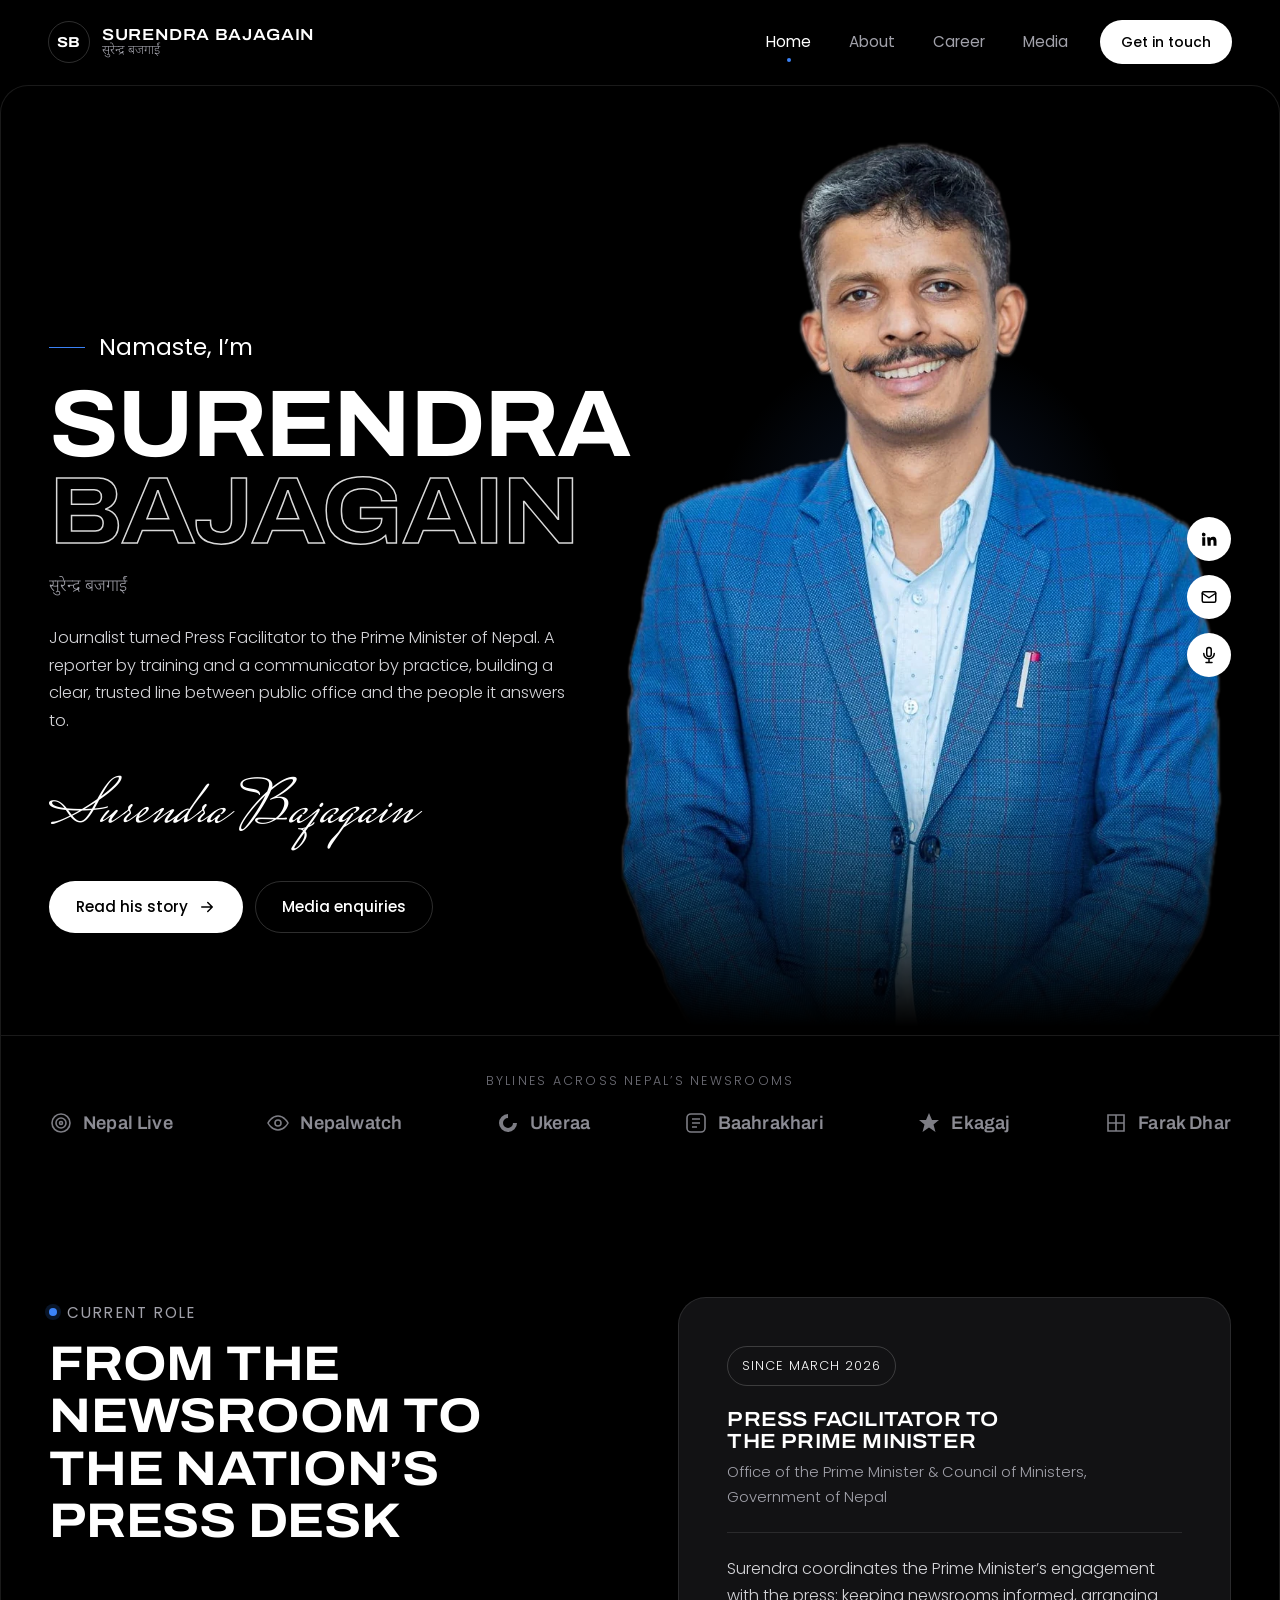
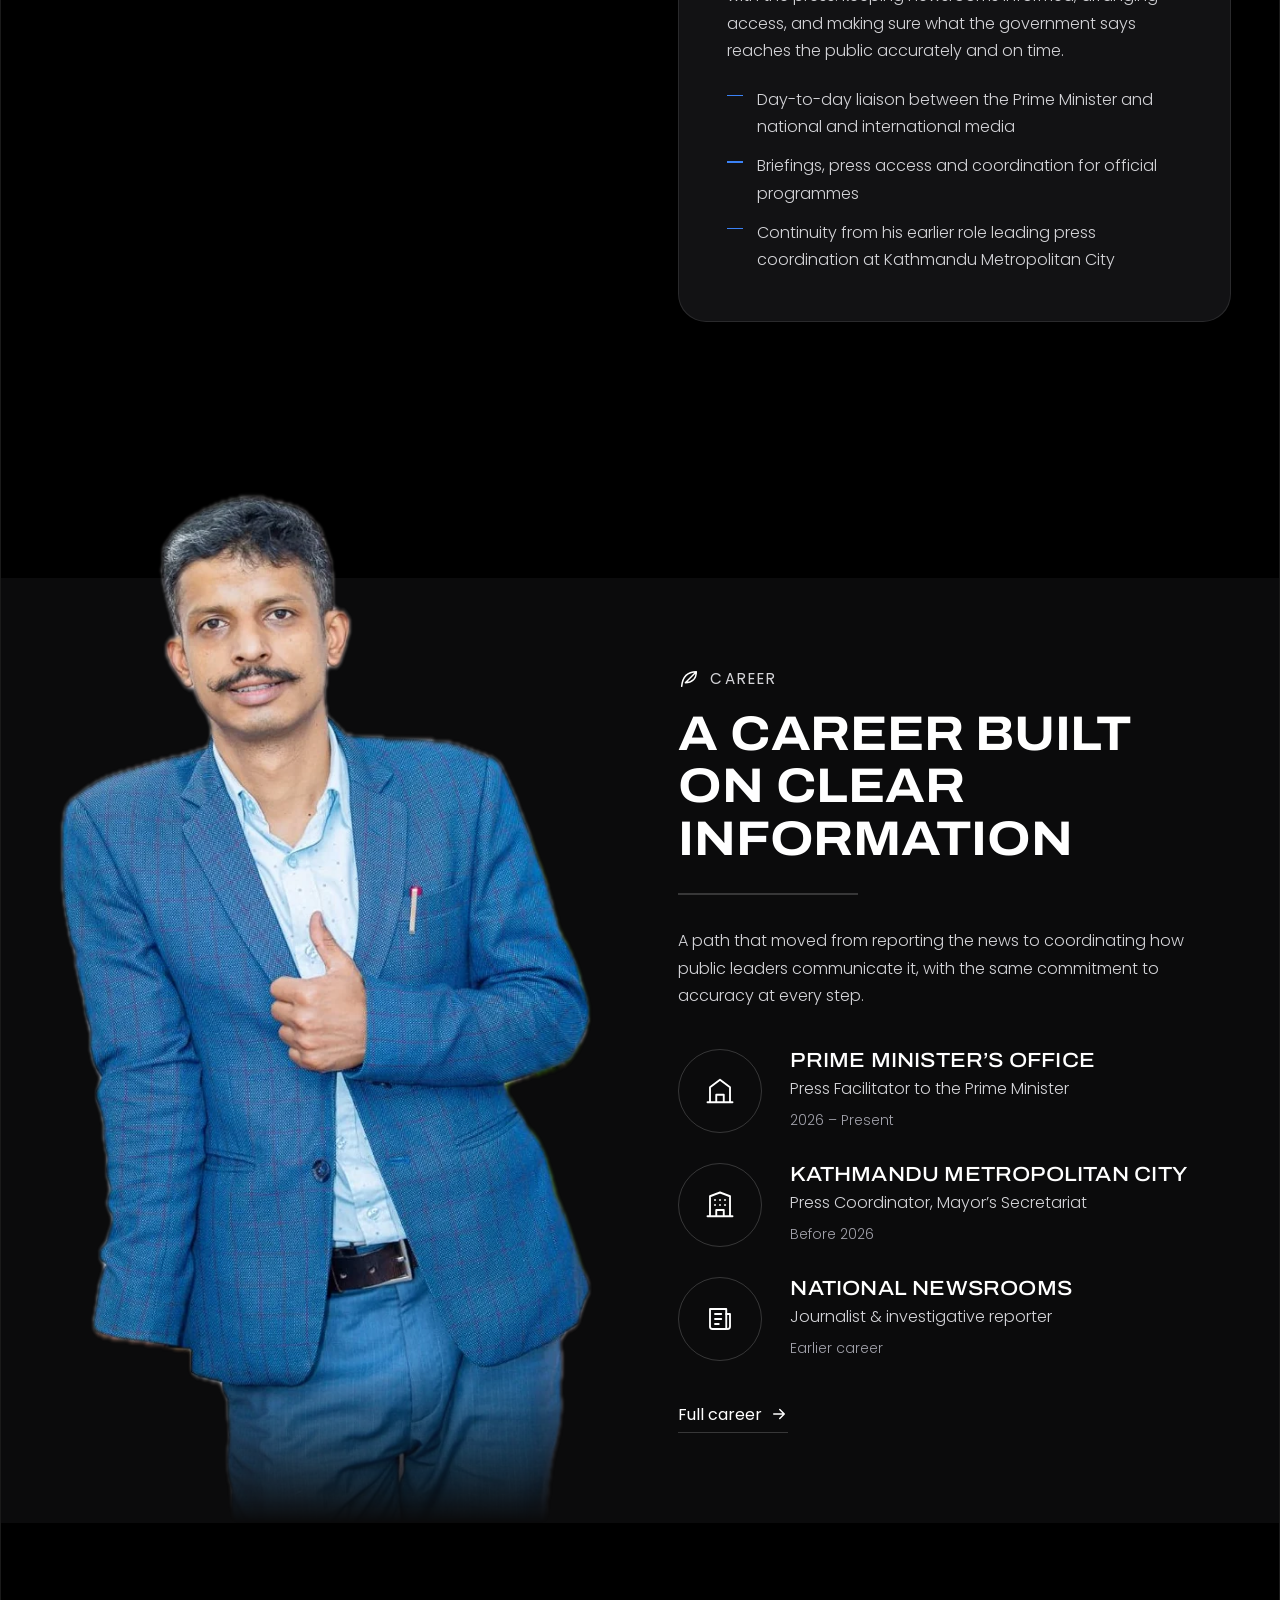
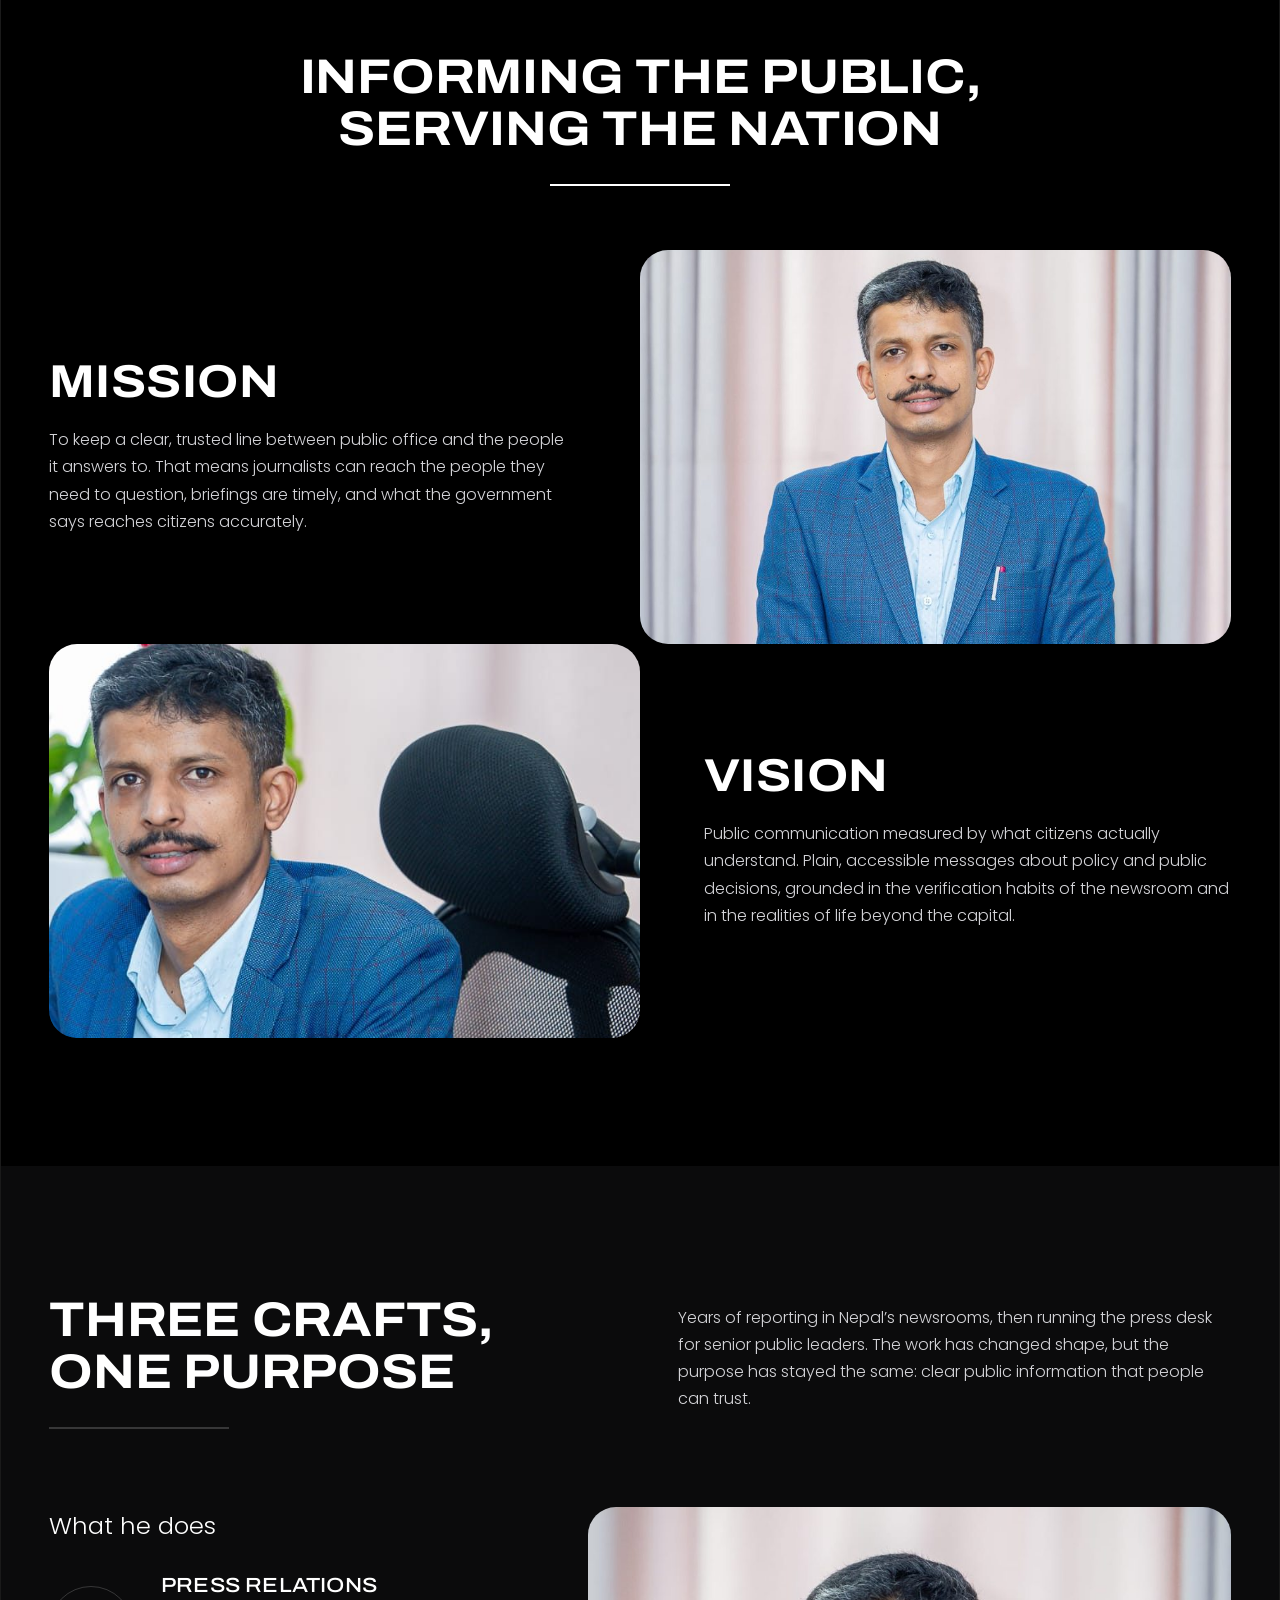
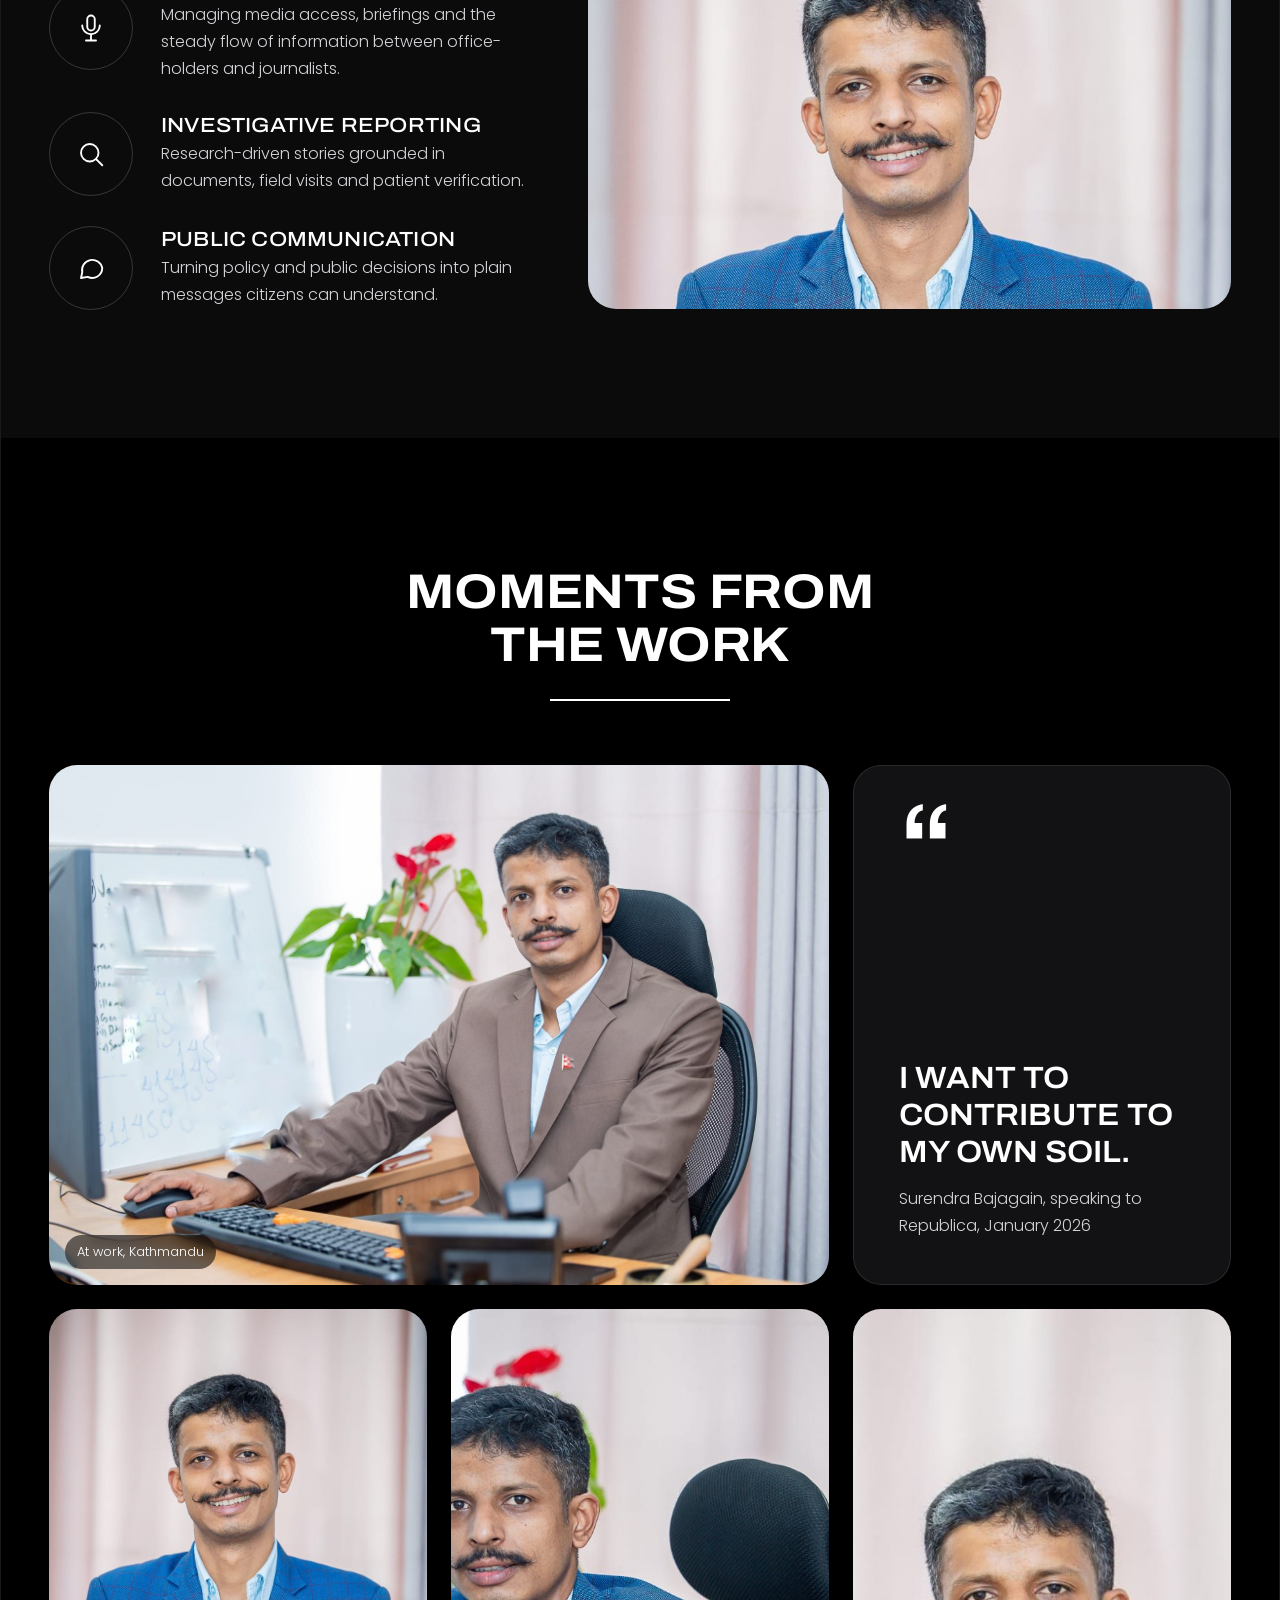
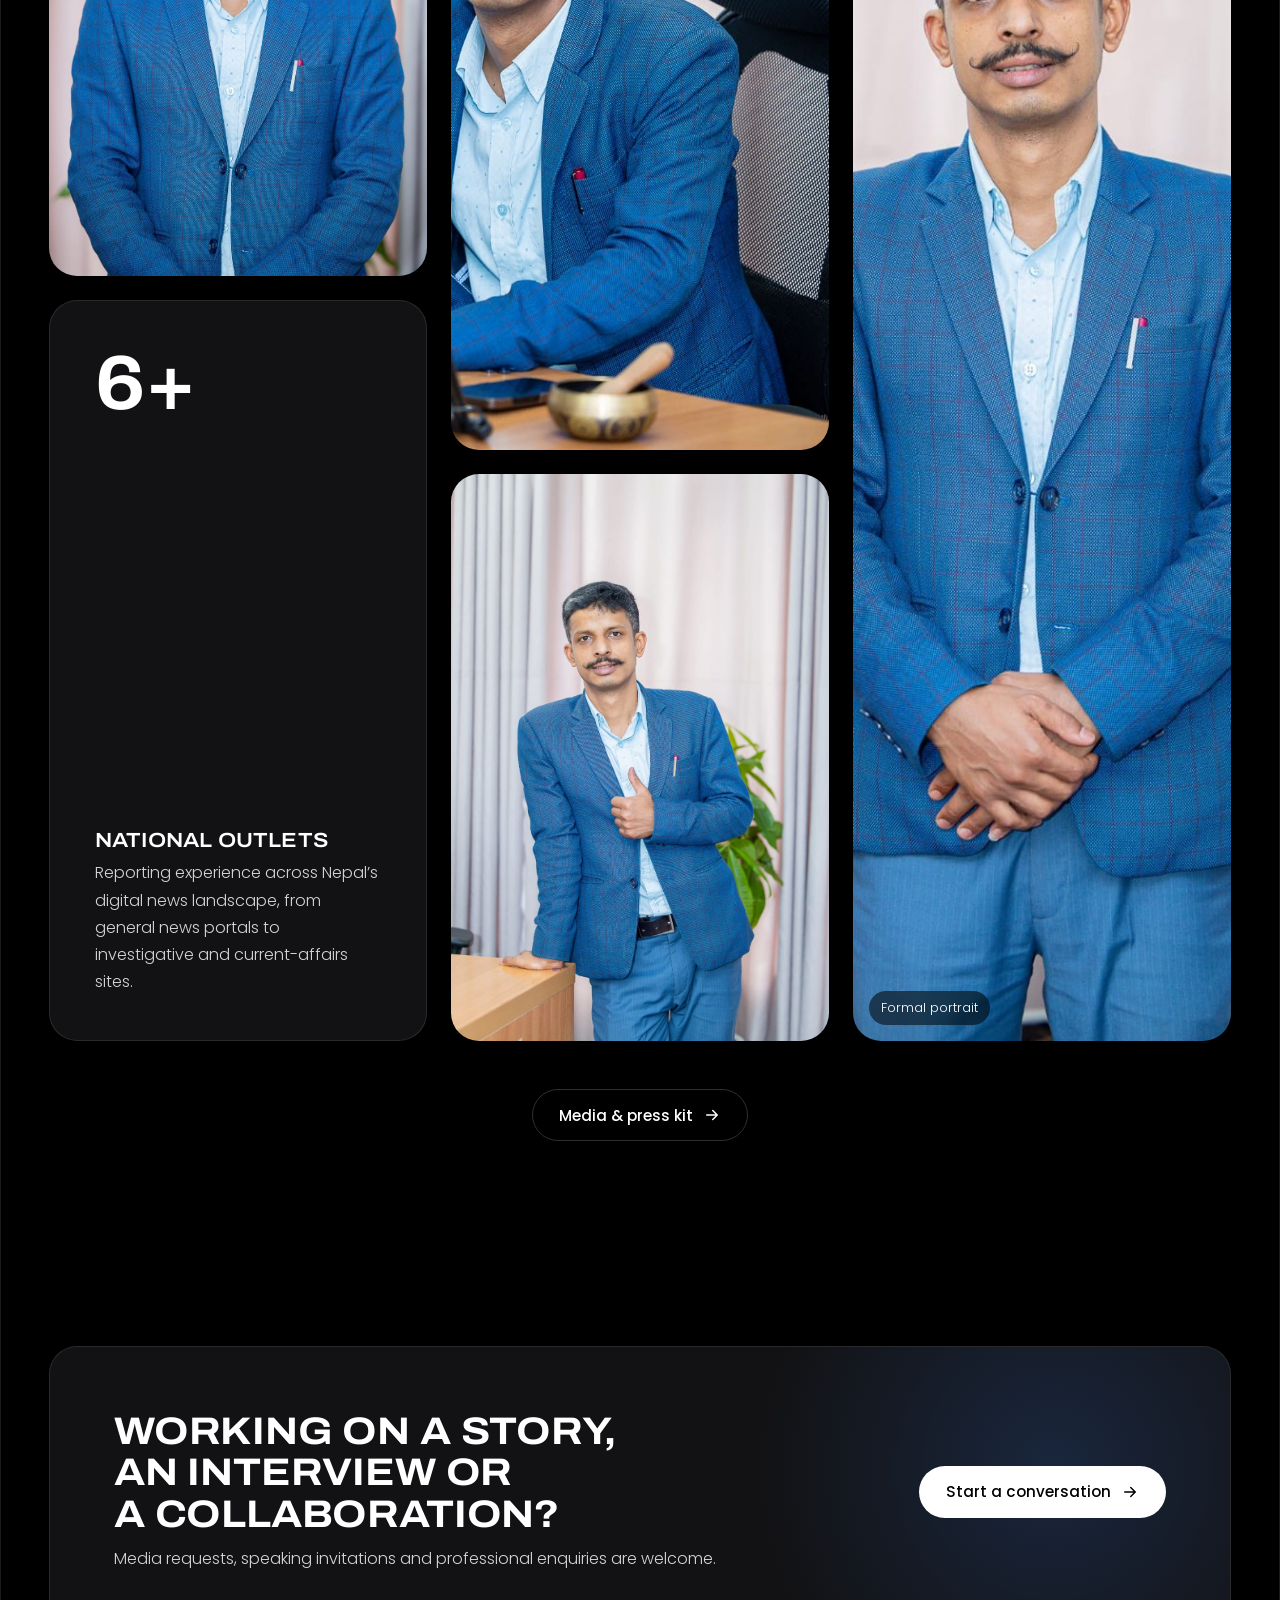
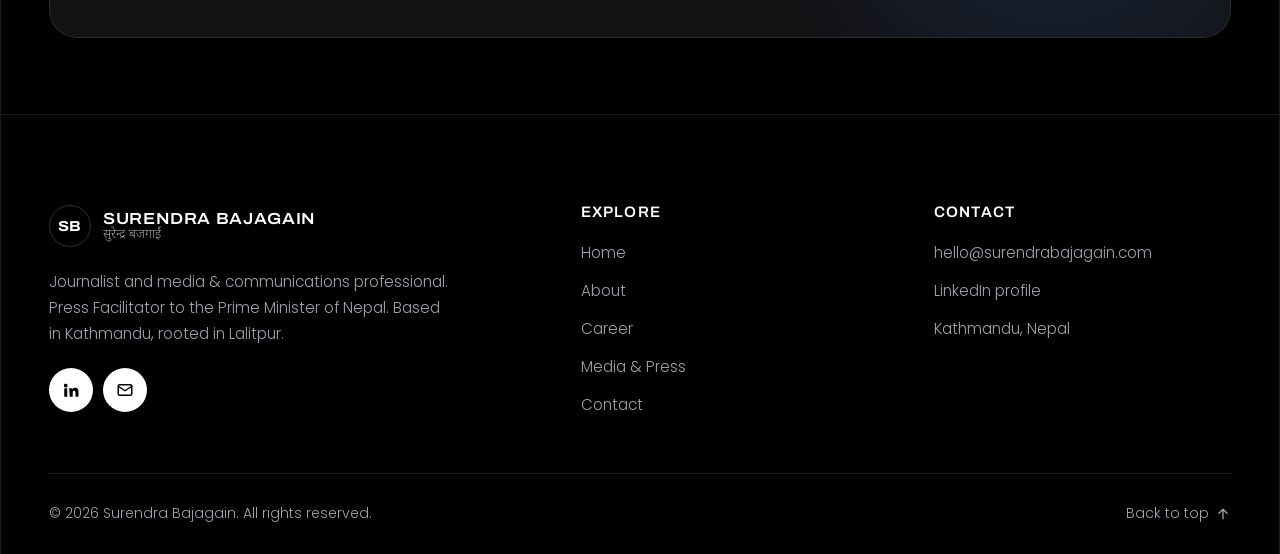
==== index.html @ 3c97db1a "design updated" ====
<!doctype html>
<html lang="en" class="no-js">
  <head>
    <meta charset="utf-8" />
    <meta name="viewport" content="width=device-width, initial-scale=1" />
    <title>
      Surendra Bajagain — Journalist & Press Facilitator to the Prime Minister
      of Nepal
    </title>
    <meta
      name="description"
      content="Surendra Bajagain is a Nepali journalist and communications professional serving as Press Facilitator to the Prime Minister of Nepal."
    />
    <meta name="author" content="Surendra Bajagain" />
    <meta name="theme-color" content="#000000" />
    <link rel="canonical" href="https://surendrabajagain.com/" />

    <meta property="og:type" content="profile" />
    <meta
      property="og:title"
      content="Surendra Bajagain — Journalist & Press Facilitator to the Prime Minister of Nepal"
    />
    <meta
      property="og:description"
      content="Surendra Bajagain is a Nepali journalist and communications professional serving as Press Facilitator to the Prime Minister of Nepal."
    />
    <meta property="og:url" content="https://surendrabajagain.com/" />
    <meta
      property="og:image"
      content="https://surendrabajagain.com/assets/img/og-image.jpg"
    />
    <meta name="twitter:card" content="summary_large_image" />

    <link rel="icon" href="assets/img/favicon.svg" type="image/svg+xml" />
    <link rel="apple-touch-icon" href="assets/img/avatar.jpg" />
    <link rel="preconnect" href="https://fonts.googleapis.com" />
    <link rel="preconnect" href="https://fonts.gstatic.com" crossorigin />
    <link
      href="https://fonts.googleapis.com/css2?family=Archivo:wdth,wght@62..125,100..900&family=Poppins:wght@300;400;500;600&family=Mrs+Saint+Delafield&family=Noto+Sans+Devanagari:wght@400;500&display=swap"
      rel="stylesheet"
    />
    <link rel="stylesheet" href="assets/css/style.css" />
  </head>
  <body>
    <a class="skip-link" href="#main">Skip to content</a>

    <header class="site-header">
      <div class="container">
        <a class="brand" href="./" aria-label="Surendra Bajagain — home">
          <span class="brand__mark">SB</span>
          <span class="brand__text">
            <span class="brand__name">Surendra Bajagain</span>
            <span class="brand__sub" lang="ne">सुरेन्द्र बजगाईं</span>
          </span>
        </a>
        <button
          class="nav-toggle"
          type="button"
          aria-controls="site-nav"
          aria-expanded="false"
          aria-label="Open menu"
        >
          <span></span>
        </button>
        <nav class="nav" id="site-nav" aria-label="Main">
          <a class="nav__link" href="./" aria-current="page">Home</a
          ><a class="nav__link" href="about/">About</a
          ><a class="nav__link" href="career/">Career</a
          ><a class="nav__link" href="media/">Media</a>
          <a class="btn btn--primary btn--sm" href="contact/">Get in touch</a>
        </nav>
      </div>
    </header>

    <main id="main">
      <!-- Hero: greeting, oversized name, signature, cut-out portrait -->
      <section class="hero">
        <div class="container hero__grid">
          <div class="hero__content">
            <p class="hero__hello reveal">Namaste, I&rsquo;m</p>
            <h1 class="hero__title reveal" data-delay="1">
              <span>Surendra</span><span class="outline">Bajagain</span>
            </h1>
            <p class="hero__deva reveal" data-delay="1" lang="ne">
              सुरेन्द्र बजगाईं
            </p>
            <p class="hero__lede reveal" data-delay="2">
              Journalist turned Press Facilitator to the Prime Minister of
              Nepal. A reporter by training and a communicator by practice,
              building a clear, trusted line between public office and the
              people it answers to.
            </p>
            <p class="signature reveal" data-delay="3" aria-hidden="true">
              Surendra Bajagain
            </p>
            <div class="hero__actions reveal" data-delay="3">
              <a class="btn btn--primary" href="about/"
                >Read his story
                <svg
                  viewBox="0 0 24 24"
                  fill="none"
                  stroke="currentColor"
                  stroke-width="2"
                  stroke-linecap="round"
                  stroke-linejoin="round"
                  aria-hidden="true"
                >
                  <path d="M5 12h14M13 6l6 6-6 6" /></svg
              ></a>
              <a class="btn btn--ghost" href="contact/">Media enquiries</a>
            </div>
          </div>
          <figure class="hero__figure reveal" data-delay="2">
            <img
              src="assets/img/portrait-hero-cutout.webp"
              alt="Portrait of Surendra Bajagain in a blue blazer, smiling"
              width="862"
              height="1254"
              fetchpriority="high"
            />
            <div class="hero__social">
              <a
                href="https://www.linkedin.com/in/surendrabajagain/"
                target="_blank"
                rel="noopener"
                aria-label="LinkedIn"
                ><svg
                  viewBox="0 0 24 24"
                  fill="currentColor"
                  aria-hidden="true"
                >
                  <path
                    d="M4.98 3.5a2.5 2.5 0 11-.01 5 2.5 2.5 0 01.01-5zM3 9.5h4V21H3zM9.5 9.5h3.8v1.6h.1c.5-1 1.8-2 3.8-2 4 0 4.8 2.6 4.8 6V21h-4v-5.2c0-1.2 0-2.8-1.7-2.8s-2 1.3-2 2.7V21h-4z"
                  /></svg
              ></a>
              <a href="mailto:hello@surendrabajagain.com" aria-label="Email"
                ><svg
                  viewBox="0 0 24 24"
                  fill="none"
                  stroke="currentColor"
                  stroke-width="2"
                  stroke-linecap="round"
                  stroke-linejoin="round"
                  aria-hidden="true"
                >
                  <rect x="3" y="5" width="18" height="14" rx="2" />
                  <path d="M3 7l9 6 9-6" /></svg
              ></a>
              <a href="media/" aria-label="Media and press kit"
                ><svg
                  viewBox="0 0 24 24"
                  fill="none"
                  stroke="currentColor"
                  stroke-width="2"
                  stroke-linecap="round"
                  stroke-linejoin="round"
                  aria-hidden="true"
                >
                  <rect x="9" y="2" width="6" height="12" rx="3" />
                  <path d="M5 10a7 7 0 0014 0M12 17v5M8 22h8" /></svg
              ></a>
            </div>
          </figure>
        </div>
        <div class="wordmarks">
          <div class="container">
            <p class="wordmarks__label">
              Bylines across Nepal&rsquo;s newsrooms
            </p>
            <ul class="reveal">
              <li>
                <svg
                  viewBox="0 0 24 24"
                  fill="none"
                  stroke="currentColor"
                  stroke-width="1.6"
                  aria-hidden="true"
                >
                  <circle cx="12" cy="12" r="9" />
                  <circle cx="12" cy="12" r="5" />
                  <circle cx="12" cy="12" r="1.5" /></svg
                >Nepal Live
              </li>
              <li>
                <svg
                  viewBox="0 0 24 24"
                  fill="none"
                  stroke="currentColor"
                  stroke-width="1.6"
                  aria-hidden="true"
                >
                  <path d="M2 12s3.5-7 10-7 10 7 10 7-3.5 7-10 7S2 12 2 12z" />
                  <circle cx="12" cy="12" r="3" /></svg
                >Nepalwatch
              </li>
              <li>
                <svg viewBox="0 0 24 24" fill="currentColor" aria-hidden="true">
                  <path d="M12 3a9 9 0 109 9h-4a5 5 0 11-5-5z" /></svg
                >Ukeraa
              </li>
              <li>
                <svg
                  viewBox="0 0 24 24"
                  fill="none"
                  stroke="currentColor"
                  stroke-width="1.6"
                  aria-hidden="true"
                >
                  <rect x="3" y="3" width="18" height="18" rx="4" />
                  <path d="M8 8h8M8 12h8M8 16h5" /></svg
                >Baahrakhari
              </li>
              <li>
                <svg viewBox="0 0 24 24" fill="currentColor" aria-hidden="true">
                  <path
                    d="M12 2l3 7h7l-5.5 4.5L18.5 21 12 16.5 5.5 21l2-7.5L2 9h7z"
                  /></svg
                >Ekagaj
              </li>
              <li>
                <svg
                  viewBox="0 0 24 24"
                  fill="none"
                  stroke="currentColor"
                  stroke-width="1.6"
                  aria-hidden="true"
                >
                  <path d="M4 4h16v16H4zM4 12h16M12 4v16" /></svg
                >Farak Dhar
              </li>
            </ul>
          </div>
        </div>
      </section>

      <!-- Intro: statement + current role panel -->
      <section class="section">
        <div class="container intro">
          <div>
            <p class="eyebrow reveal">
              <span class="dot" aria-hidden="true"></span>Current role
            </p>
            <h2 class="reveal" data-delay="1">
              From the newsroom to the nation&rsquo;s press desk
            </h2>
          </div>
          <div class="panel reveal" data-delay="2">
            <span class="tag-pill">Since March 2026</span>
            <h3>Press Facilitator to the Prime Minister</h3>
            <p class="panel__meta">
              Office of the Prime Minister &amp; Council of Ministers,
              Government of Nepal
            </p>
            <p>
              Surendra coordinates the Prime Minister&rsquo;s engagement with
              the press: keeping newsrooms informed, arranging access, and
              making sure what the government says reaches the public accurately
              and on time.
            </p>
            <ul class="check-list">
              <li>
                Day-to-day liaison between the Prime Minister and national and
                international media
              </li>
              <li>
                Briefings, press access and coordination for official programmes
              </li>
              <li>
                Continuity from his earlier role leading press coordination at
                Kathmandu Metropolitan City
              </li>
            </ul>
          </div>
        </div>
      </section>

      <!-- Career band: cut-out portrait rising above the band + icon list -->
      <section class="showcase" aria-labelledby="career-title">
        <div class="container showcase__grid">
          <figure class="showcase__figure reveal">
            <img
              src="assets/img/standing-office-cutout.webp"
              alt="Surendra Bajagain standing in a blue blazer, giving a thumbs-up"
              width="611"
              height="1150"
              loading="lazy"
            />
          </figure>
          <div class="showcase__body">
            <p class="eyebrow reveal">
              <svg
                viewBox="0 0 24 24"
                fill="none"
                stroke="currentColor"
                stroke-width="1.6"
                stroke-linecap="round"
                stroke-linejoin="round"
                aria-hidden="true"
              >
                <path
                  d="M20 4C10 4 5 9 4 20M20 4c0 8-5 12-12 12M20 4L8 16"
                /></svg
              >Career
            </p>
            <h2 class="reveal" data-delay="1" id="career-title">
              A career built on clear information
            </h2>
            <span class="rule reveal" aria-hidden="true"></span>
            <p class="reveal" data-delay="2">
              A path that moved from reporting the news to coordinating how
              public leaders communicate it, with the same commitment to
              accuracy at every step.
            </p>
            <ul class="icon-list">
              <li class="reveal">
                <span class="icon-circle" aria-hidden="true"
                  ><svg
                    viewBox="0 0 24 24"
                    fill="none"
                    stroke="currentColor"
                    stroke-width="1.5"
                    stroke-linecap="round"
                    stroke-linejoin="round"
                  >
                    <path d="M4 21V9l8-6 8 6v12M2 21h20M9 21v-6h6v6" /></svg
                ></span>
                <div>
                  <h3>Prime Minister&rsquo;s Office</h3>
                  <p>Press Facilitator to the Prime Minister</p>
                  <p class="meta">2026 &ndash; Present</p>
                </div>
              </li>
              <li class="reveal" data-delay="1">
                <span class="icon-circle" aria-hidden="true"
                  ><svg
                    viewBox="0 0 24 24"
                    fill="none"
                    stroke="currentColor"
                    stroke-width="1.5"
                    stroke-linecap="round"
                    stroke-linejoin="round"
                  >
                    <path
                      d="M4 21V5l8-3 8 3v16M2 21h20M9 21v-5h6v5M8 8h.01M12 8h.01M16 8h.01M8 12h.01M12 12h.01M16 12h.01"
                    /></svg
                ></span>
                <div>
                  <h3>Kathmandu Metropolitan City</h3>
                  <p>Press Coordinator, Mayor&rsquo;s Secretariat</p>
                  <p class="meta">Before 2026</p>
                </div>
              </li>
              <li class="reveal" data-delay="2">
                <span class="icon-circle" aria-hidden="true"
                  ><svg
                    viewBox="0 0 24 24"
                    fill="none"
                    stroke="currentColor"
                    stroke-width="1.5"
                    stroke-linecap="round"
                    stroke-linejoin="round"
                  >
                    <path d="M4 4h13v16H6a2 2 0 01-2-2V4z" />
                    <path
                      d="M17 8h3v10a2 2 0 01-2 2M8 8h5M8 12h5M8 16h3"
                    /></svg
                ></span>
                <div>
                  <h3>National newsrooms</h3>
                  <p>Journalist &amp; investigative reporter</p>
                  <p class="meta">Earlier career</p>
                </div>
              </li>
            </ul>
            <p class="reveal" style="margin-top: 40px">
              <a class="link-arrow" href="career/"
                >Full career
                <svg
                  viewBox="0 0 24 24"
                  fill="none"
                  stroke="currentColor"
                  stroke-width="2"
                  stroke-linecap="round"
                  stroke-linejoin="round"
                  aria-hidden="true"
                >
                  <path d="M5 12h14M13 6l6 6-6 6" /></svg
              ></a>
            </p>
          </div>
        </div>
      </section>

      <!-- Mission / vision zig-zag -->
      <section class="section">
        <div class="container">
          <div class="section-head section-head--center">
            <h2 class="reveal">
              Informing the public,<br />serving the nation
            </h2>
            <span class="rule rule--center reveal" aria-hidden="true"></span>
          </div>
          <div class="zigzag">
            <div class="zigzag__text reveal">
              <h3>Mission</h3>
              <p>
                To keep a clear, trusted line between public office and the
                people it answers to. That means journalists can reach the
                people they need to question, briefings are timely, and what the
                government says reaches citizens accurately.
              </p>
            </div>
            <figure class="zigzag__media reveal" data-delay="1">
              <img
                src="assets/img/standing.jpg"
                alt="Surendra Bajagain standing in his office in a blue blazer"
                width="933"
                height="1400"
                loading="lazy"
                style="object-position: 50% 18%"
              />
            </figure>
            <figure class="zigzag__media zigzag__media--b reveal">
              <img
                src="assets/img/at-work.jpg"
                alt="Surendra Bajagain working at his desk in a blue blazer"
                width="720"
                height="1066"
                loading="lazy"
                style="object-position: 50% 20%"
              />
            </figure>
            <div class="zigzag__text zigzag__text--b reveal" data-delay="1">
              <h3>Vision</h3>
              <p>
                Public communication measured by what citizens actually
                understand. Plain, accessible messages about policy and public
                decisions, grounded in the verification habits of the newsroom
                and in the realities of life beyond the capital.
              </p>
            </div>
          </div>
        </div>
      </section>

      <!-- What he does: split head + icon list + image -->
      <section class="section section--alt">
        <div class="container">
          <div class="split-head">
            <div>
              <h2 class="reveal">Three crafts,<br />one purpose</h2>
              <span class="rule reveal" aria-hidden="true"></span>
            </div>
            <p class="reveal" data-delay="1">
              Years of reporting in Nepal&rsquo;s newsrooms, then running the
              press desk for senior public leaders. The work has changed shape,
              but the purpose has stayed the same: clear public information that
              people can trust.
            </p>
          </div>
          <div class="programs">
            <div>
              <p class="programs__title reveal">What he does</p>
              <ul class="icon-list">
                <li class="reveal">
                  <span class="icon-circle" aria-hidden="true"
                    ><svg
                      viewBox="0 0 24 24"
                      fill="none"
                      stroke="currentColor"
                      stroke-width="1.5"
                      stroke-linecap="round"
                      stroke-linejoin="round"
                    >
                      <rect x="9" y="2" width="6" height="12" rx="3" />
                      <path d="M5 10a7 7 0 0014 0M12 17v5M8 22h8" /></svg
                  ></span>
                  <div>
                    <h3>Press relations</h3>
                    <p>
                      Managing media access, briefings and the steady flow of
                      information between office-holders and journalists.
                    </p>
                  </div>
                </li>
                <li class="reveal" data-delay="1">
                  <span class="icon-circle" aria-hidden="true"
                    ><svg
                      viewBox="0 0 24 24"
                      fill="none"
                      stroke="currentColor"
                      stroke-width="1.5"
                      stroke-linecap="round"
                      stroke-linejoin="round"
                    >
                      <circle cx="11" cy="11" r="7" />
                      <path d="M21 21l-4.5-4.5" /></svg
                  ></span>
                  <div>
                    <h3>Investigative reporting</h3>
                    <p>
                      Research-driven stories grounded in documents, field
                      visits and patient verification.
                    </p>
                  </div>
                </li>
                <li class="reveal" data-delay="2">
                  <span class="icon-circle" aria-hidden="true"
                    ><svg
                      viewBox="0 0 24 24"
                      fill="none"
                      stroke="currentColor"
                      stroke-width="1.5"
                      stroke-linecap="round"
                      stroke-linejoin="round"
                    >
                      <path
                        d="M21 12a8 8 0 01-11.6 7.1L4 20l1-4.6A8 8 0 1121 12z"
                      /></svg
                  ></span>
                  <div>
                    <h3>Public communication</h3>
                    <p>
                      Turning policy and public decisions into plain messages
                      citizens can understand.
                    </p>
                  </div>
                </li>
              </ul>
            </div>
            <figure class="programs__media reveal" data-delay="1">
              <img
                src="assets/img/portrait-smile.jpg"
                alt="Surendra Bajagain smiling, wearing a blue checked blazer"
                width="933"
                height="1400"
                loading="lazy"
                style="object-position: 50% 22%"
              />
            </figure>
          </div>
        </div>
      </section>

      <!-- Bento gallery -->
      <section class="section">
        <div class="container">
          <div class="section-head section-head--center">
            <h2 class="reveal">Moments from the work</h2>
            <span class="rule rule--center reveal" aria-hidden="true"></span>
          </div>
          <div class="bento">
            <figure class="b-wide reveal">
              <img
                src="assets/img/at-desk.jpg"
                alt="Surendra Bajagain at his desk in the office"
                width="1600"
                height="1066"
                loading="lazy"
              />
              <figcaption>At work, Kathmandu</figcaption>
            </figure>
            <div class="b-card reveal" data-delay="1">
              <span class="b-mark" aria-hidden="true">&ldquo;</span>
              <div>
                <blockquote>I want to contribute to my own soil.</blockquote>
                <p>Surendra Bajagain, speaking to Republica, January 2026</p>
              </div>
            </div>
            <figure class="b-sm b-pos-top reveal">
              <img
                src="assets/img/portrait-hero.jpg"
                alt="Official portrait of Surendra Bajagain"
                width="933"
                height="1400"
                loading="lazy"
              />
            </figure>
            <figure class="b-md b-pos-top reveal" data-delay="1">
              <img
                src="assets/img/at-work.jpg"
                alt="Surendra Bajagain at his desk"
                width="720"
                height="1066"
                loading="lazy"
              />
            </figure>
            <figure class="b-tall b-pos-top reveal" data-delay="2">
              <img
                src="assets/img/standing.jpg"
                alt="Full-length portrait of Surendra Bajagain"
                width="933"
                height="1400"
                loading="lazy"
              />
              <figcaption>Formal portrait</figcaption>
            </figure>
            <div class="b-card reveal" style="grid-row: span 3">
              <span class="b-num">6+</span>
              <div>
                <h3>National outlets</h3>
                <p>
                  Reporting experience across Nepal&rsquo;s digital news
                  landscape, from general news portals to investigative and
                  current-affairs sites.
                </p>
              </div>
            </div>
            <figure class="b-sm b-pos-top reveal" data-delay="1">
              <img
                src="assets/img/standing-office.jpg"
                alt="Surendra Bajagain in the office"
                width="933"
                height="1400"
                loading="lazy"
              />
            </figure>
          </div>
          <p class="reveal" style="text-align: center; margin-top: 48px">
            <a class="btn btn--ghost" href="media/"
              >Media &amp; press kit
              <svg
                viewBox="0 0 24 24"
                fill="none"
                stroke="currentColor"
                stroke-width="2"
                stroke-linecap="round"
                stroke-linejoin="round"
                aria-hidden="true"
              >
                <path d="M5 12h14M13 6l6 6-6 6" /></svg
            ></a>
          </p>
        </div>
      </section>

      <section class="section--tight">
        <div class="container">
          <div class="cta-band reveal">
            <div>
              <h2>Working on a story, an interview or a collaboration?</h2>
              <p>
                Media requests, speaking invitations and professional enquiries
                are welcome.
              </p>
            </div>
            <a class="btn btn--light" href="contact/"
              >Start a conversation
              <svg
                viewBox="0 0 24 24"
                fill="none"
                stroke="currentColor"
                stroke-width="2"
                stroke-linecap="round"
                stroke-linejoin="round"
                aria-hidden="true"
              >
                <path d="M5 12h14M13 6l6 6-6 6" /></svg
            ></a>
          </div>
        </div>
      </section>
    </main>

    <footer class="site-footer">
      <div class="container">
        <div class="footer__grid">
          <div>
            <a class="brand" href="./">
              <span class="brand__mark">SB</span>
              <span class="brand__text">
                <span class="brand__name">Surendra Bajagain</span>
                <span class="brand__sub" lang="ne">सुरेन्द्र बजगाईं</span>
              </span>
            </a>
            <p class="footer__about">
              Journalist and media &amp; communications professional. Press
              Facilitator to the Prime Minister of Nepal. Based in Kathmandu,
              rooted in Lalitpur.
            </p>
            <div class="socials">
              <a
                href="https://www.linkedin.com/in/surendrabajagain/"
                target="_blank"
                rel="noopener"
                aria-label="LinkedIn"
                ><svg
                  viewBox="0 0 24 24"
                  fill="currentColor"
                  aria-hidden="true"
                >
                  <path
                    d="M4.98 3.5a2.5 2.5 0 11-.01 5 2.5 2.5 0 01.01-5zM3 9.5h4V21H3zM9.5 9.5h3.8v1.6h.1c.5-1 1.8-2 3.8-2 4 0 4.8 2.6 4.8 6V21h-4v-5.2c0-1.2 0-2.8-1.7-2.8s-2 1.3-2 2.7V21h-4z"
                  /></svg
              ></a>
              <a href="mailto:hello@surendrabajagain.com" aria-label="Email"
                ><svg
                  viewBox="0 0 24 24"
                  fill="none"
                  stroke="currentColor"
                  stroke-width="2"
                  stroke-linecap="round"
                  stroke-linejoin="round"
                  aria-hidden="true"
                >
                  <rect x="3" y="5" width="18" height="14" rx="2" />
                  <path d="M3 7l9 6 9-6" /></svg
              ></a>
            </div>
          </div>
          <div>
            <p class="footer__title">Explore</p>
            <ul class="footer__links">
              <li><a href="./">Home</a></li>
              <li><a href="about/">About</a></li>
              <li><a href="career/">Career</a></li>
              <li><a href="media/">Media &amp; Press</a></li>
              <li><a href="contact/">Contact</a></li>
            </ul>
          </div>
          <div>
            <p class="footer__title">Contact</p>
            <ul class="footer__links">
              <li>
                <a href="mailto:hello@surendrabajagain.com"
                  >hello@surendrabajagain.com</a
                >
              </li>
              <li>
                <a
                  href="https://www.linkedin.com/in/surendrabajagain/"
                  target="_blank"
                  rel="noopener"
                  >LinkedIn profile</a
                >
              </li>
              <li>Kathmandu, Nepal</li>
            </ul>
          </div>
        </div>
        <div class="footer__bottom">
          <span
            >&copy; <span data-year>2026</span> Surendra Bajagain. All rights
            reserved.</span
          >
          <a class="to-top" href="#main"
            >Back to top
            <svg
              viewBox="0 0 24 24"
              width="16"
              height="16"
              fill="none"
              stroke="currentColor"
              stroke-width="2"
              stroke-linecap="round"
              stroke-linejoin="round"
              aria-hidden="true"
            >
              <path d="M12 19V5M6 11l6-6 6 6" /></svg
          ></a>
        </div>
      </div>
    </footer>

    <script src="assets/js/main.js" defer></script>
  </body>
</html>
---- assets/css/style.css ----
/* ==========================================================================
   Surendra Bajagain — site styles
   Dark editorial theme: black canvas, framed page, wide uppercase headings,
   cut-out portraits, circle-icon lists and a bento gallery.

   1. Tokens          2. Base & type     3. Layout & frame   4. Header & nav
   5. Buttons         6. Hero            7. Home components  8. Cards & sections
   9. Timeline       10. Gallery & lightbox  11. Press & downloads
  12. Forms          13. Footer         14. Motion          15. Responsive
   ========================================================================== */

/* 1. Tokens ---------------------------------------------------------------- */
:root {
  --bg: #000;
  --band: #0b0b0c; /* alternate full-width band */
  --card: #121214; /* raised panels */
  --card-2: #18181b;
  --line: rgba(255, 255, 255, 0.1);
  --line-2: rgba(255, 255, 255, 0.18);
  --text: #fff;
  --text-2: #d4d4d8; /* body copy  (15.4:1 on #000) */
  --muted: #a1a1aa; /* secondary  ( 8.3:1 on #000) */
  --dim: #71717a; /* tertiary, large text only */
  --accent: #3b82f6; /* blazer blue, used sparingly */
  --accent-soft: rgba(59, 130, 246, 0.16);
  --danger: #f87171;

  --font-display: "Archivo", "Arial Narrow", system-ui, sans-serif;
  --font-body: "Poppins", system-ui, -apple-system, "Segoe UI", sans-serif;
  --font-sign: "Mrs Saint Delafield", "Brush Script MT", cursive;
  --font-deva: "Noto Sans Devanagari", "Poppins", sans-serif;

  --radius: 28px;
  --radius-md: 20px;
  --radius-sm: 12px;
  --frame: 1680px;
  --container: 1200px;
  --gutter: clamp(16px, 4vw, 48px);
  --ease: cubic-bezier(0.2, 0.7, 0.2, 1);
}

/* 2. Base & type ----------------------------------------------------------- */
*,
*::before,
*::after {
  box-sizing: border-box;
}
html {
  -webkit-text-size-adjust: 100%;
  scroll-behavior: smooth;
}
body {
  margin: 0;
  background: var(--bg);
  color: var(--text-2);
  font: 300 1rem/1.7 var(--font-body);
  -webkit-font-smoothing: antialiased;
  -moz-osx-font-smoothing: grayscale;
  overflow-x: hidden;
}
img {
  max-width: 100%;
  height: auto;
  display: block;
}
a {
  color: inherit;
  text-decoration: none;
}
button {
  font: inherit;
  cursor: pointer;
}
:focus-visible {
  outline: 2px solid var(--accent);
  outline-offset: 3px;
  border-radius: 4px;
}
::selection {
  background: var(--accent);
  color: #fff;
}

h1,
h2,
h3,
h4 {
  font-family: var(--font-display);
  font-stretch: 112%;
  font-weight: 700;
  color: var(--text);
  text-transform: uppercase;
  letter-spacing: -0.005em;
  line-height: 1.08;
  margin: 0 0 0.5em;
  text-wrap: balance;
}
h1 {
  font-size: clamp(2.4rem, 5.6vw, 4.6rem);
}
h2 {
  font-size: clamp(1.9rem, 3.8vw, 3.25rem);
}
h3 {
  font-size: clamp(1.1rem, 1.6vw, 1.4rem);
  font-weight: 600;
  letter-spacing: 0.01em;
}
p {
  margin: 0 0 1.1em;
}
p:last-child {
  margin-bottom: 0;
}
strong {
  font-weight: 500;
  color: var(--text);
}
.accent {
  font-style: normal;
  color: var(--muted);
}
.deva,
[lang="ne"] {
  font-family: var(--font-deva);
  text-transform: none;
  letter-spacing: 0;
}
.lead {
  font-size: clamp(1.1rem, 1.5vw, 1.3rem);
  line-height: 1.6;
  color: var(--text);
  font-weight: 300;
}
.prose p {
  color: var(--text-2);
}

.eyebrow {
  display: inline-flex;
  align-items: center;
  gap: 10px;
  margin: 0 0 18px;
  font: 400 0.95rem/1 var(--font-body);
  letter-spacing: 0.14em;
  text-transform: uppercase;
  color: var(--muted);
}
.eyebrow svg {
  width: 22px;
  height: 22px;
  color: var(--text);
}
.rule {
  display: block;
  width: 180px;
  height: 2px;
  background: var(--line-2);
  border: 0;
  margin: 28px 0 32px;
}
.rule--center {
  margin-inline: auto;
  background: #fff;
  width: 180px;
}

.skip-link {
  position: absolute;
  left: 16px;
  top: -60px;
  z-index: 100;
  background: #fff;
  color: #000;
  padding: 10px 16px;
  border-radius: 8px;
  font-weight: 500;
}
.skip-link:focus {
  top: 16px;
}
.dot {
  width: 8px;
  height: 8px;
  border-radius: 50%;
  background: var(--accent);
  box-shadow: 0 0 0 4px var(--accent-soft);
  display: inline-block;
  flex: none;
}

/* 3. Layout & frame -------------------------------------------------------- */
.container {
  width: 100%;
  max-width: calc(var(--container) + var(--gutter) * 2);
  margin-inline: auto;
  padding-inline: var(--gutter);
}

/* The page sits inside a thin rounded frame, as in the reference design */
main {
  max-width: var(--frame);
  margin: 0 auto;
  position: relative;
  border: 1px solid var(--line);
  border-bottom: 0;
  border-radius: var(--radius) var(--radius) 0 0;
  overflow: clip;
}
.section {
  padding-block: clamp(72px, 10vw, 140px);
}
.section--tight {
  padding-block: clamp(48px, 6vw, 80px);
}
.section--alt,
.section--dark {
  background: var(--band);
}
.section-head {
  max-width: 760px;
  margin-bottom: clamp(40px, 5vw, 64px);
}
.section-head p:not(.eyebrow) {
  color: var(--text-2);
}
.section-head--center {
  text-align: center;
  margin-inline: auto;
}
.section-head--split {
  max-width: none;
  display: flex;
  justify-content: space-between;
  align-items: end;
  gap: 32px;
  flex-wrap: wrap;
}
.grid {
  display: grid;
  gap: 24px;
}
.grid-2 {
  grid-template-columns: repeat(2, 1fr);
}
.grid-3 {
  grid-template-columns: repeat(3, 1fr);
}
.grid-4 {
  grid-template-columns: repeat(4, 1fr);
}

.page-hero {
  padding: clamp(80px, 11vw, 150px) 0 clamp(48px, 6vw, 80px);
  border-bottom: 1px solid var(--line);
}
.page-hero h1 {
  max-width: 15ch;
}
.page-hero p:not(.eyebrow) {
  max-width: 620px;
  font-size: 1.1rem;
  color: var(--text-2);
}
.breadcrumb {
  font-size: 0.875rem;
  color: var(--muted);
  margin-bottom: 28px;
}
.breadcrumb a {
  color: var(--text);
  border-bottom: 1px solid var(--line-2);
}
.breadcrumb a:hover {
  border-color: #fff;
}

/* 4. Header & nav ---------------------------------------------------------- */
.site-header {
  position: sticky;
  top: 0;
  z-index: 50;
  background: rgba(0, 0, 0, 0.72);
  backdrop-filter: blur(14px);
  -webkit-backdrop-filter: blur(14px);
  transition: border-color 0.3s;
  border-bottom: 1px solid transparent;
}
.site-header.is-scrolled {
  border-bottom-color: var(--line);
}
.site-header .container {
  max-width: calc(var(--frame) + var(--gutter) * 2);
  display: flex;
  align-items: center;
  justify-content: space-between;
  gap: 24px;
  min-height: 84px;
}
.brand {
  display: inline-flex;
  align-items: center;
  gap: 12px;
}
.brand__mark {
  width: 42px;
  height: 42px;
  border-radius: 50%;
  border: 1px solid var(--line-2);
  display: grid;
  place-items: center;
  font: 700 0.9rem/1 var(--font-display);
  font-stretch: 112%;
  color: #fff;
  letter-spacing: 0.04em;
}
.brand__text {
  display: flex;
  flex-direction: column;
  line-height: 1.2;
}
.brand__name {
  font: 600 1rem/1.2 var(--font-display);
  font-stretch: 112%;
  color: #fff;
  text-transform: uppercase;
  letter-spacing: 0.04em;
}
.brand__sub {
  font-size: 0.8rem;
  color: var(--muted);
}

.nav {
  display: flex;
  align-items: center;
  gap: 6px;
}
.nav__link {
  position: relative;
  padding: 10px 16px;
  font-size: 0.95rem;
  font-weight: 400;
  color: var(--muted);
  border-radius: 999px;
  transition:
    color 0.2s,
    background-color 0.2s;
}
.nav__link:hover {
  color: #fff;
  background: rgba(255, 255, 255, 0.06);
}
.nav__link[aria-current="page"] {
  color: #fff;
}
.nav__link[aria-current="page"]::after {
  content: "";
  position: absolute;
  left: 50%;
  bottom: 3px;
  width: 4px;
  height: 4px;
  border-radius: 50%;
  background: var(--accent);
  transform: translateX(-50%);
}
.nav .btn {
  margin-left: 10px;
}

.nav-toggle {
  display: none;
  width: 44px;
  height: 44px;
  border-radius: 50%;
  border: 1px solid var(--line-2);
  background: transparent;
  position: relative;
}
.nav-toggle span,
.nav-toggle span::before,
.nav-toggle span::after {
  position: absolute;
  left: 50%;
  width: 18px;
  height: 1.5px;
  background: #fff;
  transition:
    transform 0.3s var(--ease),
    opacity 0.2s;
  content: "";
}
.nav-toggle span {
  top: 50%;
  transform: translate(-50%, -50%);
}
.nav-toggle span::before {
  transform: translate(-50%, -6px);
}
.nav-toggle span::after {
  transform: translate(-50%, 6px);
}
.nav-open .nav-toggle span {
  background: transparent;
}
.nav-open .nav-toggle span::before {
  transform: translate(-50%, 0) rotate(45deg);
}
.nav-open .nav-toggle span::after {
  transform: translate(-50%, 0) rotate(-45deg);
}

/* 5. Buttons & links ------------------------------------------------------- */
.btn {
  display: inline-flex;
  align-items: center;
  justify-content: center;
  gap: 10px;
  min-height: 52px;
  padding: 14px 26px;
  border-radius: 999px;
  border: 1px solid transparent;
  font: 500 0.95rem/1 var(--font-body);
  white-space: nowrap;
  transition:
    background-color 0.25s,
    color 0.25s,
    border-color 0.25s,
    transform 0.25s var(--ease);
}
.btn svg {
  width: 18px;
  height: 18px;
  transition: transform 0.25s var(--ease);
}
.btn:hover svg {
  transform: translateX(3px);
}
.btn--primary,
.btn--light {
  background: #fff;
  color: #000;
}
.btn--primary:hover,
.btn--light:hover {
  background: #e4e4e7;
}
.btn--ghost {
  border-color: var(--line-2);
  color: #fff;
  background: transparent;
}
.btn--ghost:hover {
  border-color: #fff;
  background: rgba(255, 255, 255, 0.06);
}
.btn--sm {
  min-height: 44px;
  padding: 10px 20px;
  font-size: 0.875rem;
}
.link-arrow {
  display: inline-flex;
  align-items: center;
  gap: 8px;
  color: #fff;
  font-weight: 400;
  border-bottom: 1px solid var(--line-2);
  padding-bottom: 4px;
  transition: border-color 0.2s;
}
.link-arrow svg {
  width: 18px;
  height: 18px;
  transition: transform 0.25s var(--ease);
}
.link-arrow:hover {
  border-color: #fff;
}
.link-arrow:hover svg {
  transform: translateX(3px);
}

/* 6. Hero (home) ----------------------------------------------------------- */
.hero {
  position: relative;
  padding-top: clamp(40px, 6vw, 72px);
}
.hero__grid {
  display: grid;
  grid-template-columns: minmax(0, 1fr) minmax(0, 1.15fr);
  align-items: end;
  gap: 24px;
  min-height: min(900px, calc(100vh - 100px));
}
.hero__content {
  padding-bottom: clamp(56px, 8vw, 120px);
  position: relative;
  z-index: 2;
}
.hero__hello {
  display: flex;
  align-items: center;
  gap: 14px;
  font-size: clamp(1.15rem, 1.8vw, 1.6rem);
  font-weight: 400;
  color: #fff;
  margin-bottom: 14px;
}
.hero__hello::before {
  content: "";
  width: 36px;
  height: 1.5px;
  background: var(--accent);
}
.hero__title {
  font-size: clamp(3.1rem, 7.4vw, 7rem);
  line-height: 0.92;
  letter-spacing: -0.02em;
  font-stretch: 108%;
  margin-bottom: 30px;
}
.hero__title span {
  display: block;
}
.hero__title .outline {
  color: transparent;
  -webkit-text-stroke: 1.5px rgba(255, 255, 255, 0.85);
}
@supports not (-webkit-text-stroke: 1px #fff) {
  .hero__title .outline {
    color: var(--muted);
  }
}
.hero__lede {
  max-width: 540px;
  color: var(--text-2);
  font-size: 1.02rem;
}
.hero__deva {
  font-size: 1.05rem;
  color: var(--muted);
  margin: -12px 0 22px;
}
.signature {
  font-family: var(--font-sign);
  font-size: clamp(3rem, 5vw, 4.6rem);
  line-height: 1;
  color: #fff;
  margin: 28px 0 0;
  font-weight: 400;
  transform: rotate(-4deg);
  transform-origin: left;
  display: inline-block;
}
.hero__actions {
  display: flex;
  gap: 12px;
  flex-wrap: wrap;
  margin-top: 36px;
}

.hero__figure {
  position: relative;
  margin: 0;
  align-self: end;
  height: 100%;
  display: flex;
  align-items: end;
  justify-content: center;
}
.hero__figure::before {
  /* soft blue glow behind the cut-out */
  content: "";
  position: absolute;
  left: 50%;
  bottom: 22%;
  width: 95%;
  aspect-ratio: 1;
  transform: translateX(-50%);
  background: radial-gradient(
    closest-side,
    rgba(59, 130, 246, 0.2),
    rgba(59, 130, 246, 0) 72%
  );
  pointer-events: none;
}
.hero__figure img {
  position: relative;
  width: 100%;
  max-width: 780px;
  height: auto;
  flex: none;
  object-fit: contain;
  margin-top: -24px;
  -webkit-mask-image: linear-gradient(to bottom, #000 72%, transparent 99%);
  mask-image: linear-gradient(to bottom, #000 72%, transparent 99%);
}
.hero__social {
  position: absolute;
  right: 0;
  top: 50%;
  transform: translateY(-50%);
  display: flex;
  flex-direction: column;
  gap: 14px;
  z-index: 3;
}
.hero__social a {
  width: 44px;
  height: 44px;
  border-radius: 50%;
  display: grid;
  place-items: center;
  background: #fff;
  color: #000;
  transition:
    transform 0.25s var(--ease),
    background-color 0.25s;
}
.hero__social a:hover {
  transform: scale(1.08);
  background: #e4e4e7;
}
.hero__social svg {
  width: 18px;
  height: 18px;
}

/* Wordmark strip (outlets), like the logo row in the reference */
.wordmarks {
  border-top: 1px solid var(--line);
  padding-block: 34px;
  position: relative;
  z-index: 2;
  background: var(--bg);
}
.wordmarks__label {
  text-align: center;
  font-size: 0.78rem;
  letter-spacing: 0.18em;
  text-transform: uppercase;
  color: var(--dim);
  margin-bottom: 20px;
}
.wordmarks ul {
  list-style: none;
  margin: 0;
  padding: 0;
  display: flex;
  flex-wrap: wrap;
  justify-content: space-between;
  gap: 18px 40px;
}
.wordmarks li {
  display: inline-flex;
  align-items: center;
  gap: 10px;
  font: 600 1.15rem/1 var(--font-display);
  font-stretch: 100%;
  color: #8b8b93;
  letter-spacing: 0.01em;
  transition: color 0.25s;
}
.wordmarks li:hover {
  color: #fff;
}
.wordmarks li svg {
  width: 24px;
  height: 24px;
  opacity: 0.9;
}

/* 7. Home components ------------------------------------------------------- */
/* Intro: statement left, role panel right */
.intro {
  display: grid;
  grid-template-columns: 1fr 1fr;
  gap: clamp(32px, 6vw, 96px);
  align-items: start;
}
.intro h2 {
  margin-bottom: 0;
}
.panel {
  background: var(--card);
  border: 1px solid var(--line);
  border-radius: var(--radius);
  padding: clamp(28px, 4vw, 48px);
}
.panel h3 {
  margin-bottom: 8px;
}
.panel__meta {
  color: var(--muted);
  font-size: 0.92rem;
  margin-bottom: 22px;
  padding-bottom: 22px;
  border-bottom: 1px solid var(--line);
}
.tag-pill {
  display: inline-flex;
  align-items: center;
  gap: 10px;
  font-size: 0.8rem;
  letter-spacing: 0.08em;
  text-transform: uppercase;
  color: #fff;
  border: 1px solid var(--line-2);
  border-radius: 999px;
  padding: 8px 14px;
  margin-bottom: 22px;
}

/* Showcase band: cut-out portrait that rises above the band + icon list */
.showcase {
  background: var(--band);
  margin-top: clamp(80px, 10vw, 140px);
}
.showcase__grid {
  display: grid;
  grid-template-columns: 1fr 1fr;
  gap: clamp(32px, 6vw, 96px);
  align-items: end;
}
.showcase__grid {
  align-items: stretch;
}
.showcase__figure {
  margin: clamp(-150px, -10vw, -80px) 0 0;
  position: relative;
  min-height: 520px;
}
.showcase__figure img {
  position: absolute;
  inset: 0;
  width: 100%;
  height: 100%;
  object-fit: contain;
  object-position: 50% 100%;
  -webkit-mask-image: linear-gradient(to bottom, #000 85%, transparent);
  mask-image: linear-gradient(to bottom, #000 85%, transparent);
}
.showcase__body {
  padding-block: clamp(56px, 7vw, 100px);
}
.showcase__body > p {
  color: var(--text-2);
  max-width: 600px;
}

.icon-list {
  list-style: none;
  margin: 40px 0 0;
  padding: 0;
  display: grid;
  gap: 30px;
}
.icon-list li {
  display: grid;
  grid-template-columns: 84px 1fr;
  gap: 28px;
  align-items: center;
}
.icon-circle {
  width: 84px;
  height: 84px;
  border-radius: 50%;
  border: 1px solid var(--line-2);
  display: grid;
  place-items: center;
  color: #fff;
  flex: none;
  transition:
    border-color 0.3s,
    background-color 0.3s;
}
.icon-circle svg {
  width: 30px;
  height: 30px;
}
.icon-list li:hover .icon-circle {
  border-color: #fff;
  background: rgba(255, 255, 255, 0.04);
}
.icon-list h3 {
  margin: 0 0 4px;
  font-size: clamp(1.1rem, 1.6vw, 1.5rem);
  font-weight: 500;
}
.icon-list p {
  margin: 0;
  color: var(--text-2);
}
.icon-list .meta {
  font-size: 0.88rem;
  color: var(--muted);
  margin-top: 6px;
}

/* Zig-zag (mission / vision) */
.zigzag {
  display: grid;
  grid-template-columns: 1fr 1fr;
}
.zigzag__text {
  padding: clamp(32px, 5vw, 80px);
  align-self: center;
}
.zigzag__text h3 {
  font-size: clamp(2rem, 3.6vw, 3rem);
  font-weight: 700;
  margin-bottom: 18px;
}
.zigzag__text p {
  color: var(--text-2);
}
.zigzag__media {
  margin: 0;
  border-radius: var(--radius);
  overflow: hidden;
  aspect-ratio: 3 / 2;
  background: var(--card);
}
.zigzag__media img {
  width: 100%;
  height: 100%;
  object-fit: cover;
  transition: transform 0.9s var(--ease);
}
.zigzag__media:hover img {
  transform: scale(1.03);
}
.zigzag__text:first-child {
  padding-left: 0;
}
.zigzag__text:last-child {
  padding-right: 0;
}

/* Split head (heading left, paragraph right) + list & media */
.split-head {
  display: grid;
  grid-template-columns: 1fr 1fr;
  gap: clamp(24px, 6vw, 96px);
  align-items: start;
  margin-bottom: clamp(48px, 6vw, 80px);
}
.split-head h2 {
  margin: 0;
}
.split-head .rule {
  margin-bottom: 0;
}
.split-head p {
  color: var(--text-2);
  margin: 0;
  padding-top: 10px;
}
.programs {
  display: grid;
  grid-template-columns: 0.85fr 1.15fr;
  gap: clamp(32px, 5vw, 72px);
  align-items: center;
}
.programs__title {
  font-size: 1.5rem;
  font-weight: 300;
  color: #fff;
  margin-bottom: 8px;
  text-transform: none;
  font-family: var(--font-body);
  letter-spacing: 0;
}
.programs .icon-list {
  margin-top: 28px;
}
.programs__media {
  margin: 0;
  border-radius: var(--radius);
  overflow: hidden;
  aspect-ratio: 16 / 10;
}
.programs__media img {
  width: 100%;
  height: 100%;
  object-fit: cover;
}

/* Bento gallery */
.bento {
  display: grid;
  grid-template-columns: repeat(3, 1fr);
  grid-auto-rows: minmax(150px, auto);
  gap: 24px;
}
.bento > * {
  border-radius: var(--radius);
  overflow: hidden;
  margin: 0;
  position: relative;
  background: var(--card);
}
.bento img {
  width: 100%;
  height: 100%;
  object-fit: cover;
  transition: transform 0.9s var(--ease);
}
.bento figure:hover img {
  transform: scale(1.04);
}
.bento figcaption {
  position: absolute;
  left: 16px;
  bottom: 16px;
  font-size: 0.8rem;
  color: #fff;
  background: rgba(0, 0, 0, 0.55);
  backdrop-filter: blur(6px);
  -webkit-backdrop-filter: blur(6px);
  padding: 6px 12px;
  border-radius: 999px;
}
.b-wide {
  grid-column: span 2;
  grid-row: span 2;
  min-height: 400px;
}
.b-card {
  grid-row: span 2;
  display: flex;
  flex-direction: column;
  justify-content: space-between;
  gap: 32px;
  padding: clamp(28px, 3.5vw, 48px);
  border: 1px solid var(--line);
}
.b-card > svg {
  width: 72px;
  height: 72px;
  color: #fff;
}
.b-mark {
  font: 700 7rem/0.6 var(--font-display);
  color: #fff;
  height: 0.45em;
}
.b-card h3 {
  margin-bottom: 8px;
}
.b-card p {
  margin: 0;
  color: var(--text-2);
}
.b-card blockquote {
  margin: 0 0 14px;
  font: 600 clamp(1.5rem, 2.4vw, 2.1rem)/1.2 var(--font-display);
  font-stretch: 108%;
  color: #fff;
  text-transform: uppercase;
}
.b-num {
  font: 700 clamp(3.4rem, 6vw, 5.4rem)/1 var(--font-display);
  font-stretch: 108%;
  color: #fff;
}
.b-sm {
  grid-row: span 2;
  min-height: 270px;
}
.b-md {
  grid-row: span 3;
  min-height: 400px;
}
.b-tall {
  grid-row: span 5;
  min-height: 640px;
}
.b-pos-top img {
  object-position: 50% 15%;
}

/* CTA band */
.cta-band {
  display: flex;
  align-items: center;
  justify-content: space-between;
  gap: 32px;
  flex-wrap: wrap;
  padding: clamp(36px, 5vw, 64px);
  border-radius: var(--radius);
  background: var(--card);
  border: 1px solid var(--line);
  position: relative;
  overflow: hidden;
}
.cta-band::before {
  content: "";
  position: absolute;
  right: -10%;
  top: -60%;
  width: 50%;
  aspect-ratio: 1;
  background: radial-gradient(
    closest-side,
    rgba(59, 130, 246, 0.18),
    transparent
  );
  pointer-events: none;
}
.cta-band h2 {
  font-size: clamp(1.6rem, 3vw, 2.4rem);
  max-width: 22ch;
  margin-bottom: 10px;
}
.cta-band p {
  margin: 0;
  color: var(--text-2);
}
.cta-band > * {
  position: relative;
}

/* Cut-out panel for inner pages */
.cutout-panel {
  margin: 0;
  border-radius: var(--radius);
  background: radial-gradient(
    120% 80% at 50% 10%,
    #1c2333 0%,
    var(--card) 55%,
    var(--band) 100%
  );
  border: 1px solid var(--line);
  display: flex;
  align-items: end;
  justify-content: center;
  padding-top: 48px;
  overflow: hidden;
}
.cutout-panel img {
  max-height: 640px;
  width: auto;
}

/* 8. Cards & content blocks ----------------------------------------------- */
.card {
  background: var(--card);
  border: 1px solid var(--line);
  border-radius: var(--radius-md);
  padding: clamp(26px, 3vw, 36px);
  transition:
    border-color 0.3s,
    transform 0.4s var(--ease);
  position: relative;
}
.card:hover {
  border-color: var(--line-2);
  transform: translateY(-3px);
}
.card__icon {
  width: 64px;
  height: 64px;
  border-radius: 50%;
  border: 1px solid var(--line-2);
  display: grid;
  place-items: center;
  color: #fff;
  margin-bottom: 24px;
}
.card__icon svg {
  width: 24px;
  height: 24px;
  stroke-width: 1.5;
}
.card__num {
  display: inline-block;
  font-size: 0.78rem;
  letter-spacing: 0.14em;
  text-transform: uppercase;
  color: var(--muted);
  margin-bottom: 12px;
}
.grid-4 .card__num {
  position: absolute;
  top: 28px;
  right: 28px;
  margin: 0;
}
.card h3 {
  margin-bottom: 10px;
}
.card p {
  margin: 0;
  font-size: 0.95rem;
}

.feature {
  display: grid;
  grid-template-columns: 1fr 1.1fr;
  gap: clamp(32px, 6vw, 96px);
  align-items: center;
}
.feature--reverse > :first-child {
  order: 2;
}
.feature__media {
  border-radius: var(--radius);
  overflow: hidden;
  position: relative;
  background: var(--card);
}
.feature__media img {
  width: 100%;
  height: 100%;
  object-fit: cover;
  aspect-ratio: 4 / 5;
}
.feature__media--tall img {
  aspect-ratio: 4 / 5;
}
.feature__media figcaption {
  position: absolute;
  left: 16px;
  bottom: 16px;
  font-size: 0.8rem;
  color: #fff;
  background: rgba(0, 0, 0, 0.55);
  padding: 6px 12px;
  border-radius: 999px;
}

.facts {
  margin: 8px 0 0;
  display: grid;
}
.facts > div {
  display: grid;
  grid-template-columns: 160px 1fr;
  gap: 24px;
  padding: 18px 0;
  border-bottom: 1px solid var(--line);
}
.facts dt {
  font-size: 0.82rem;
  letter-spacing: 0.12em;
  text-transform: uppercase;
  color: var(--muted);
  padding-top: 3px;
}
.facts dd {
  margin: 0;
  color: #fff;
  font-weight: 400;
}

.role-card {
  background: var(--card);
  border: 1px solid var(--line);
  border-radius: var(--radius);
  padding: clamp(28px, 4vw, 48px);
}
.role-card__tag {
  display: inline-block;
  font-size: 0.78rem;
  letter-spacing: 0.12em;
  text-transform: uppercase;
  border: 1px solid var(--line-2);
  border-radius: 999px;
  padding: 6px 14px;
  color: #fff;
  margin-bottom: 20px;
}
.role-card__org {
  color: var(--muted);
  margin-bottom: 22px;
  padding-bottom: 22px;
  border-bottom: 1px solid var(--line);
}

.check-list {
  list-style: none;
  padding: 0;
  margin: 22px 0 0;
  display: grid;
  gap: 12px;
}
.check-list li {
  position: relative;
  padding-left: 30px;
  color: var(--text-2);
}
.check-list li::before {
  content: "";
  position: absolute;
  left: 0;
  top: 0.55em;
  width: 16px;
  height: 1.5px;
  background: var(--accent);
}

.tags {
  display: flex;
  flex-wrap: wrap;
  gap: 8px;
  margin-top: 22px;
}
.tag {
  font-size: 0.8rem;
  border: 1px solid var(--line-2);
  border-radius: 999px;
  padding: 6px 14px;
  color: var(--text-2);
}

.outlets {
  display: flex;
  flex-wrap: wrap;
  gap: 10px;
  margin-top: 28px;
}
.outlet {
  font: 500 0.95rem/1 var(--font-display);
  font-stretch: 100%;
  padding: 14px 20px;
  border: 1px solid var(--line-2);
  border-radius: 999px;
  color: #fff;
  transition:
    background-color 0.25s,
    color 0.25s;
}
.outlet:hover {
  background: #fff;
  color: #000;
}

.quote {
  text-align: center;
  max-width: 900px;
}
.quote__mark {
  display: block;
  font: 700 6rem/1 var(--font-display);
  color: var(--accent);
  height: 0.6em;
}
.quote blockquote {
  margin: 0 0 20px;
  font: 700 clamp(2rem, 4.5vw, 3.6rem)/1.1 var(--font-display);
  font-stretch: 112%;
  text-transform: uppercase;
  color: #fff;
}
.quote cite {
  font-style: normal;
  color: var(--muted);
}

.stats {
  border-block: 1px solid var(--line);
}
.stats__grid {
  display: grid;
  grid-template-columns: repeat(4, 1fr);
}
.stat {
  padding: 40px 24px;
  border-left: 1px solid var(--line);
}
.stat:first-child {
  border-left: 0;
}
.stat__num {
  font: 700 clamp(2.4rem, 4vw, 3.4rem)/1 var(--font-display);
  color: #fff;
  margin-bottom: 10px;
}
.stat__num sup {
  font-size: 0.5em;
}
.stat__label {
  font-size: 0.9rem;
  color: var(--muted);
}

.bio-box {
  background: var(--card);
  border: 1px solid var(--line);
  border-radius: var(--radius-md);
  padding: clamp(24px, 3vw, 36px);
}
.bio-box__head {
  display: flex;
  justify-content: space-between;
  align-items: center;
  gap: 16px;
  margin-bottom: 20px;
  padding-bottom: 20px;
  border-bottom: 1px solid var(--line);
  flex-wrap: wrap;
}
.bio-box__head h3 {
  margin: 0;
}

/* 9. Timeline -------------------------------------------------------------- */
.timeline {
  list-style: none;
  margin: 0;
  padding: 0;
  position: relative;
}
.timeline::before {
  content: "";
  position: absolute;
  left: 220px;
  top: 8px;
  bottom: 8px;
  width: 1px;
  background: var(--line-2);
}
.timeline__item {
  display: grid;
  grid-template-columns: 220px 1fr;
  gap: 0 56px;
  padding-bottom: 56px;
  position: relative;
}
.timeline__item:last-child {
  padding-bottom: 0;
}
.timeline__item::before {
  content: "";
  position: absolute;
  left: 220px;
  top: 8px;
  width: 13px;
  height: 13px;
  border-radius: 50%;
  background: var(--bg);
  border: 1px solid #fff;
  transform: translateX(-6px);
}
.timeline__item--current::before {
  background: var(--accent);
  border-color: var(--accent);
  box-shadow: 0 0 0 6px var(--accent-soft);
}
.timeline__date {
  font-size: 0.82rem;
  letter-spacing: 0.12em;
  text-transform: uppercase;
  color: var(--muted);
  padding-top: 2px;
  padding-right: 32px;
}
.timeline__body {
  background: var(--card);
  border: 1px solid var(--line);
  border-radius: var(--radius-md);
  padding: clamp(24px, 3vw, 40px);
}
.timeline__body h3 {
  margin-bottom: 6px;
}
.timeline__org {
  color: var(--muted);
  font-size: 0.95rem;
}

/* 10. Gallery & lightbox --------------------------------------------------- */
.gallery {
  display: grid;
  grid-template-columns: repeat(12, 1fr);
  grid-auto-rows: 120px;
  gap: 24px;
}
.gallery__item {
  position: relative;
  padding: 0;
  border: 0;
  border-radius: var(--radius);
  overflow: hidden;
  background: var(--card);
}
.gallery__item img {
  width: 100%;
  height: 100%;
  object-fit: cover;
  object-position: 50% 25%;
  transition: transform 0.9s var(--ease);
}
.gallery__item:hover img {
  transform: scale(1.04);
}
.gallery__item::after {
  content: "View";
  position: absolute;
  right: 16px;
  bottom: 16px;
  font-size: 0.8rem;
  color: #000;
  background: #fff;
  padding: 6px 14px;
  border-radius: 999px;
  opacity: 0;
  transform: translateY(6px);
  transition:
    opacity 0.3s,
    transform 0.3s var(--ease);
}
.gallery__item:hover::after,
.gallery__item:focus-visible::after {
  opacity: 1;
  transform: none;
}
.g-a {
  grid-column: span 8;
  grid-row: span 4;
}
.g-b {
  grid-column: span 4;
  grid-row: span 4;
}
.g-c {
  grid-column: span 4;
  grid-row: span 4;
}
.g-d {
  grid-column: span 4;
  grid-row: span 4;
}
.g-e {
  grid-column: span 4;
  grid-row: span 4;
}

.lightbox {
  position: fixed;
  inset: 0;
  z-index: 200;
  display: none;
  align-items: center;
  justify-content: center;
  padding: 64px 72px;
  background: rgba(0, 0, 0, 0.94);
}
.lightbox.is-open {
  display: flex;
  animation: fade 0.3s var(--ease);
}
.lightbox figure {
  margin: 0;
  max-width: 100%;
  max-height: 100%;
  display: flex;
  flex-direction: column;
  align-items: center;
}
.lightbox img {
  max-width: 100%;
  max-height: calc(100vh - 170px);
  border-radius: var(--radius-sm);
  object-fit: contain;
}
.lightbox figcaption {
  color: var(--muted);
  margin-top: 16px;
  font-size: 0.95rem;
  text-align: center;
}
.lightbox__btn {
  position: absolute;
  width: 48px;
  height: 48px;
  border-radius: 50%;
  border: 1px solid var(--line-2);
  background: rgba(255, 255, 255, 0.04);
  color: #fff;
  display: grid;
  place-items: center;
  transition:
    background-color 0.2s,
    color 0.2s;
}
.lightbox__btn:hover {
  background: #fff;
  color: #000;
}
.lightbox__btn svg {
  width: 20px;
  height: 20px;
}
.lightbox__close {
  top: 18px;
  right: 18px;
}
.lightbox__prev {
  left: 14px;
  top: 50%;
  transform: translateY(-50%);
}
.lightbox__next {
  right: 14px;
  top: 50%;
  transform: translateY(-50%);
}

/* 11. Press list & downloads ---------------------------------------------- */
.press-list {
  list-style: none;
  margin: 0;
  padding: 0;
  border-top: 1px solid var(--line);
}
.press-item a {
  display: grid;
  grid-template-columns: 200px 1fr 48px;
  gap: 32px;
  align-items: center;
  padding: 28px 8px;
  border-bottom: 1px solid var(--line);
  transition: background-color 0.25s;
}
.press-item a:hover {
  background: rgba(255, 255, 255, 0.03);
}
.press-item__src {
  font: 600 1rem/1.3 var(--font-display);
  text-transform: uppercase;
  color: #fff;
  display: flex;
  flex-direction: column;
  gap: 4px;
}
.press-item__src time {
  font: 400 0.82rem/1 var(--font-body);
  color: var(--muted);
  text-transform: none;
}
.press-item h3 {
  margin: 0 0 4px;
  font-size: 1.15rem;
}
.press-item p {
  margin: 0;
  font-size: 0.92rem;
  color: var(--muted);
}
.press-item__arrow {
  width: 48px;
  height: 48px;
  border-radius: 50%;
  border: 1px solid var(--line-2);
  display: grid;
  place-items: center;
  color: #fff;
  transition:
    background-color 0.25s,
    color 0.25s;
}
.press-item__arrow svg {
  width: 18px;
  height: 18px;
}
.press-item a:hover .press-item__arrow {
  background: #fff;
  color: #000;
}

.downloads {
  display: grid;
  grid-template-columns: repeat(3, 1fr);
  gap: 16px;
  margin-top: 24px;
}
.download {
  display: flex;
  align-items: center;
  gap: 16px;
  padding: 12px;
  border-radius: var(--radius-md);
  border: 1px solid var(--line);
  background: var(--card);
  transition: border-color 0.25s;
}
.download:hover {
  border-color: #fff;
}
.download img {
  width: 64px;
  height: 64px;
  border-radius: var(--radius-sm);
  object-fit: cover;
  object-position: 50% 20%;
}
.download span {
  display: flex;
  flex-direction: column;
}
.download strong {
  font-size: 0.95rem;
}
.download small {
  color: var(--muted);
  font-size: 0.8rem;
}

/* 12. Forms & contact ------------------------------------------------------ */
.contact-grid {
  display: grid;
  grid-template-columns: 0.9fr 1.1fr;
  gap: clamp(40px, 6vw, 96px);
  align-items: start;
}
.contact-cards {
  display: grid;
  gap: 14px;
  margin-top: 32px;
}
.contact-card {
  display: flex;
  align-items: center;
  gap: 20px;
  padding: 18px;
  border: 1px solid var(--line);
  border-radius: var(--radius-md);
  background: var(--card);
  transition: border-color 0.25s;
}
a.contact-card:hover {
  border-color: #fff;
}
.contact-card__icon {
  width: 56px;
  height: 56px;
  border-radius: 50%;
  border: 1px solid var(--line-2);
  display: grid;
  place-items: center;
  color: #fff;
  flex: none;
}
.contact-card__icon svg {
  width: 22px;
  height: 22px;
}
.contact-card small {
  display: block;
  font-size: 0.78rem;
  letter-spacing: 0.12em;
  text-transform: uppercase;
  color: var(--muted);
}
.contact-card strong {
  font-weight: 400;
  word-break: break-word;
}

.form {
  background: var(--card);
  border: 1px solid var(--line);
  border-radius: var(--radius);
  padding: clamp(24px, 4vw, 48px);
}
.form__row {
  display: grid;
  grid-template-columns: 1fr 1fr;
  gap: 20px;
}
.field {
  display: flex;
  flex-direction: column;
  gap: 8px;
  margin-bottom: 22px;
}
.field label {
  font-size: 0.88rem;
  font-weight: 400;
  color: #fff;
}
.field input,
.field select,
.field textarea {
  width: 100%;
  min-height: 52px;
  padding: 14px 16px;
  border-radius: var(--radius-sm);
  border: 1px solid var(--line-2);
  background: #0a0a0b;
  color: #fff;
  font: 300 1rem/1.4 var(--font-body);
  transition:
    border-color 0.2s,
    box-shadow 0.2s;
}
.field select {
  appearance: none;
  background-image: url("data:image/svg+xml,%3Csvg xmlns='http://www.w3.org/2000/svg' viewBox='0 0 24 24' fill='none' stroke='%23a1a1aa' stroke-width='2'%3E%3Cpath d='M6 9l6 6 6-6'/%3E%3C/svg%3E");
  background-repeat: no-repeat;
  background-position: right 14px center;
  background-size: 18px;
  padding-right: 44px;
}
.field textarea {
  min-height: 160px;
  resize: vertical;
}
.field input:focus,
.field select:focus,
.field textarea:focus {
  outline: none;
  border-color: var(--accent);
  box-shadow: 0 0 0 3px var(--accent-soft);
}
.field__error {
  font-size: 0.84rem;
  color: var(--danger);
  min-height: 0;
}
.field.has-error input,
.field.has-error select,
.field.has-error textarea {
  border-color: var(--danger);
}
.form__note {
  font-size: 0.85rem;
  color: var(--muted);
  margin: 16px 0 0;
}
.form__status {
  display: none;
  margin-top: 16px;
  padding: 14px 16px;
  border-radius: var(--radius-sm);
  background: var(--accent-soft);
  color: #fff;
}
.form__status.is-visible {
  display: block;
}

/* 13. Footer --------------------------------------------------------------- */
.site-footer {
  max-width: var(--frame);
  margin: 0 auto;
  border-inline: 1px solid var(--line);
  border-top: 1px solid var(--line);
  padding-top: clamp(56px, 7vw, 96px);
}
.footer__grid {
  display: grid;
  grid-template-columns: 1.6fr 1fr 1fr;
  gap: 56px;
  padding-bottom: 56px;
  border-bottom: 1px solid var(--line);
}
.footer__about {
  color: var(--muted);
  max-width: 400px;
  margin: 22px 0;
  font-size: 0.95rem;
}
.footer__title {
  font: 600 0.95rem/1 var(--font-display);
  text-transform: uppercase;
  letter-spacing: 0.08em;
  color: #fff;
  margin-bottom: 20px;
}
.footer__links {
  list-style: none;
  margin: 0;
  padding: 0;
  display: grid;
  gap: 12px;
  color: var(--muted);
  font-size: 0.95rem;
}
.footer__links a:hover {
  color: #fff;
}
.socials {
  display: flex;
  gap: 10px;
}
.socials a {
  width: 44px;
  height: 44px;
  border-radius: 50%;
  background: #fff;
  color: #000;
  display: grid;
  place-items: center;
  transition: background-color 0.2s;
}
.socials a:hover {
  background: #d4d4d8;
}
.socials svg {
  width: 18px;
  height: 18px;
}
.footer__bottom {
  display: flex;
  justify-content: space-between;
  align-items: center;
  gap: 16px;
  padding-block: 28px;
  font-size: 0.88rem;
  color: var(--muted);
  flex-wrap: wrap;
}
.to-top {
  display: inline-flex;
  align-items: center;
  gap: 6px;
}
.to-top:hover {
  color: #fff;
}

/* 14. Motion --------------------------------------------------------------- */
@keyframes fade {
  from {
    opacity: 0;
  }
  to {
    opacity: 1;
  }
}
.reveal {
  opacity: 0;
  transform: translateY(24px);
  transition:
    opacity 0.8s var(--ease),
    transform 0.8s var(--ease);
}
.reveal.is-visible {
  opacity: 1;
  transform: none;
}
.reveal[data-delay="1"] {
  transition-delay: 0.1s;
}
.reveal[data-delay="2"] {
  transition-delay: 0.2s;
}
.reveal[data-delay="3"] {
  transition-delay: 0.3s;
}
.no-js .reveal {
  opacity: 1;
  transform: none;
}
@media (prefers-reduced-motion: reduce) {
  html {
    scroll-behavior: auto;
  }
  *,
  *::before,
  *::after {
    animation: none !important;
    transition: none !important;
  }
  .reveal {
    opacity: 1;
    transform: none;
  }
}

/* 15. Responsive ----------------------------------------------------------- */
@media (max-width: 1100px) {
  .grid-4 {
    grid-template-columns: repeat(2, 1fr);
  }
  .downloads {
    grid-template-columns: repeat(2, 1fr);
  }
  .hero__social {
    right: 0;
  }
}

@media (max-width: 880px) {
  .nav-toggle {
    display: block;
    z-index: 2;
  }
  .nav {
    position: fixed;
    inset: 0;
    background: #000;
    flex-direction: column;
    justify-content: center;
    gap: 8px;
    opacity: 0;
    visibility: hidden;
    transition:
      opacity 0.3s,
      visibility 0.3s;
  }
  .nav-open .nav {
    opacity: 1;
    visibility: visible;
  }
  .nav-open body {
    overflow: hidden;
  }
  .nav__link {
    font: 600 1.8rem/1.2 var(--font-display);
    text-transform: uppercase;
    color: #fff;
  }
  .nav .btn {
    margin: 20px 0 0;
  }

  main {
    border-radius: 20px 20px 0 0;
  }
  .hero__grid,
  .intro,
  .showcase__grid,
  .zigzag,
  .split-head,
  .programs,
  .feature,
  .contact-grid,
  .grid-2,
  .grid-3 {
    grid-template-columns: 1fr;
  }
  .hero__grid {
    min-height: 0;
    gap: 0;
  }
  .hero__content {
    padding-bottom: 32px;
  }
  .hero__figure img {
    width: 100%;
    max-width: 560px;
    max-height: none;
    margin-top: 0;
  }
  .hero__social {
    flex-direction: row;
    top: auto;
    bottom: 24px;
    right: 50%;
    transform: translateX(50%);
  }
  .wordmarks ul {
    justify-content: center;
  }

  .showcase__figure {
    order: 2;
    margin-top: 0;
    min-height: 0;
  }
  .showcase__figure img {
    position: static;
    height: auto;
    max-height: 520px;
    width: auto;
    margin-inline: auto;
  }
  .showcase__body {
    padding-bottom: 0;
  }

  .zigzag__text {
    padding: 32px 0;
  }
  .zigzag__media--b {
    order: 4;
  }
  .zigzag__text--b {
    order: 3;
  }

  .bento {
    grid-template-columns: 1fr 1fr;
  }
  .b-wide {
    grid-column: span 2;
    min-height: 280px;
  }
  .b-card {
    grid-column: span 2;
    grid-row: auto;
  }
  .b-tall {
    grid-row: span 3;
    min-height: 420px;
  }
  .b-md {
    grid-row: span 2;
    min-height: 300px;
  }

  .feature--reverse > :first-child {
    order: 0;
  }
  .timeline::before {
    left: 6px;
  }
  .timeline__item {
    grid-template-columns: 1fr;
    padding-left: 36px;
  }
  .timeline__item::before {
    left: 6px;
  }
  .timeline__date {
    margin-bottom: 12px;
  }
  .press-item a {
    grid-template-columns: 1fr 48px;
    gap: 12px 20px;
  }
  .press-item__src {
    grid-column: 1 / -1;
    flex-direction: row;
    gap: 12px;
    align-items: baseline;
  }
  .stats__grid {
    grid-template-columns: repeat(2, 1fr);
  }
  .stat:nth-child(3) {
    border-left: 0;
  }
  .footer__grid {
    grid-template-columns: 1fr 1fr;
  }
  .footer__grid > :first-child {
    grid-column: 1 / -1;
  }
  .g-a,
  .g-b,
  .g-c,
  .g-d,
  .g-e {
    grid-column: span 6;
  }
  .g-a {
    grid-column: span 12;
  }
}

@media (max-width: 640px) {
  body {
    font-size: 0.97rem;
  }
  .site-header .container {
    min-height: 72px;
  }
  .brand__sub {
    display: none;
  }
  main {
    border-inline: 0;
    border-radius: 0;
  }
  .site-footer {
    border-inline: 0;
  }
  .hero__actions .btn {
    flex: 1 1 100%;
  }
  .icon-list li {
    grid-template-columns: 64px 1fr;
    gap: 18px;
  }
  .icon-circle {
    width: 64px;
    height: 64px;
  }
  .icon-circle svg {
    width: 24px;
    height: 24px;
  }
  .bento {
    grid-template-columns: 1fr;
  }
  .b-wide,
  .b-card {
    grid-column: auto;
  }
  .b-sm,
  .b-md,
  .b-tall {
    grid-row: auto;
    min-height: 300px;
  }
  .grid-4,
  .downloads,
  .form__row {
    grid-template-columns: 1fr;
  }
  .facts > div {
    grid-template-columns: 1fr;
    gap: 4px;
  }
  .footer__grid {
    grid-template-columns: 1fr;
  }
  .gallery {
    grid-auto-rows: 90px;
    gap: 12px;
  }
  .g-a,
  .g-b,
  .g-c,
  .g-d,
  .g-e {
    grid-column: span 12;
  }
  .lightbox {
    padding: 64px 16px;
  }
  .wordmarks li {
    font-size: 1rem;
  }
}
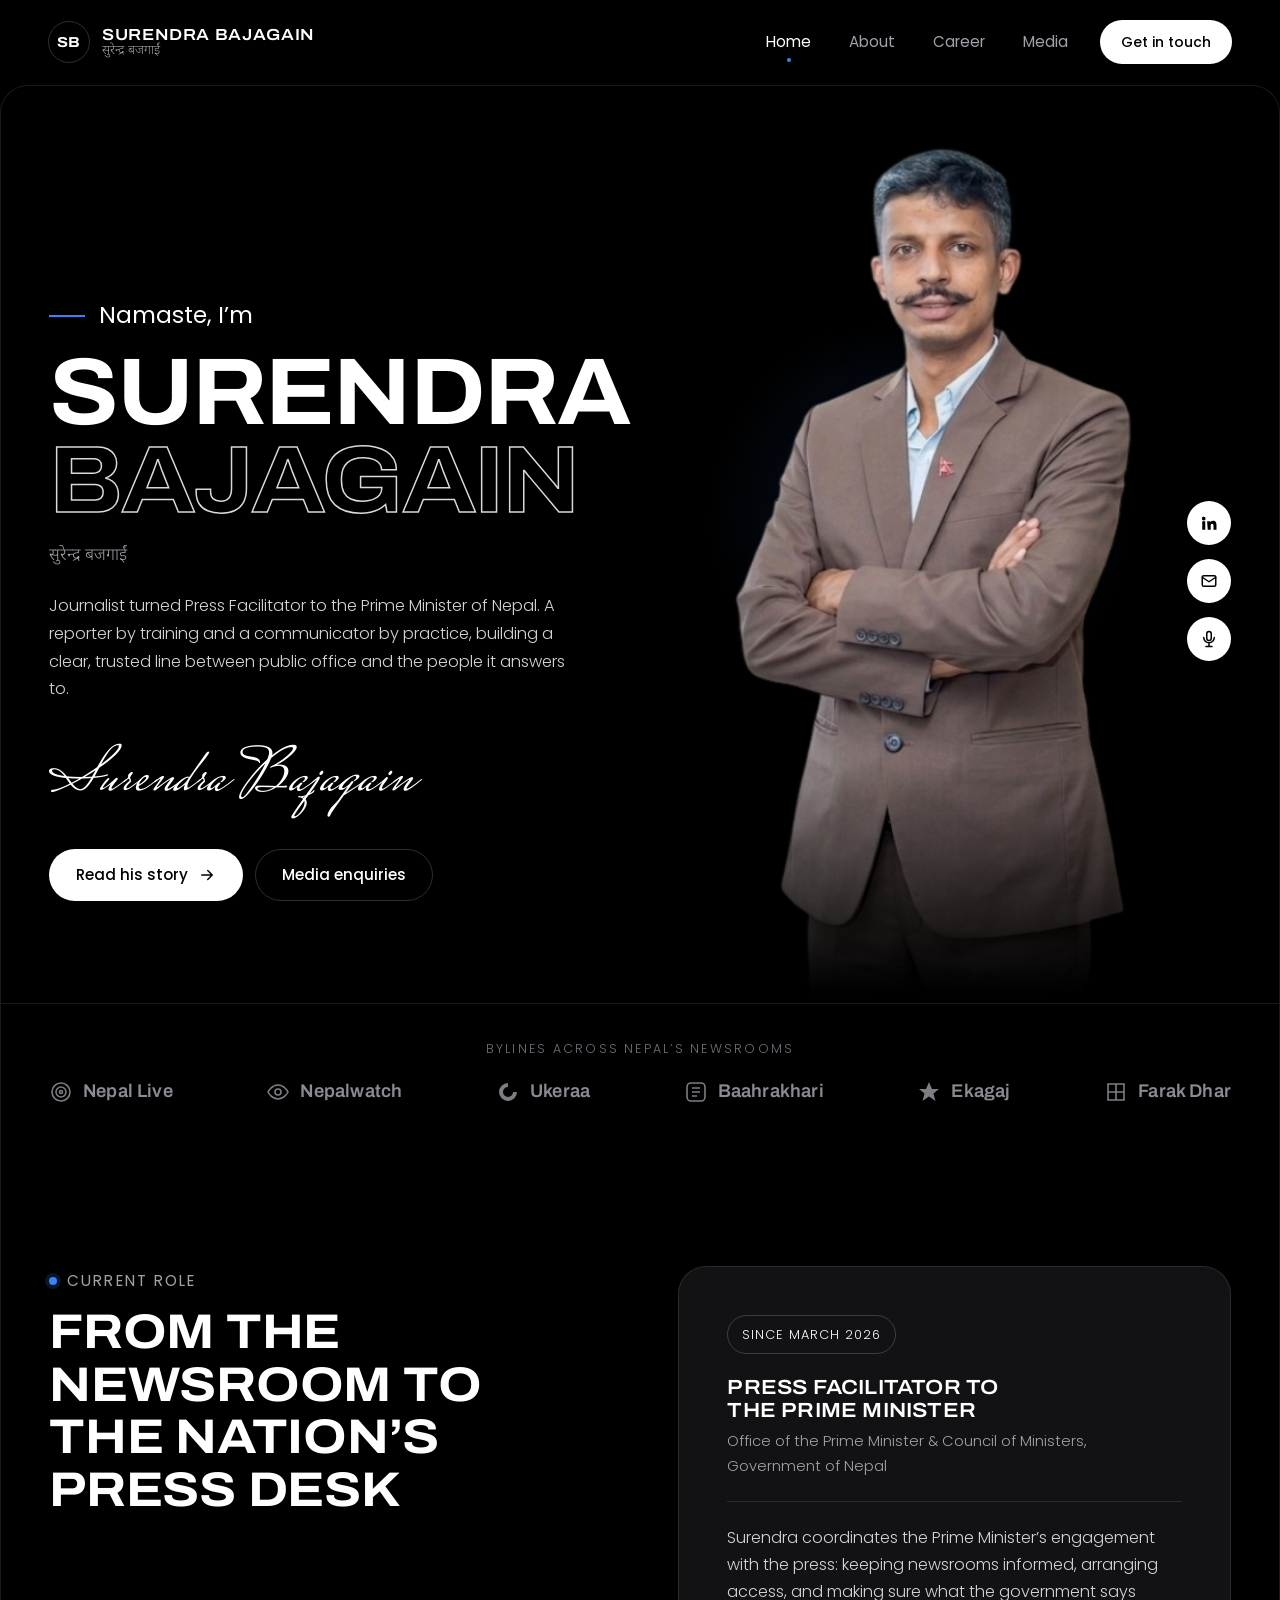
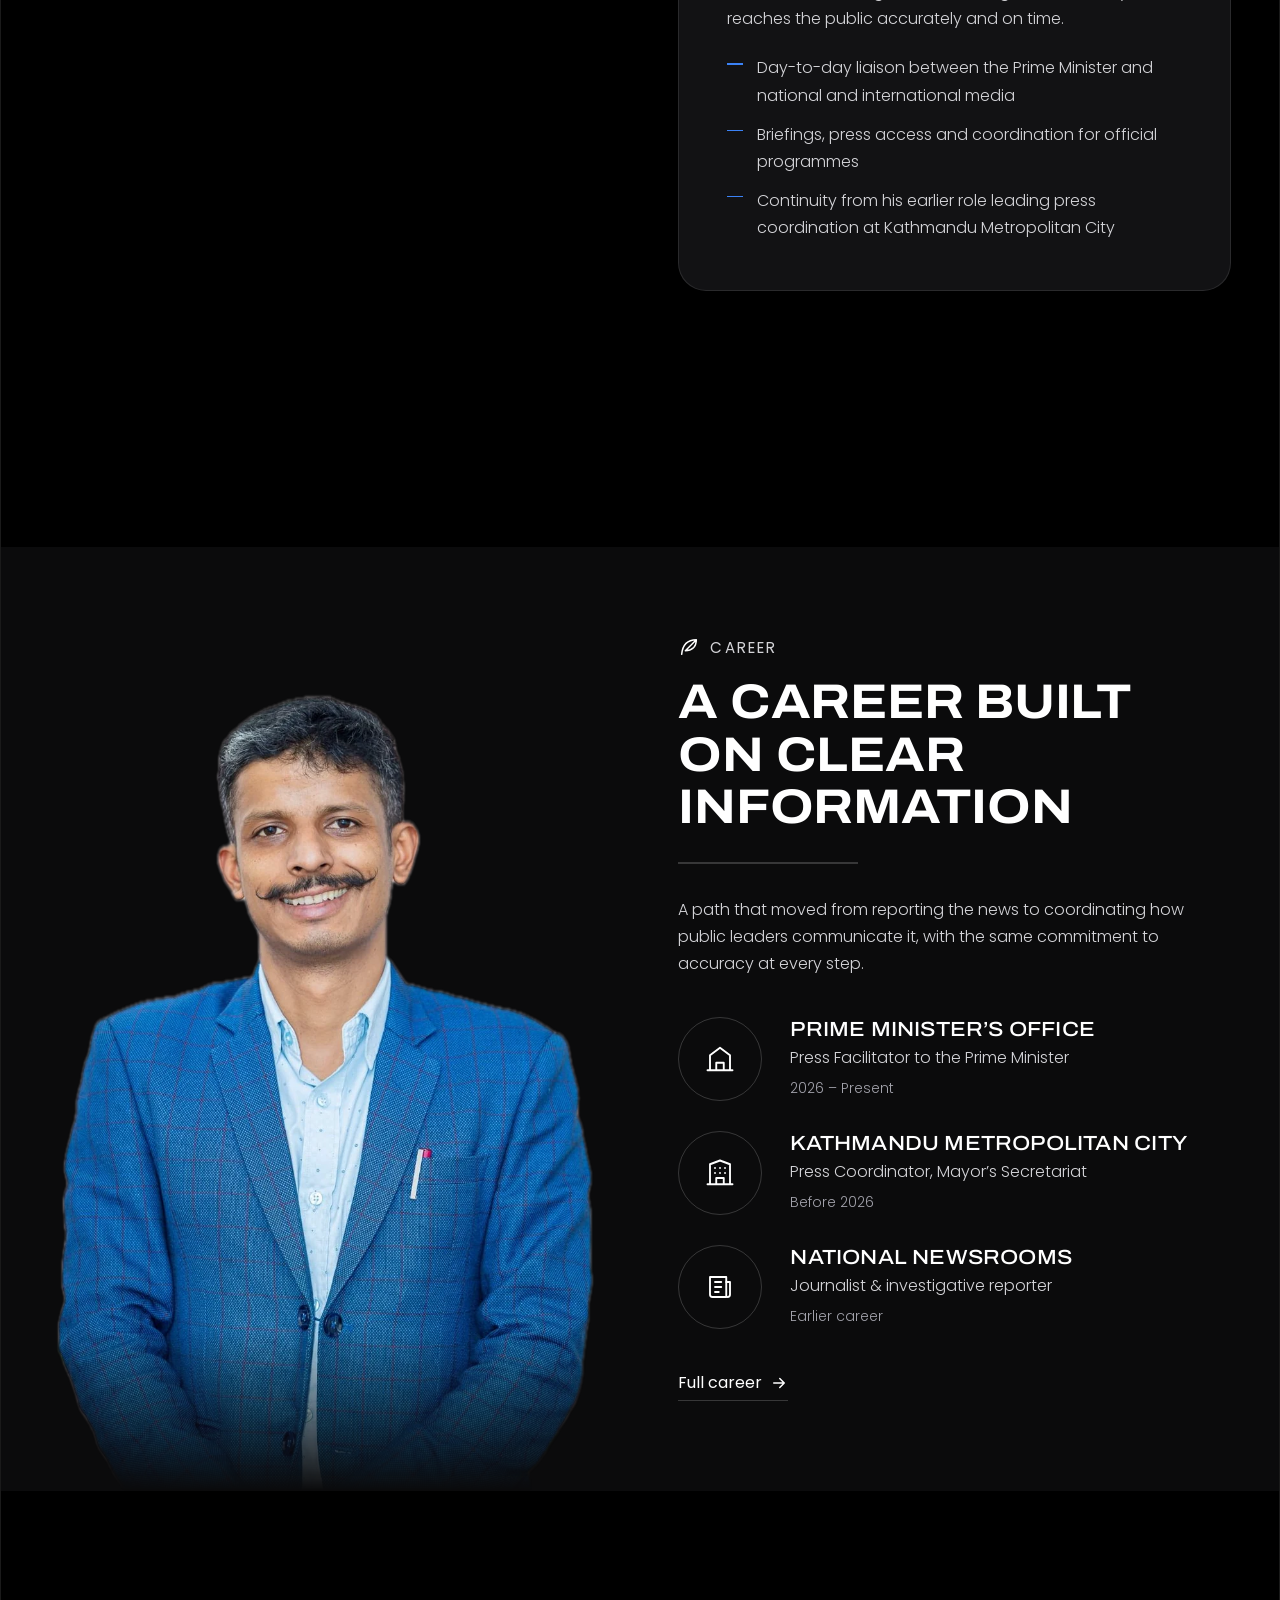
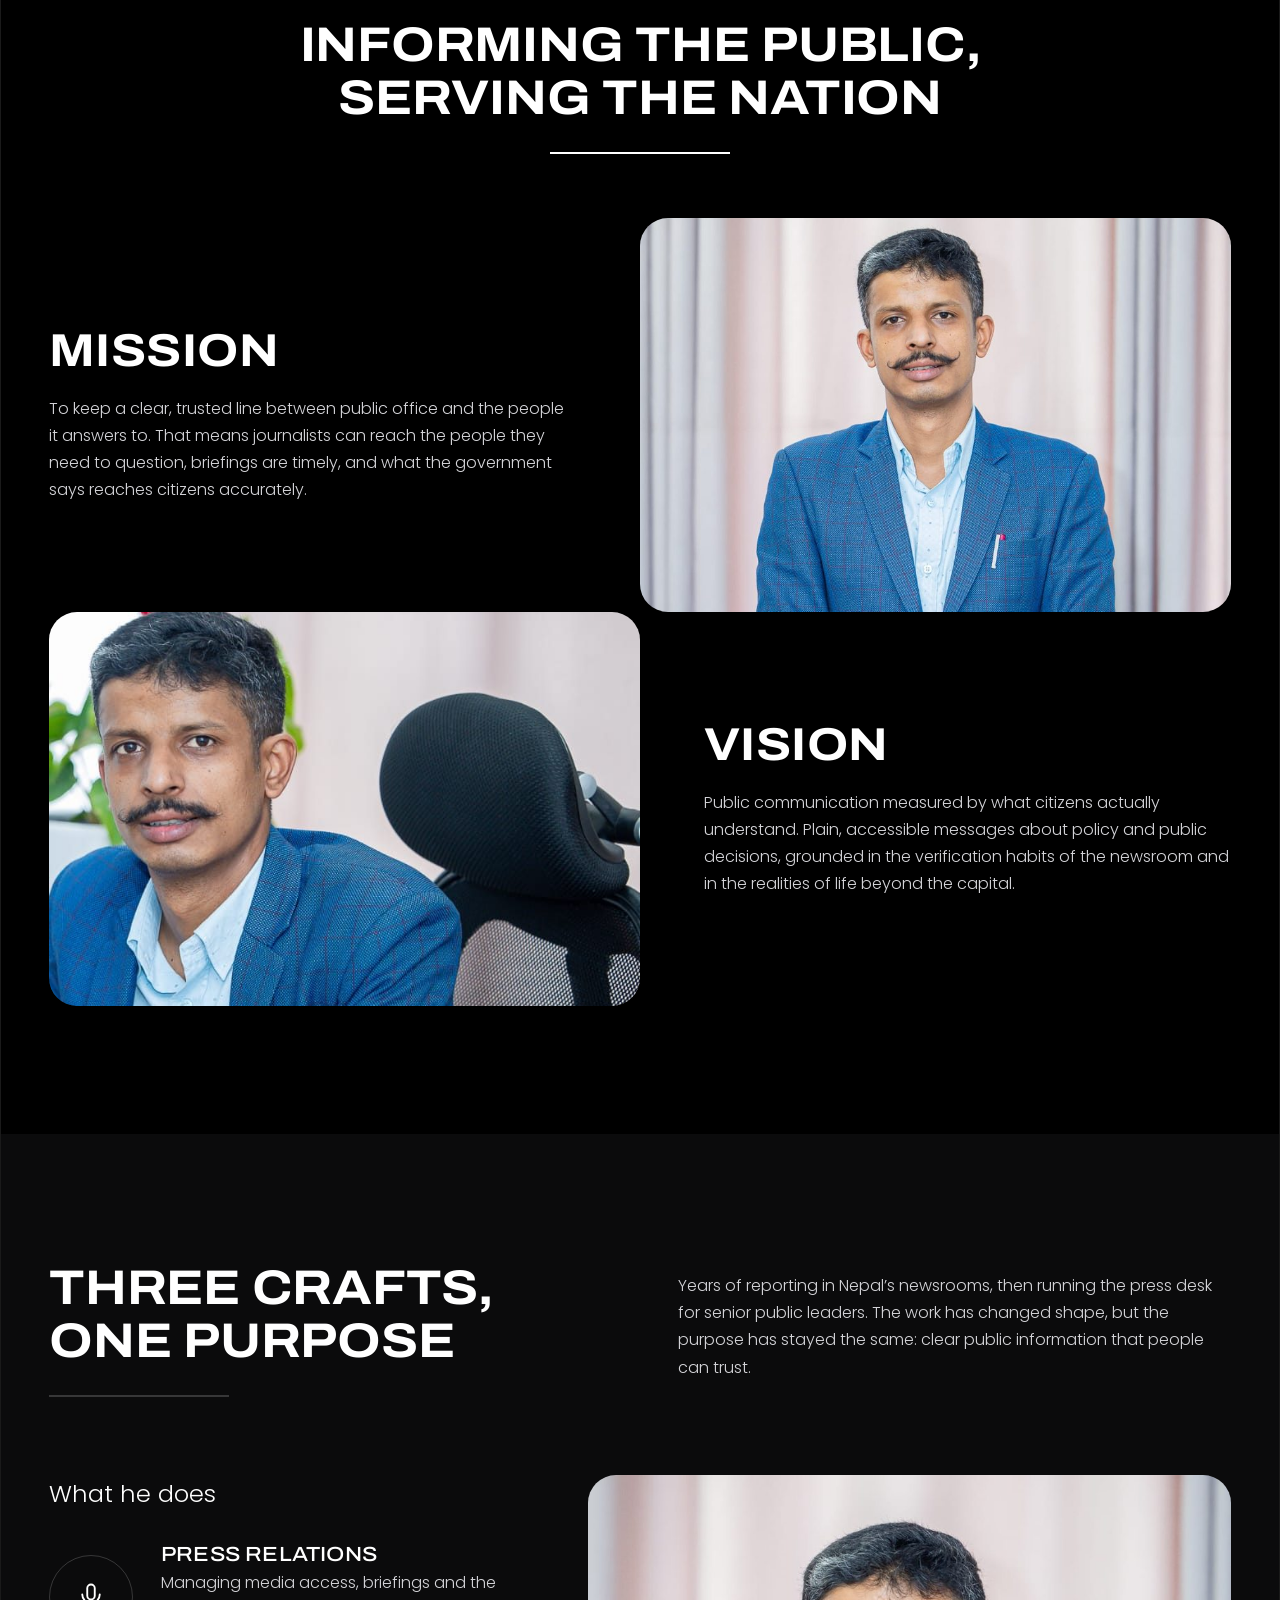
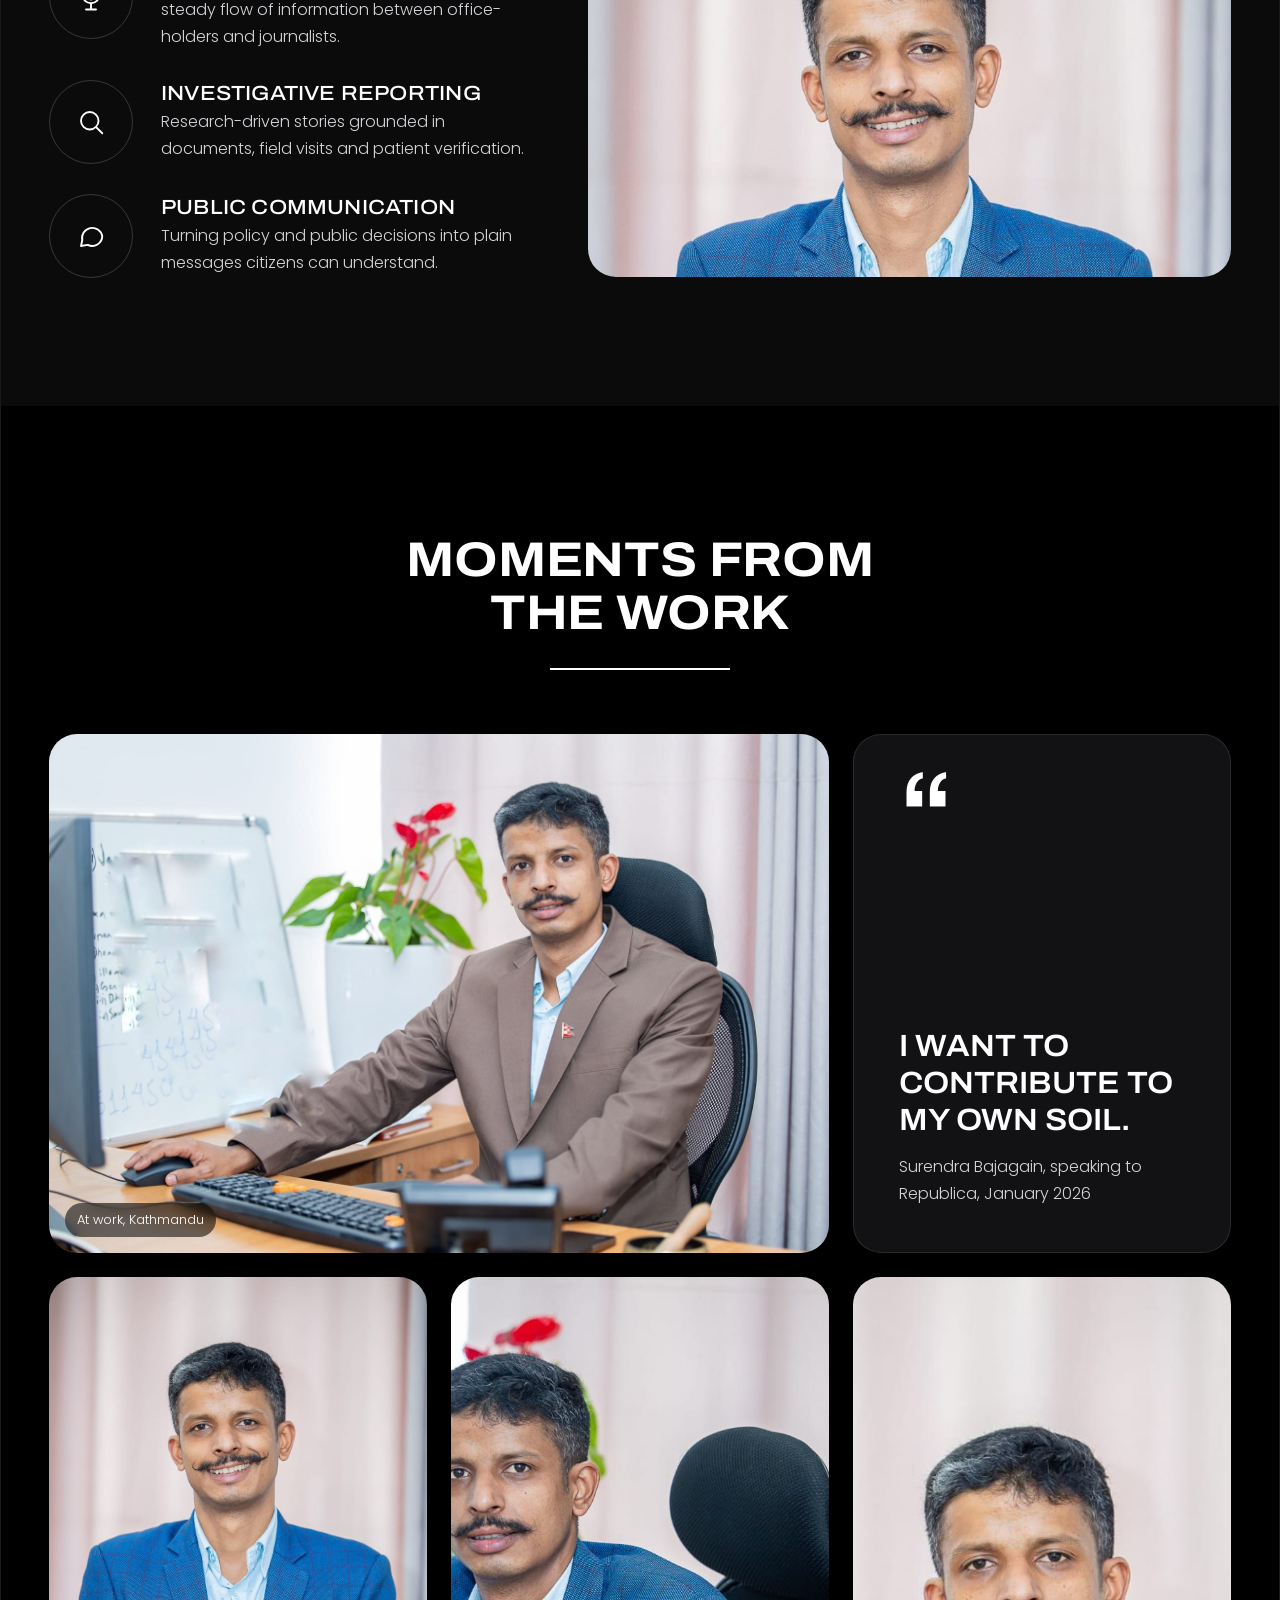
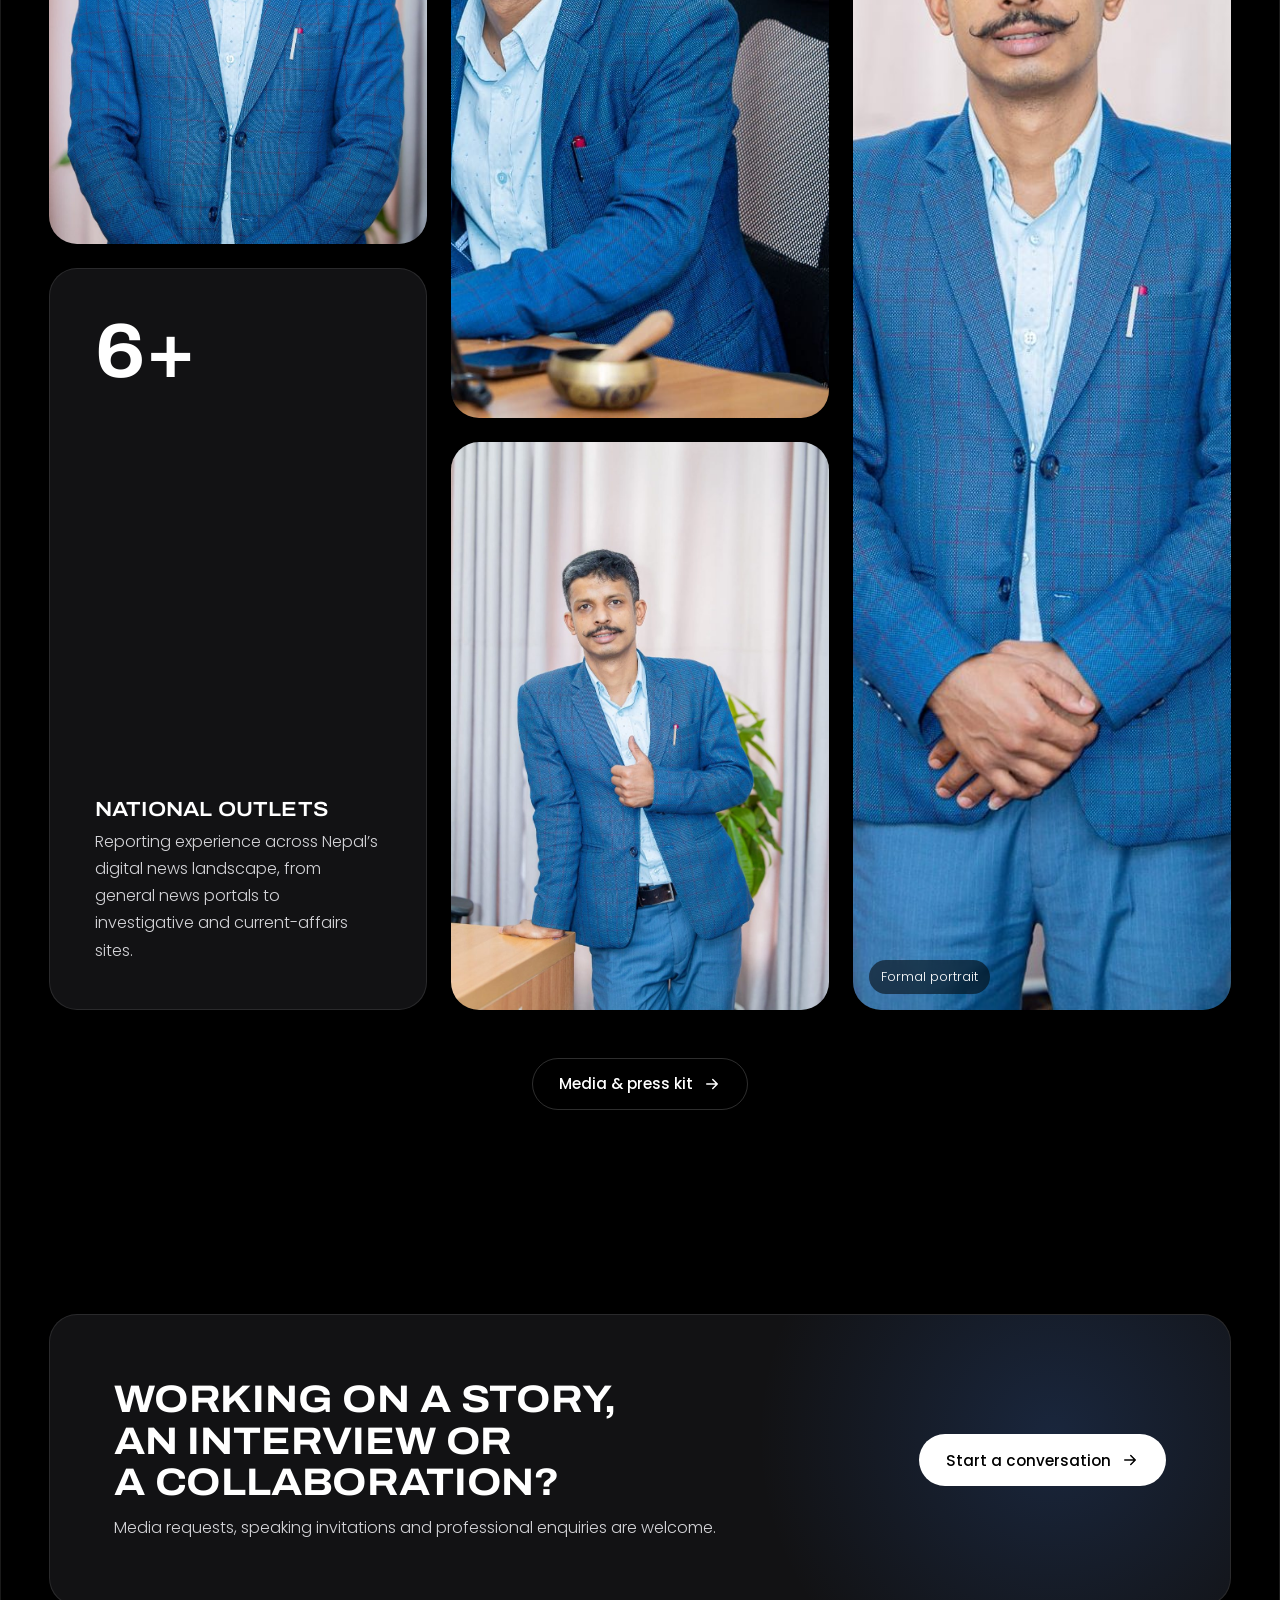
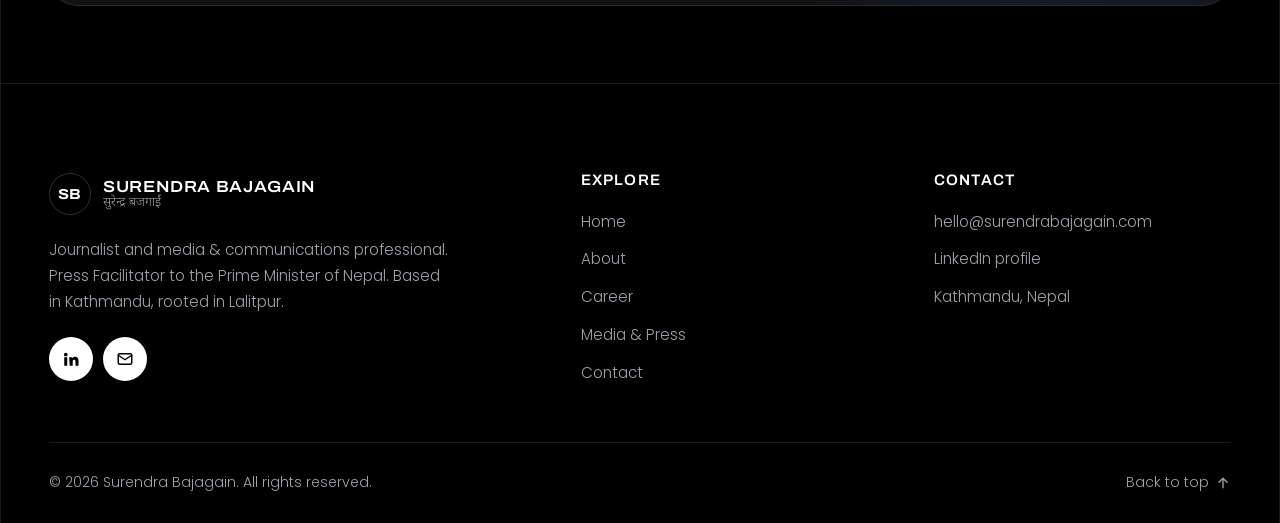
==== commit 10307870: "update in design new black theme" ====
--- a/index.html
+++ b/index.html
@@ -112,7 +112,7 @@
           </div>
           <figure class="hero__figure reveal" data-delay="2">
             <img
-              src="assets/img/portrait-hero-cutout.webp"
+              src="assets/img/image-2.png"
               alt="Portrait of Surendra Bajagain in a blue blazer, smiling"
               width="862"
               height="1254"
@@ -279,7 +279,7 @@
         <div class="container showcase__grid">
           <figure class="showcase__figure reveal">
             <img
-              src="assets/img/standing-office-cutout.webp"
+              src="assets/img/portrait-hero-cutout.webp"
               alt="Surendra Bajagain standing in a blue blazer, giving a thumbs-up"
               width="611"
               height="1150"
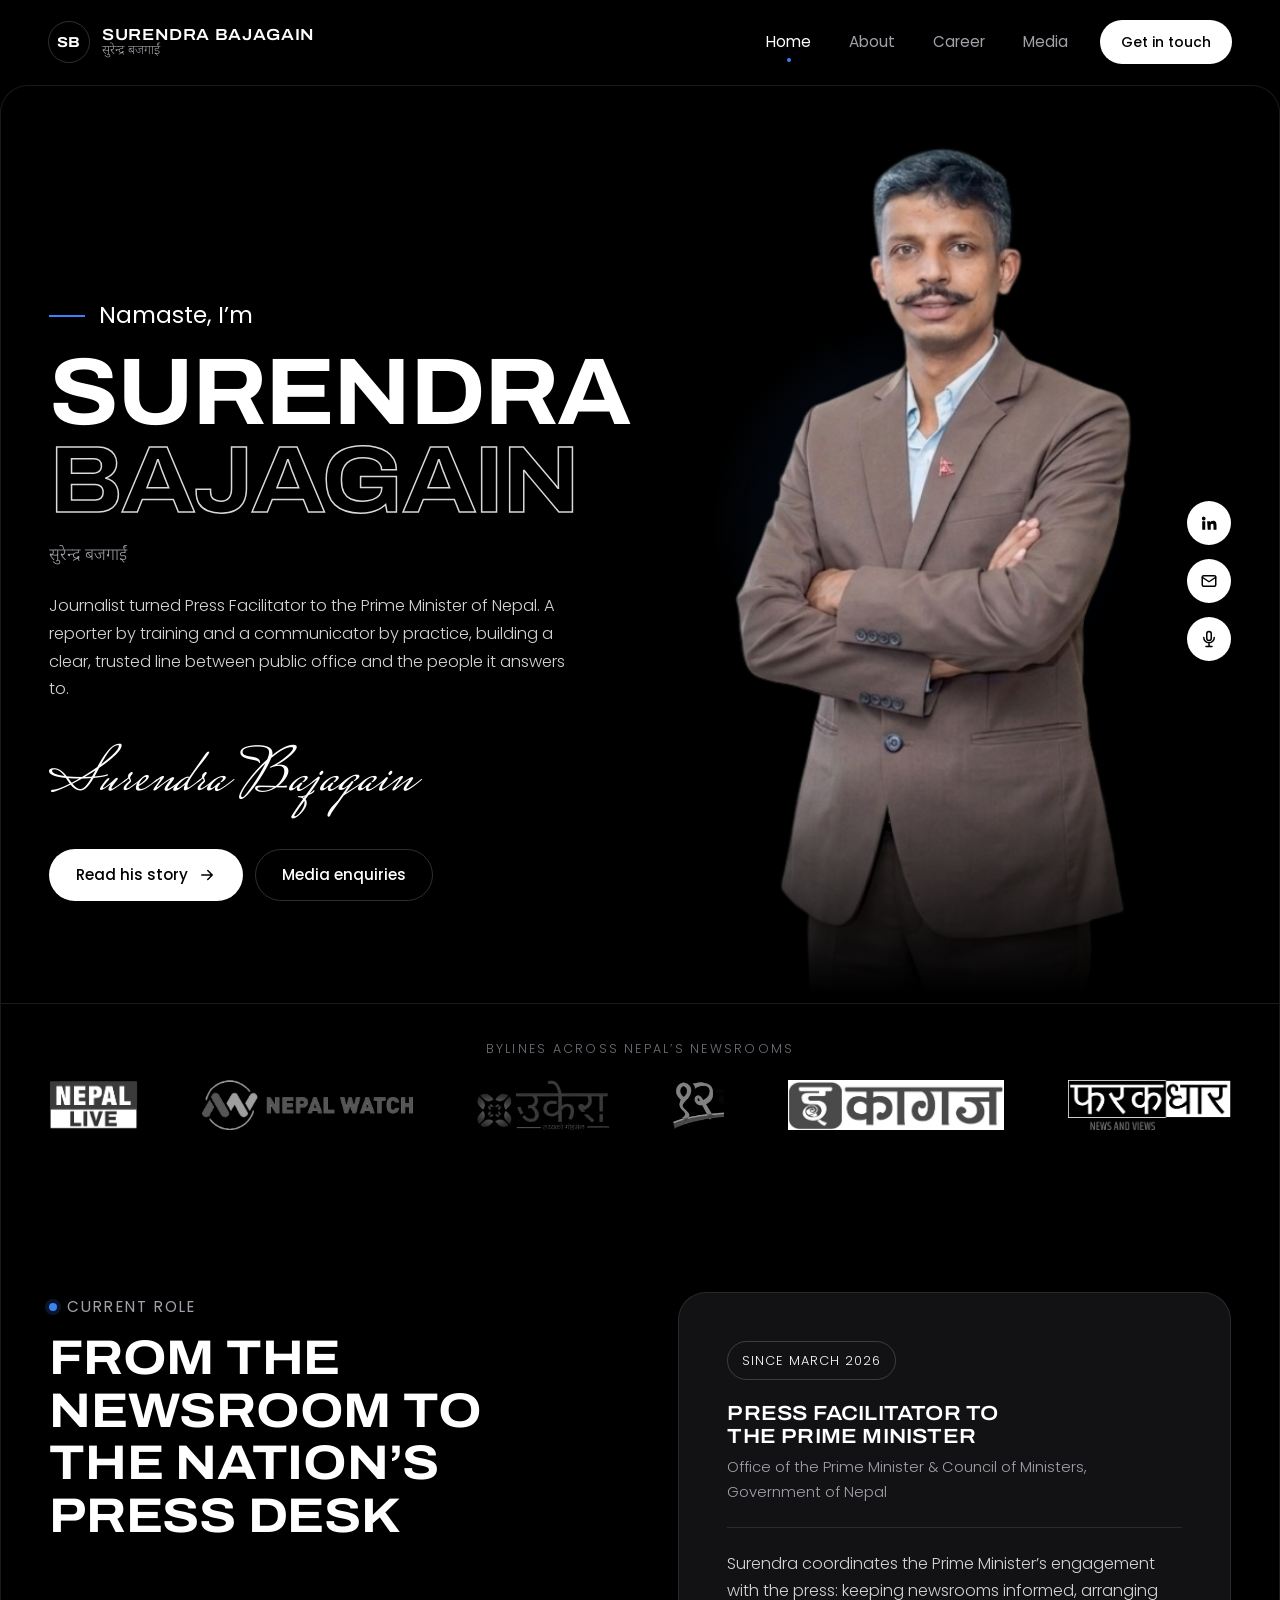
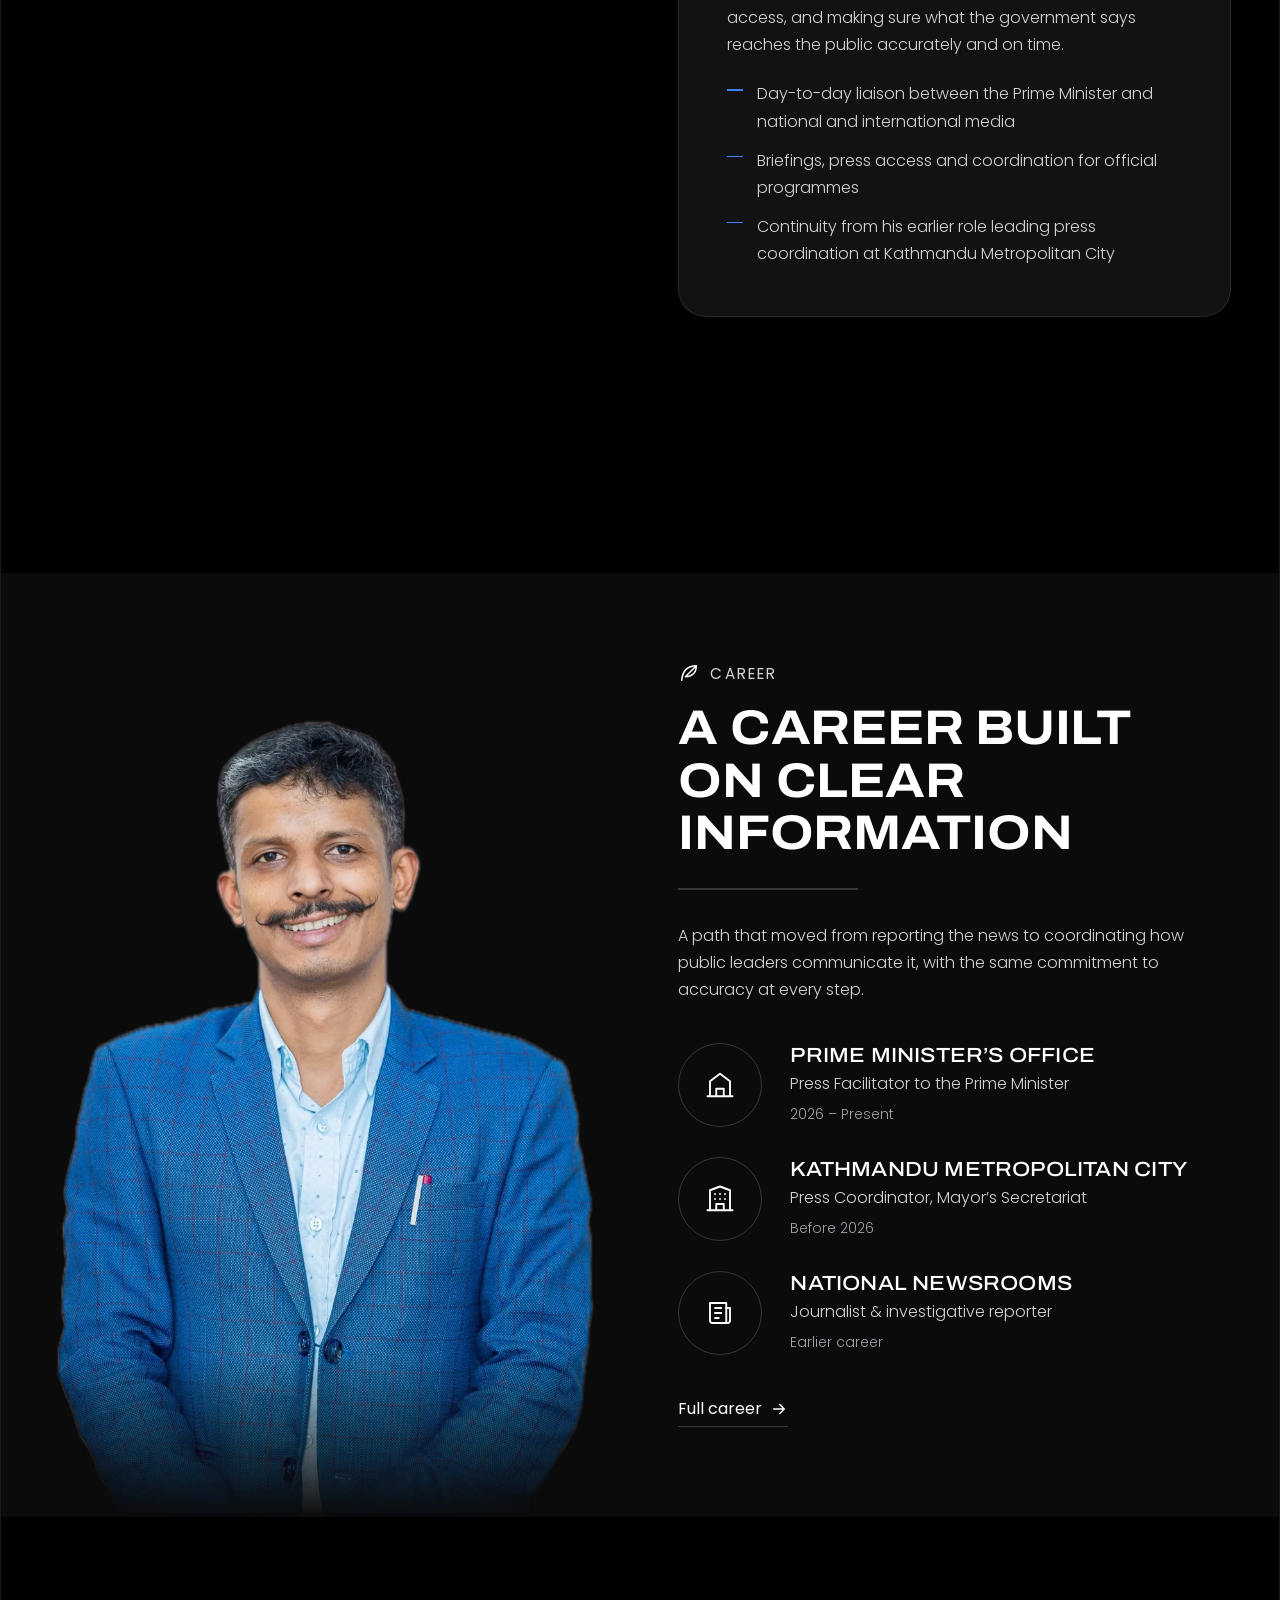
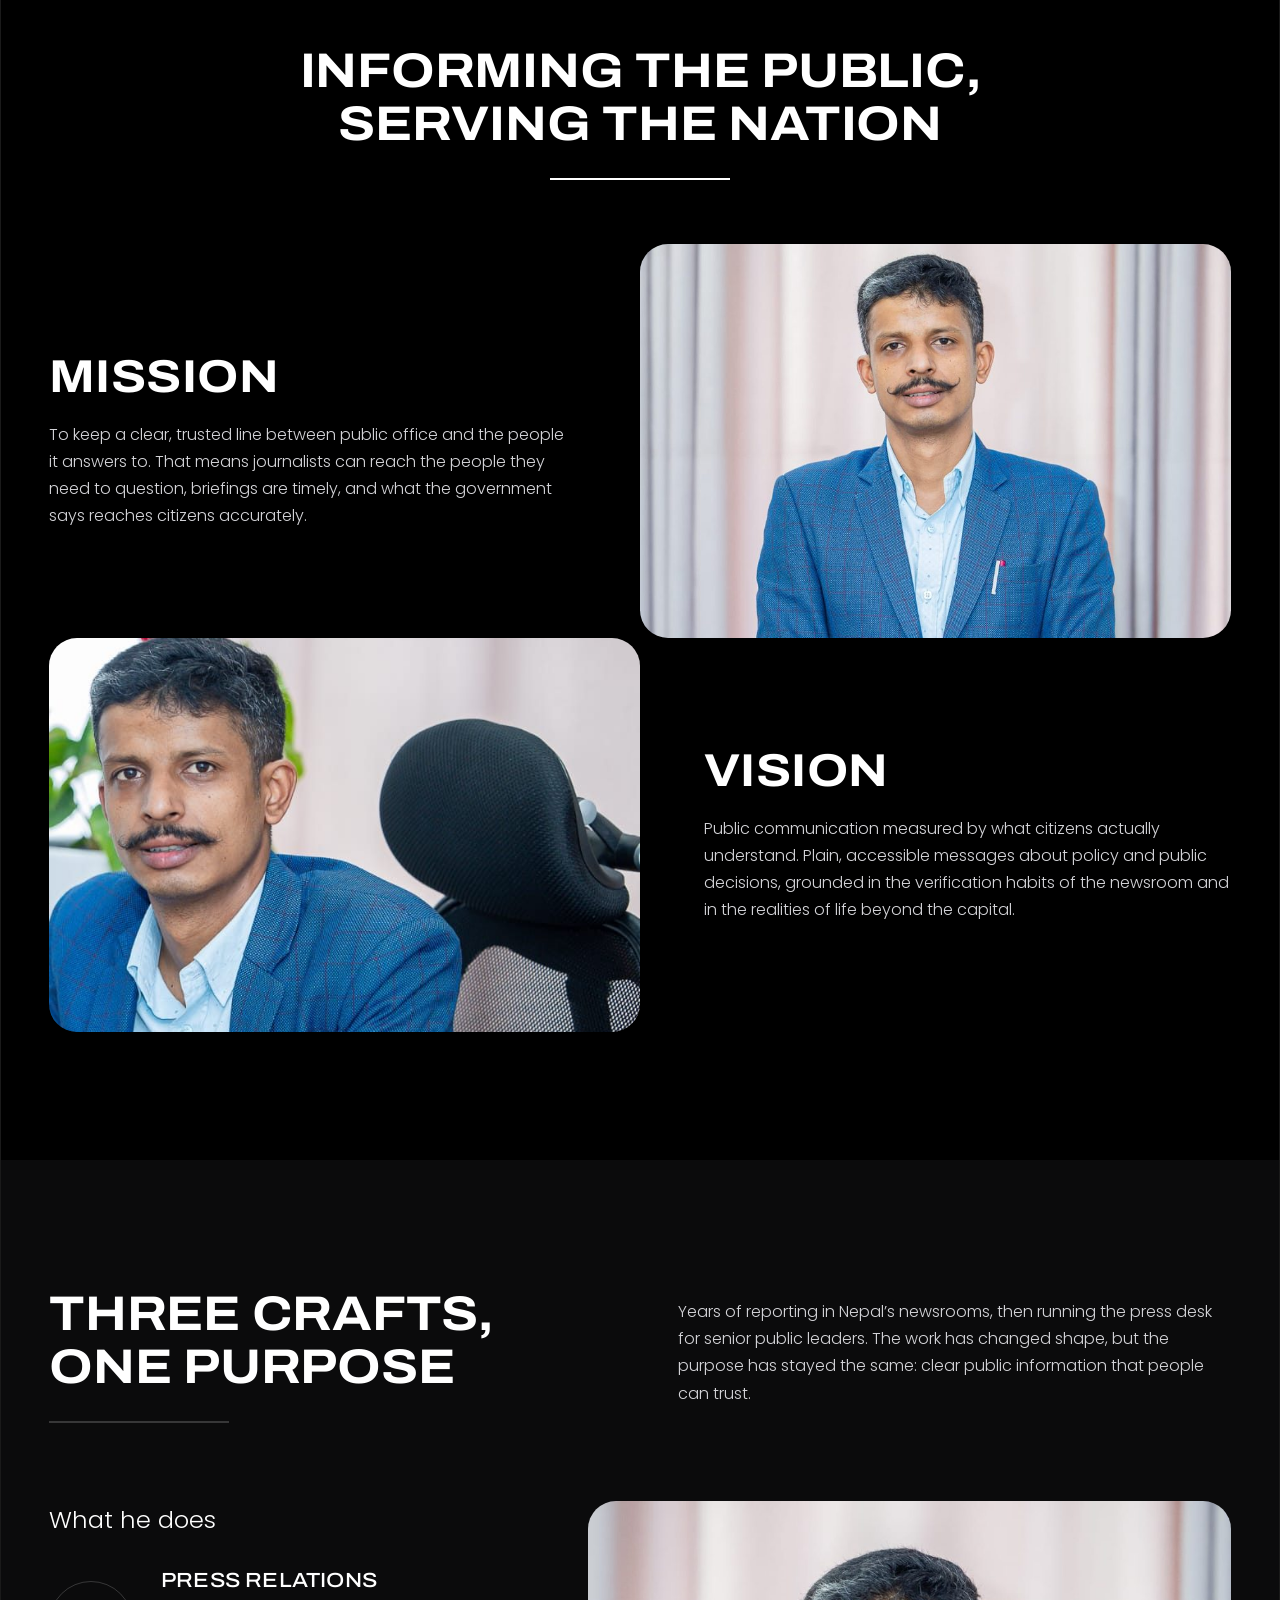
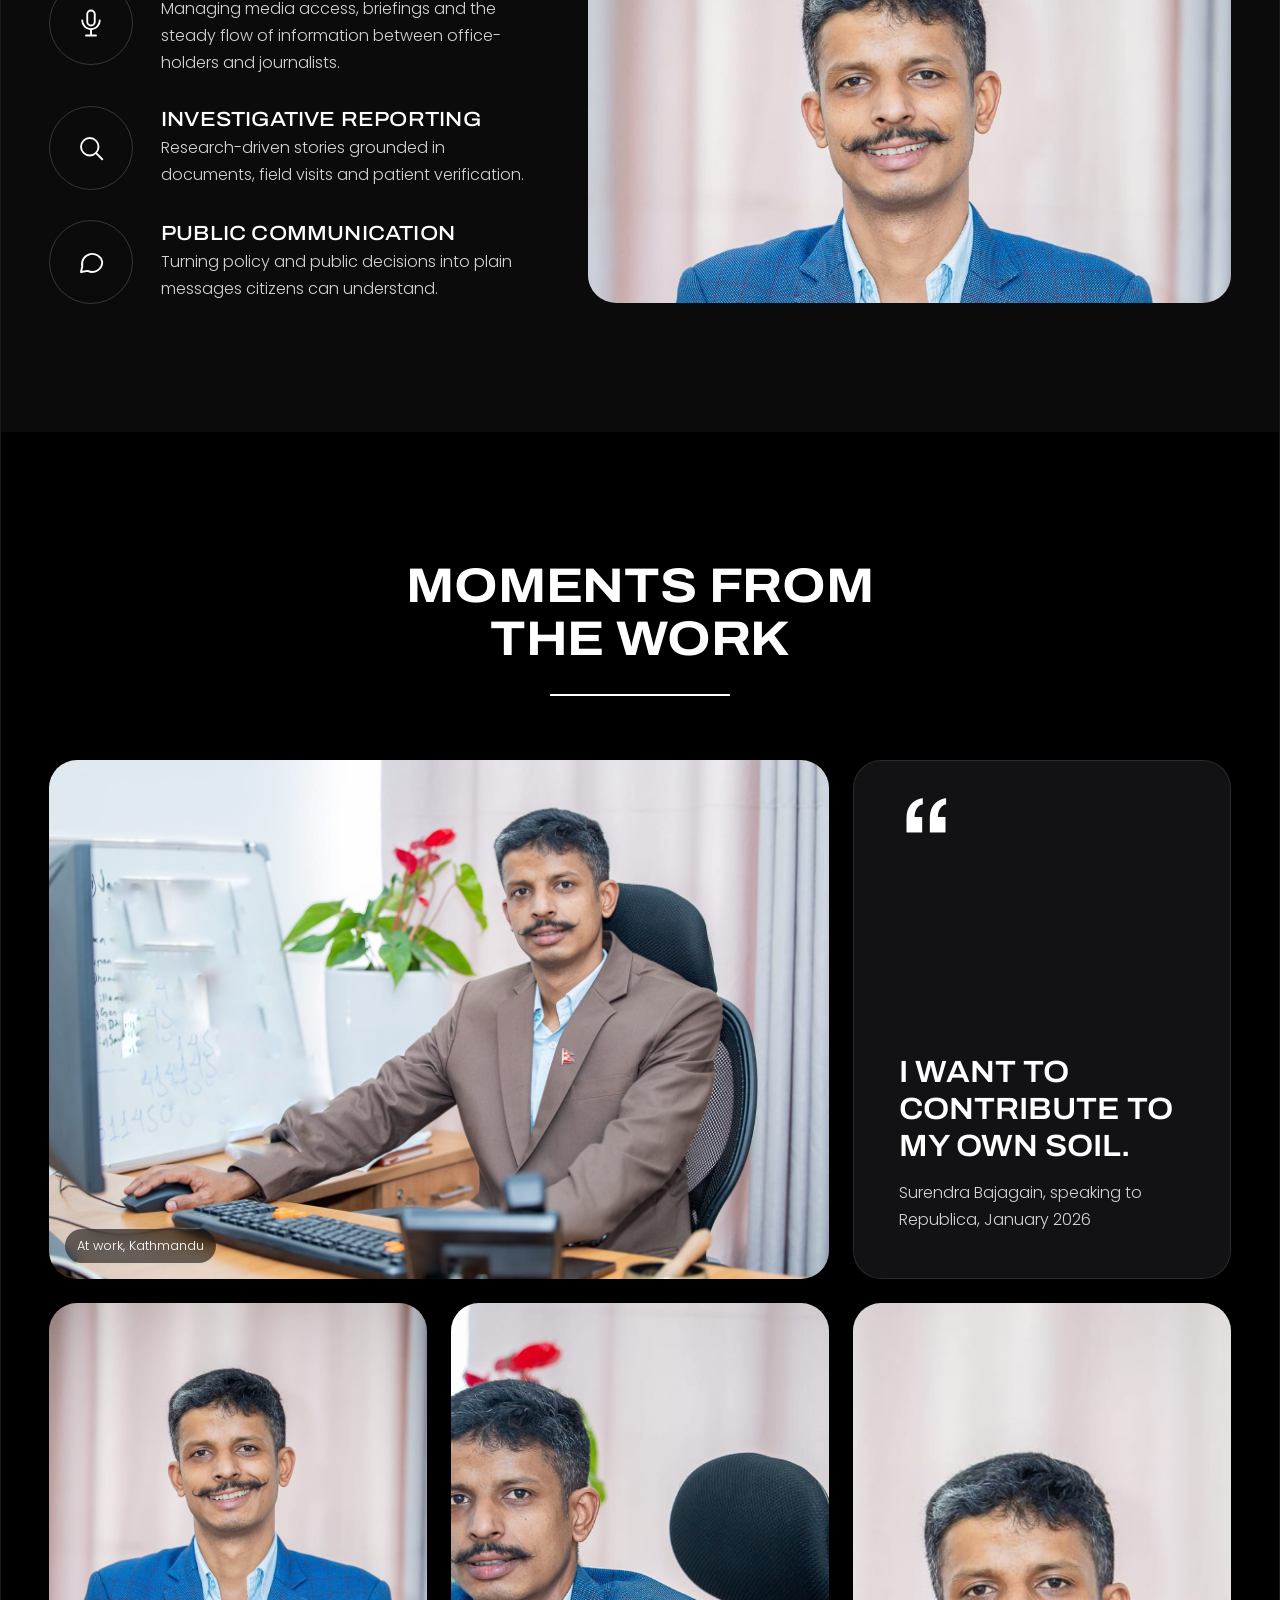
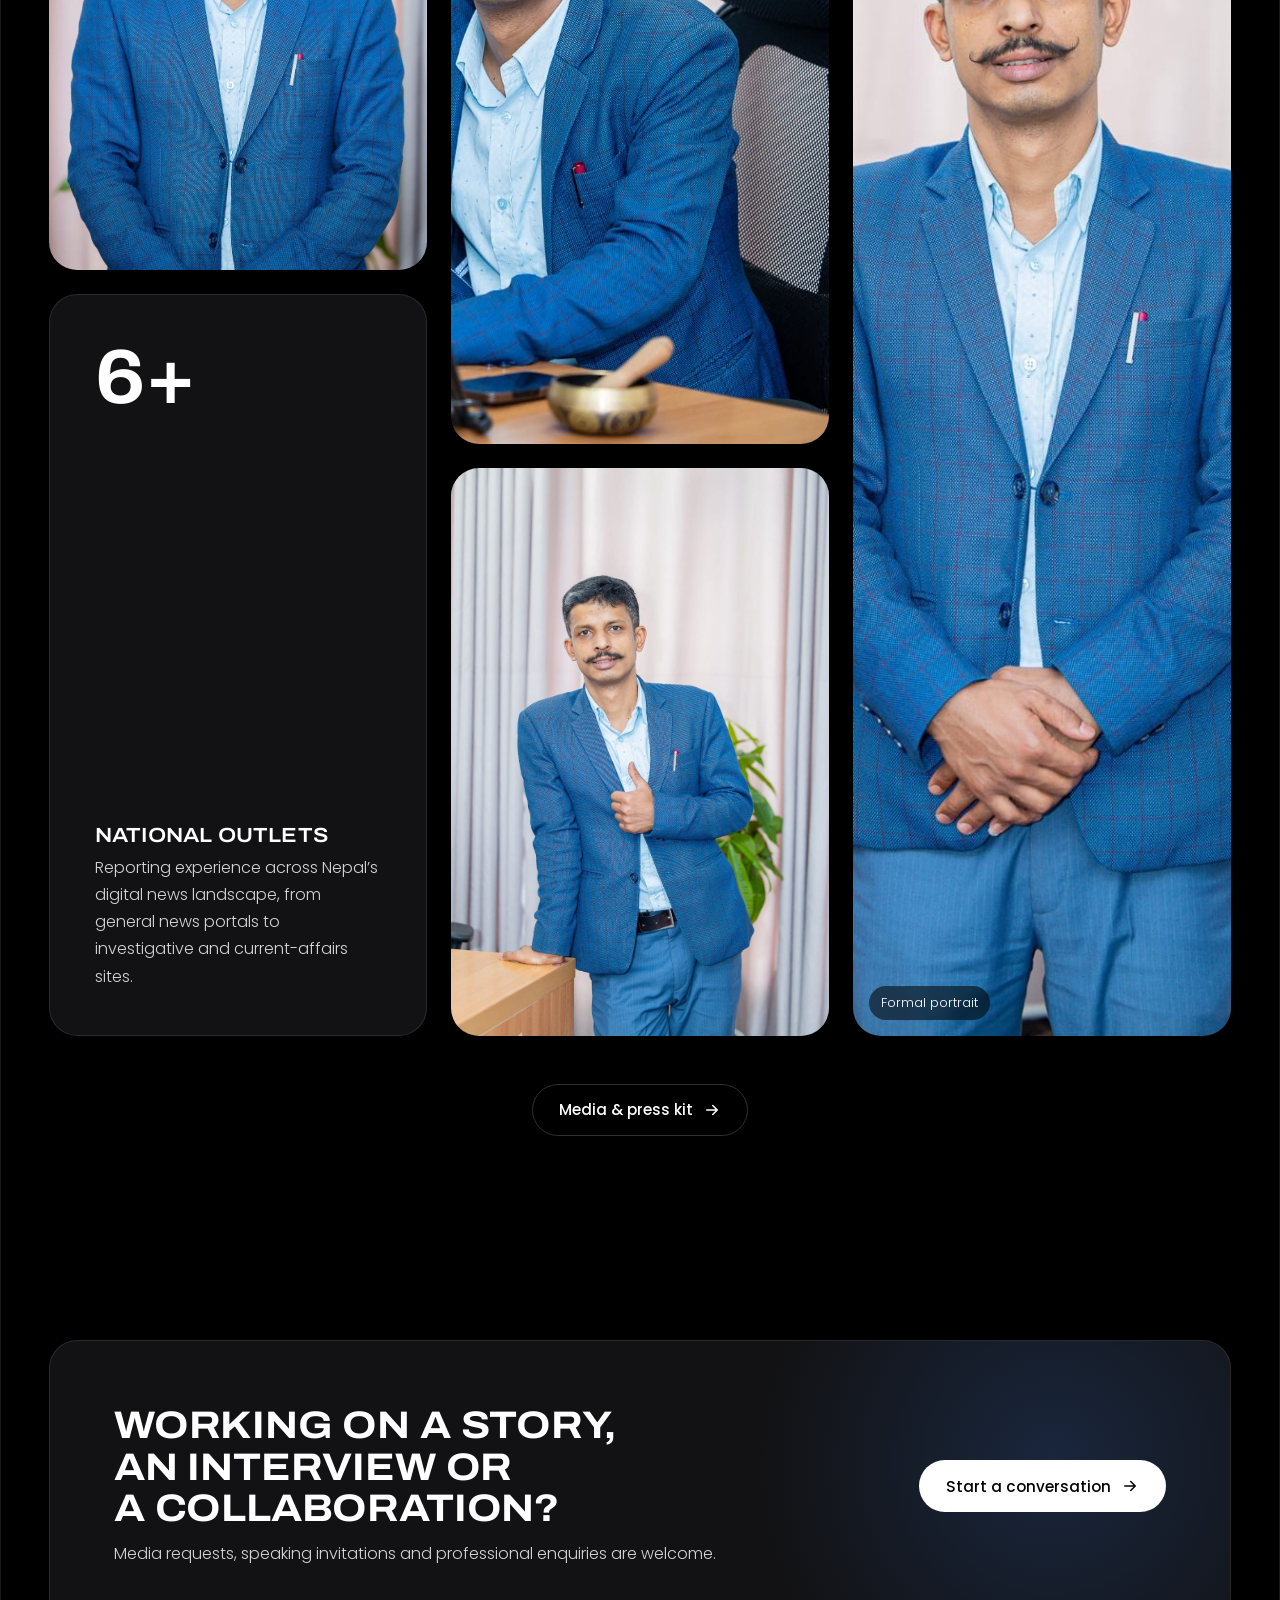
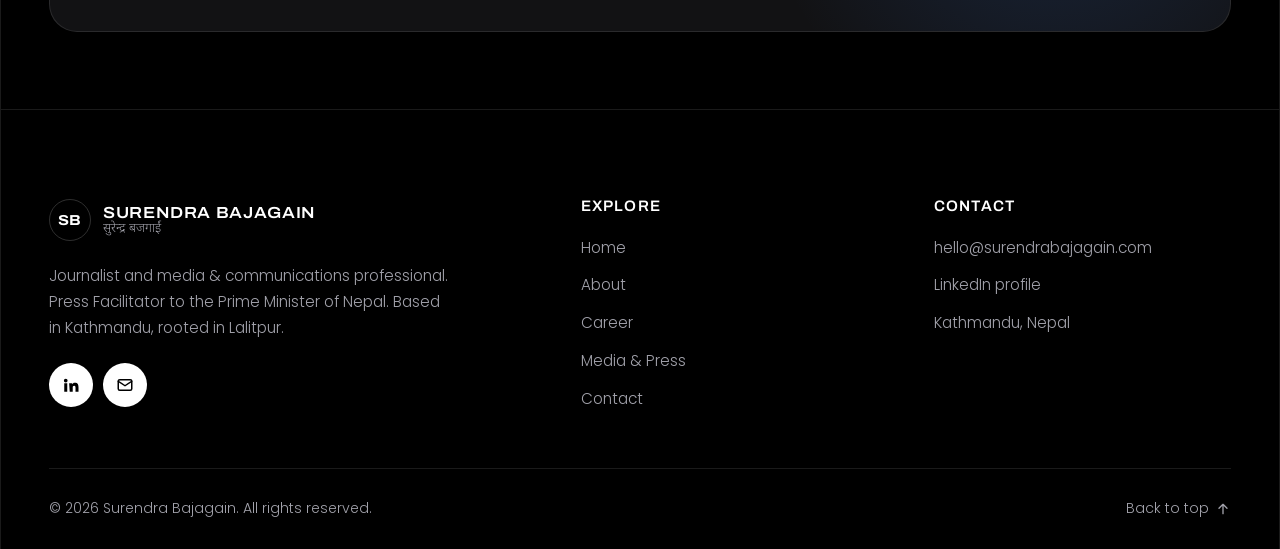
==== commit 299bc99f: "added logo officical and hanburger updated" ====
--- a/index.html
+++ b/index.html
@@ -168,65 +168,19 @@
               Bylines across Nepal&rsquo;s newsrooms
             </p>
             <ul class="reveal">
-              <li>
-                <svg
-                  viewBox="0 0 24 24"
-                  fill="none"
-                  stroke="currentColor"
-                  stroke-width="1.6"
-                  aria-hidden="true"
-                >
-                  <circle cx="12" cy="12" r="9" />
-                  <circle cx="12" cy="12" r="5" />
-                  <circle cx="12" cy="12" r="1.5" /></svg
-                >Nepal Live
-              </li>
-              <li>
-                <svg
-                  viewBox="0 0 24 24"
-                  fill="none"
-                  stroke="currentColor"
-                  stroke-width="1.6"
-                  aria-hidden="true"
-                >
-                  <path d="M2 12s3.5-7 10-7 10 7 10 7-3.5 7-10 7S2 12 2 12z" />
-                  <circle cx="12" cy="12" r="3" /></svg
-                >Nepalwatch
-              </li>
-              <li>
-                <svg viewBox="0 0 24 24" fill="currentColor" aria-hidden="true">
-                  <path d="M12 3a9 9 0 109 9h-4a5 5 0 11-5-5z" /></svg
-                >Ukeraa
-              </li>
-              <li>
-                <svg
-                  viewBox="0 0 24 24"
-                  fill="none"
-                  stroke="currentColor"
-                  stroke-width="1.6"
-                  aria-hidden="true"
-                >
-                  <rect x="3" y="3" width="18" height="18" rx="4" />
-                  <path d="M8 8h8M8 12h8M8 16h5" /></svg
-                >Baahrakhari
-              </li>
-              <li>
-                <svg viewBox="0 0 24 24" fill="currentColor" aria-hidden="true">
-                  <path
-                    d="M12 2l3 7h7l-5.5 4.5L18.5 21 12 16.5 5.5 21l2-7.5L2 9h7z"
-                  /></svg
-                >Ekagaj
-              </li>
-              <li>
-                <svg
-                  viewBox="0 0 24 24"
-                  fill="none"
-                  stroke="currentColor"
-                  stroke-width="1.6"
-                  aria-hidden="true"
-                >
-                  <path d="M4 4h16v16H4zM4 12h16M12 4v16" /></svg
-                >Farak Dhar
+              <li><img src="./assets/img/nepallive.png" alt="" /></li>
+              <li>
+                <img src="./assets/img//nepalwatych.png" alt="" />
+              </li>
+              <li>
+                <img src="./assets/img/ukeraa.png" alt="" />
+              </li>
+              <li><img src="./assets/img/12.png" alt="" /></li>
+              <li>
+                <img src="./assets/img/ekagaj.jpeg" alt="Ekagaj" />
+              </li>
+              <li>
+                <img src="./assets/img/Farak Dhar.png" alt="" />
               </li>
             </ul>
           </div>
--- a/assets/css/style.css
+++ b/assets/css/style.css
@@ -409,6 +409,36 @@
 }
 .nav-open .nav-toggle span::after {
   transform: translate(-50%, 0) rotate(-45deg);
+}
+
+@media (max-width: 880px) {
+  /* Hide the nav by default on mobile */
+  .site-header .nav {
+    display: none;
+    position: fixed;
+    top: 0;
+    left: 0;
+    width: 100%;
+    height: 100vh;
+    background-color: #000000; /* Matches your dark mobile menu theme */
+    flex-direction: column;
+    justify-content: center;
+    align-items: center;
+    gap: 1.5rem;
+    z-index: 999;
+  }
+
+  /* When JS adds .nav-open to body/html, show the navigation */
+  .nav-open .site-header .nav {
+    display: flex !important;
+  }
+
+  /* Style the links inside the mobile overlay so they are visible */
+  .site-header .nav .nav__link {
+    color: #ffffff;
+    font-size: 1.5rem;
+    text-decoration: none;
+  }
 }
 
 /* 5. Buttons & links ------------------------------------------------------- */
@@ -653,6 +683,19 @@
   justify-content: space-between;
   gap: 18px 40px;
 }
+
+.wordmarks img {
+  display: block;
+  width: auto;
+  height: 50px;
+  filter: grayscale(100%);
+  transition: filter 0.3s ease;
+}
+
+.wordmarks img:hover {
+  filter: grayscale(0%);
+}
+
 .wordmarks li {
   display: inline-flex;
   align-items: center;
@@ -1889,7 +1932,8 @@
 @media (max-width: 880px) {
   .nav-toggle {
     display: block;
-    z-index: 2;
+    z-index: 1001;
+    color: white;
   }
   .nav {
     position: fixed;
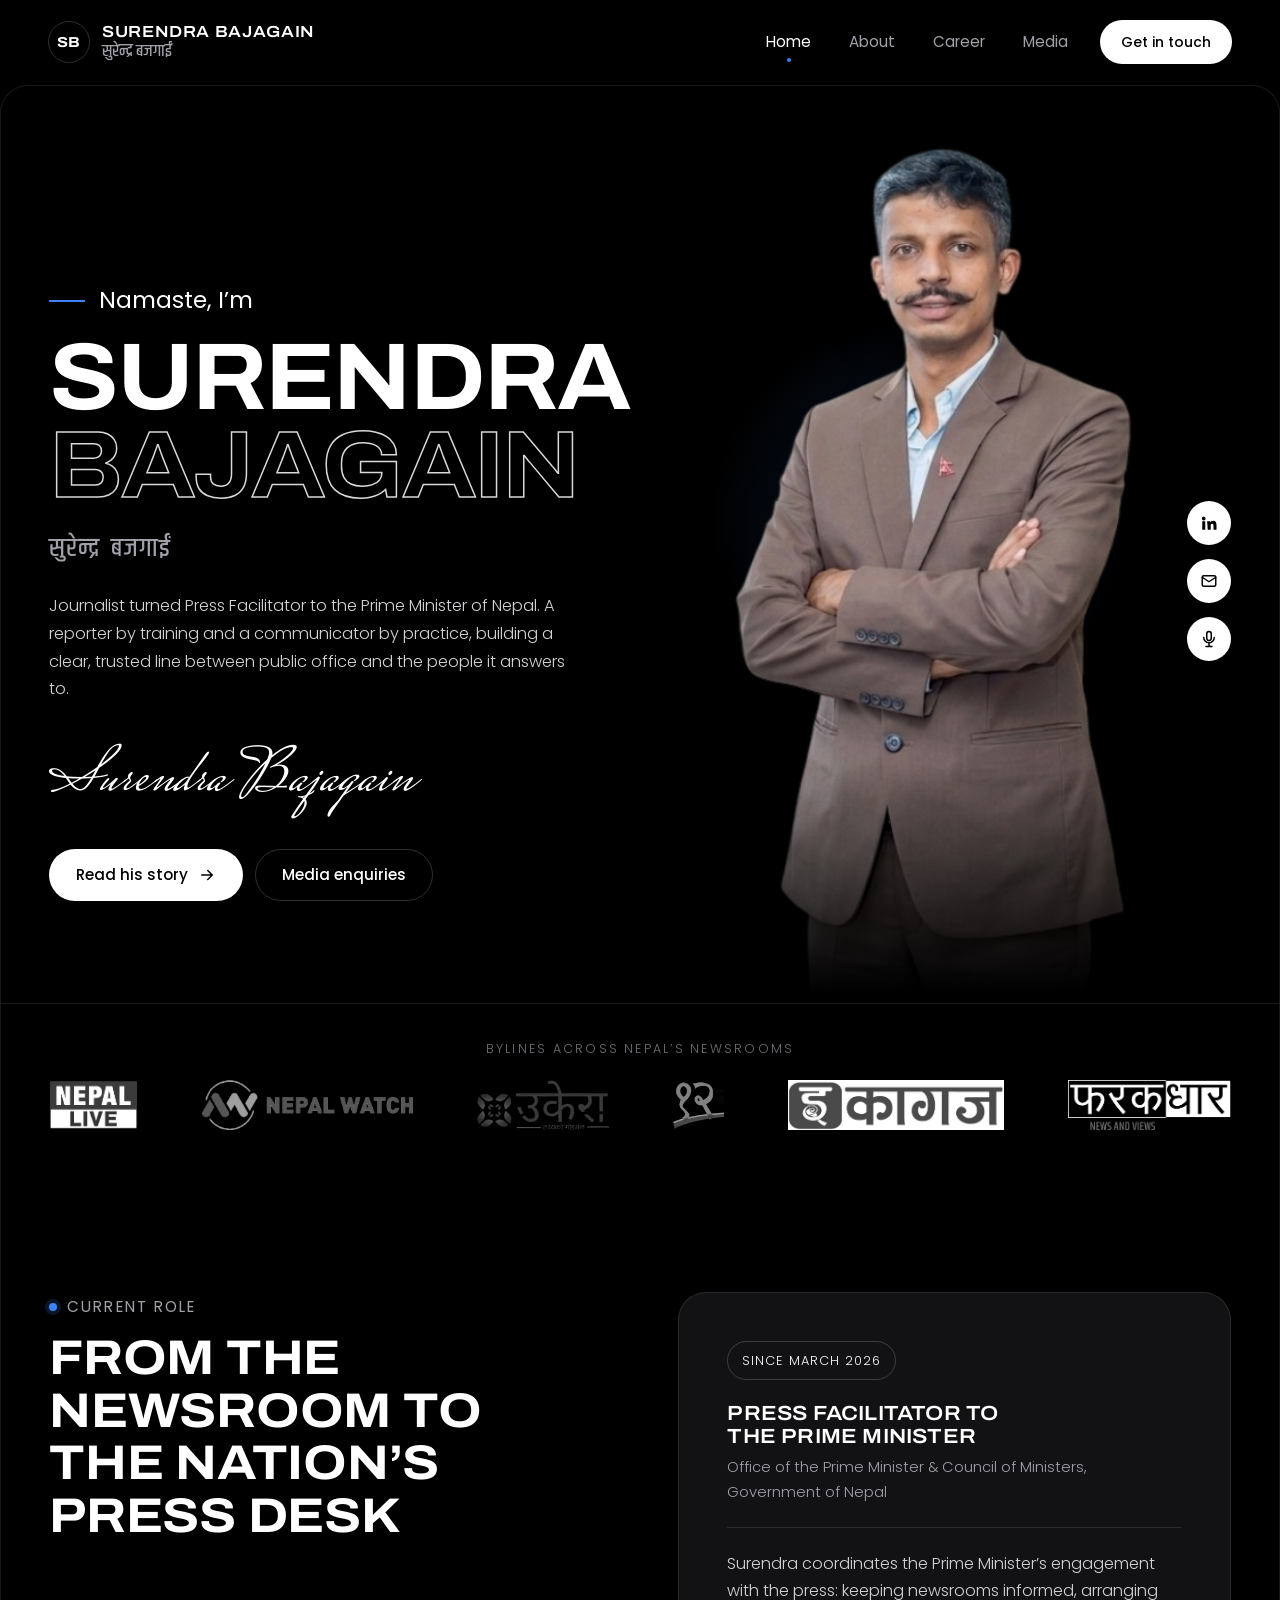
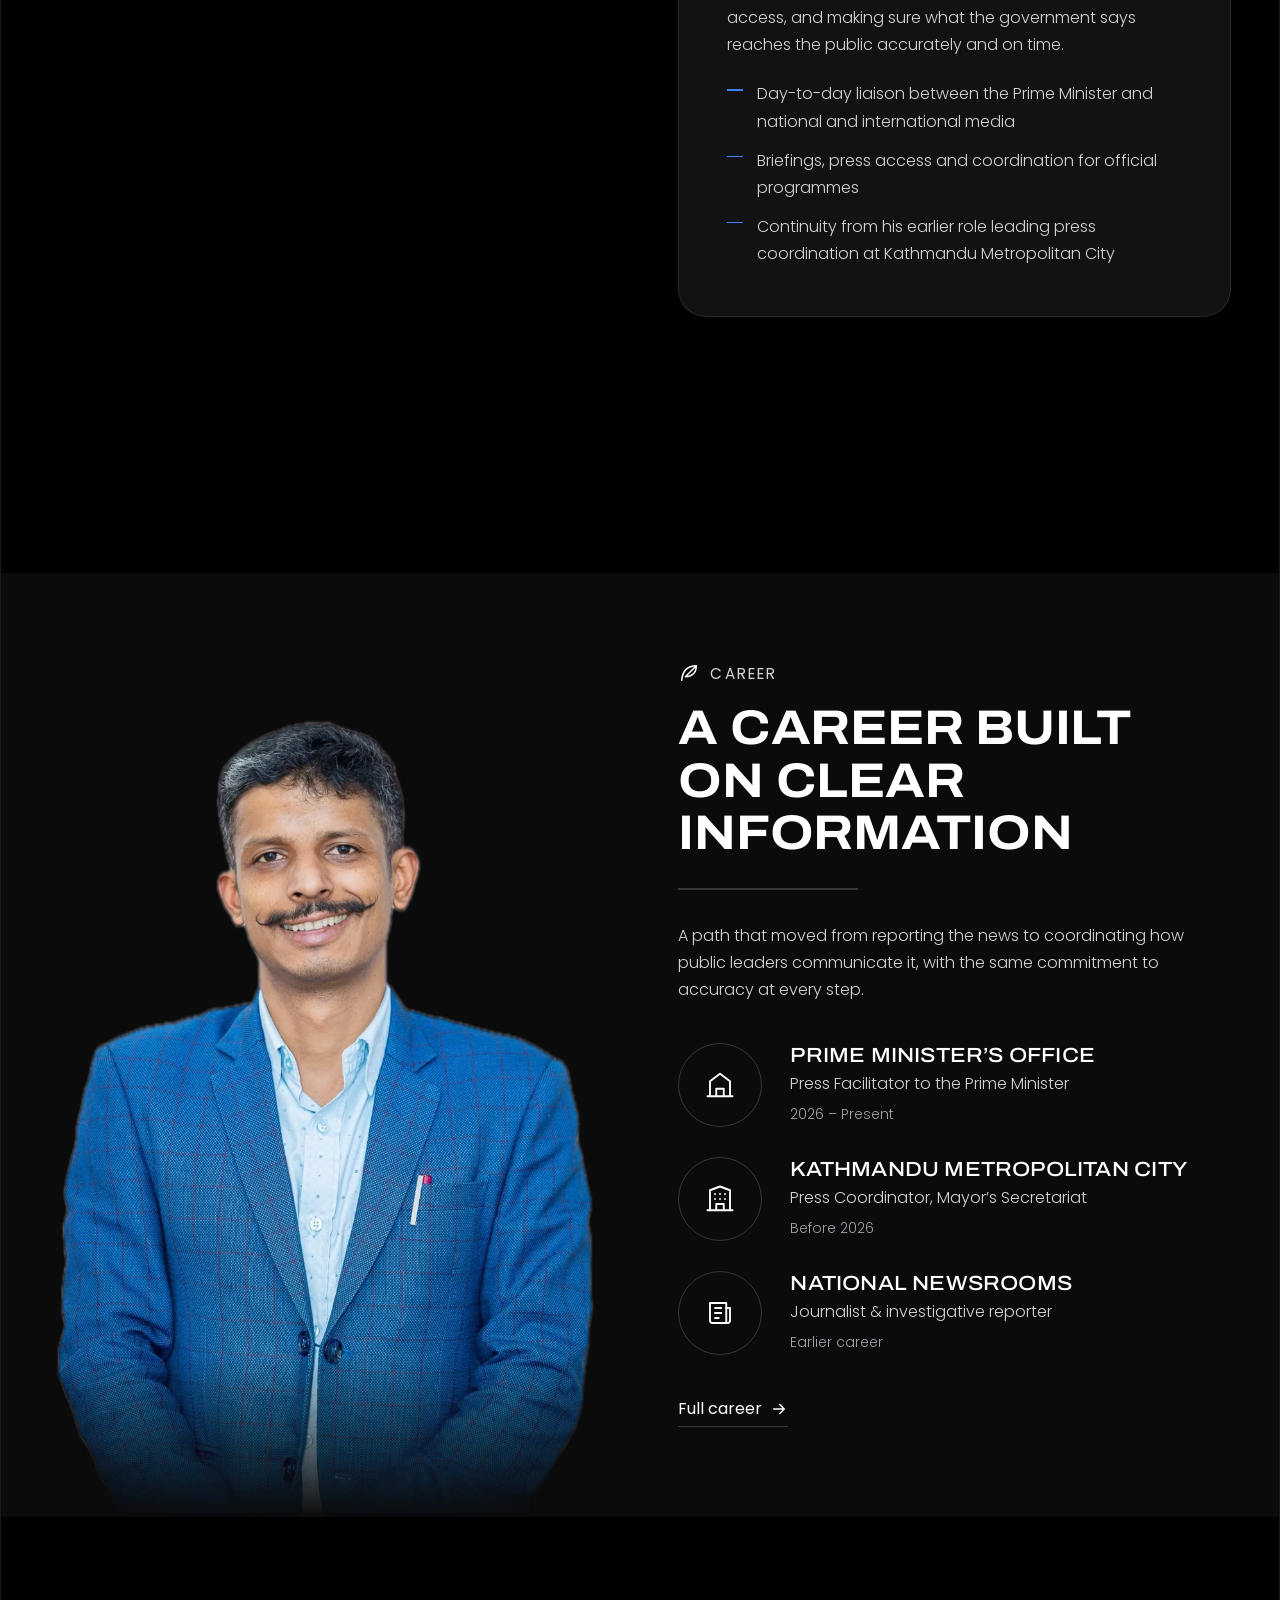
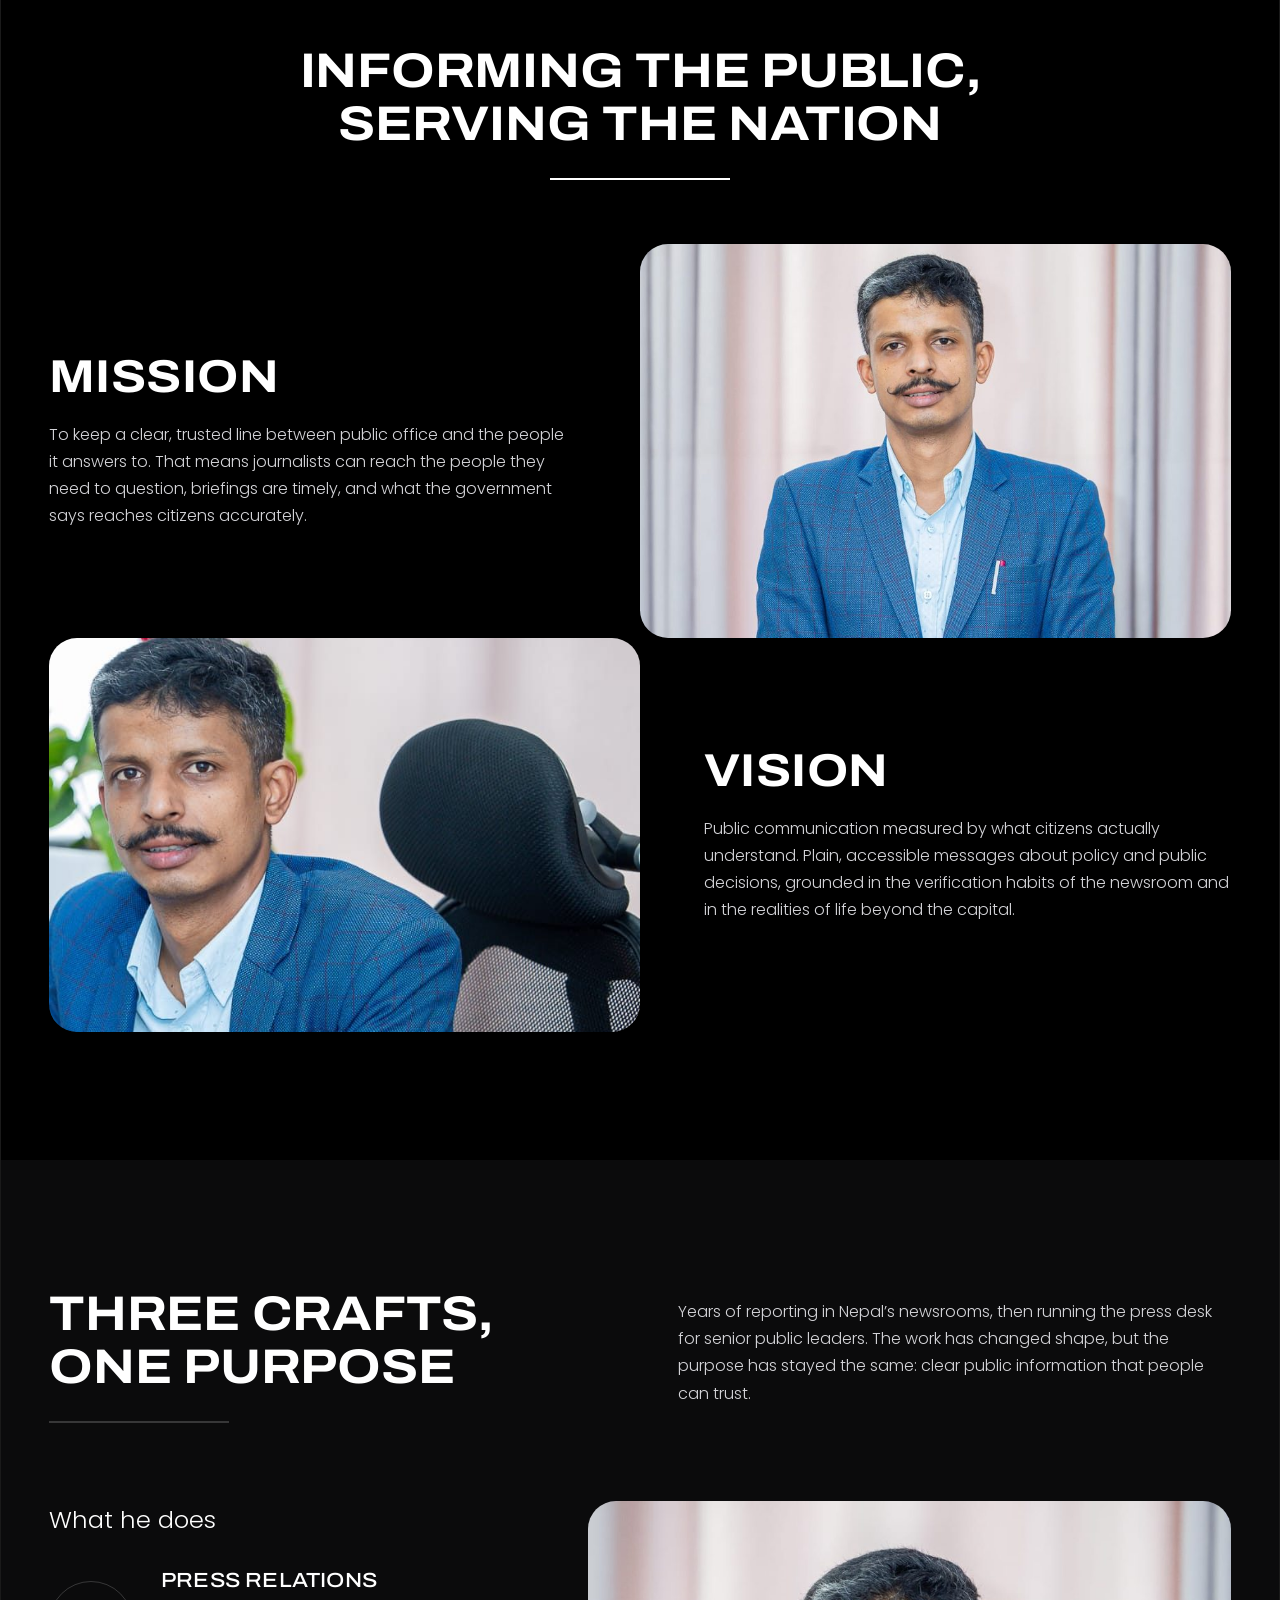
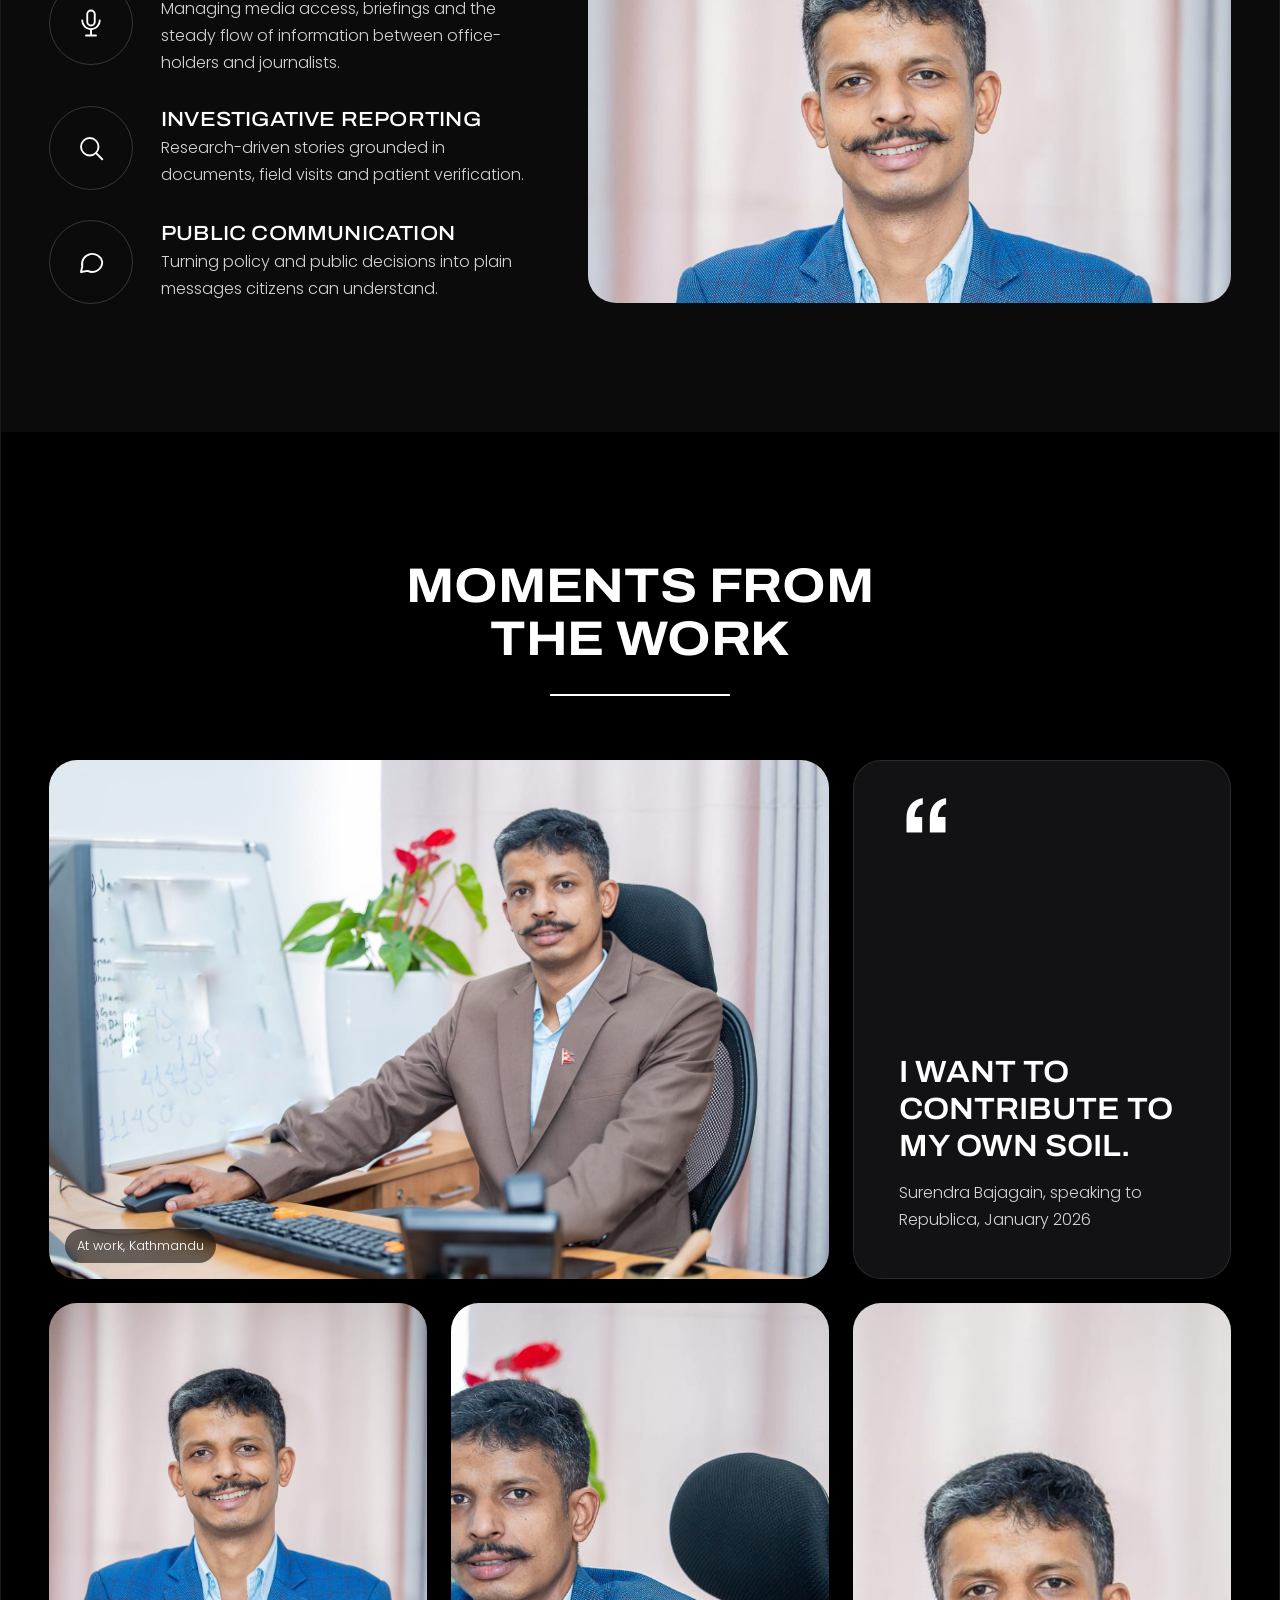
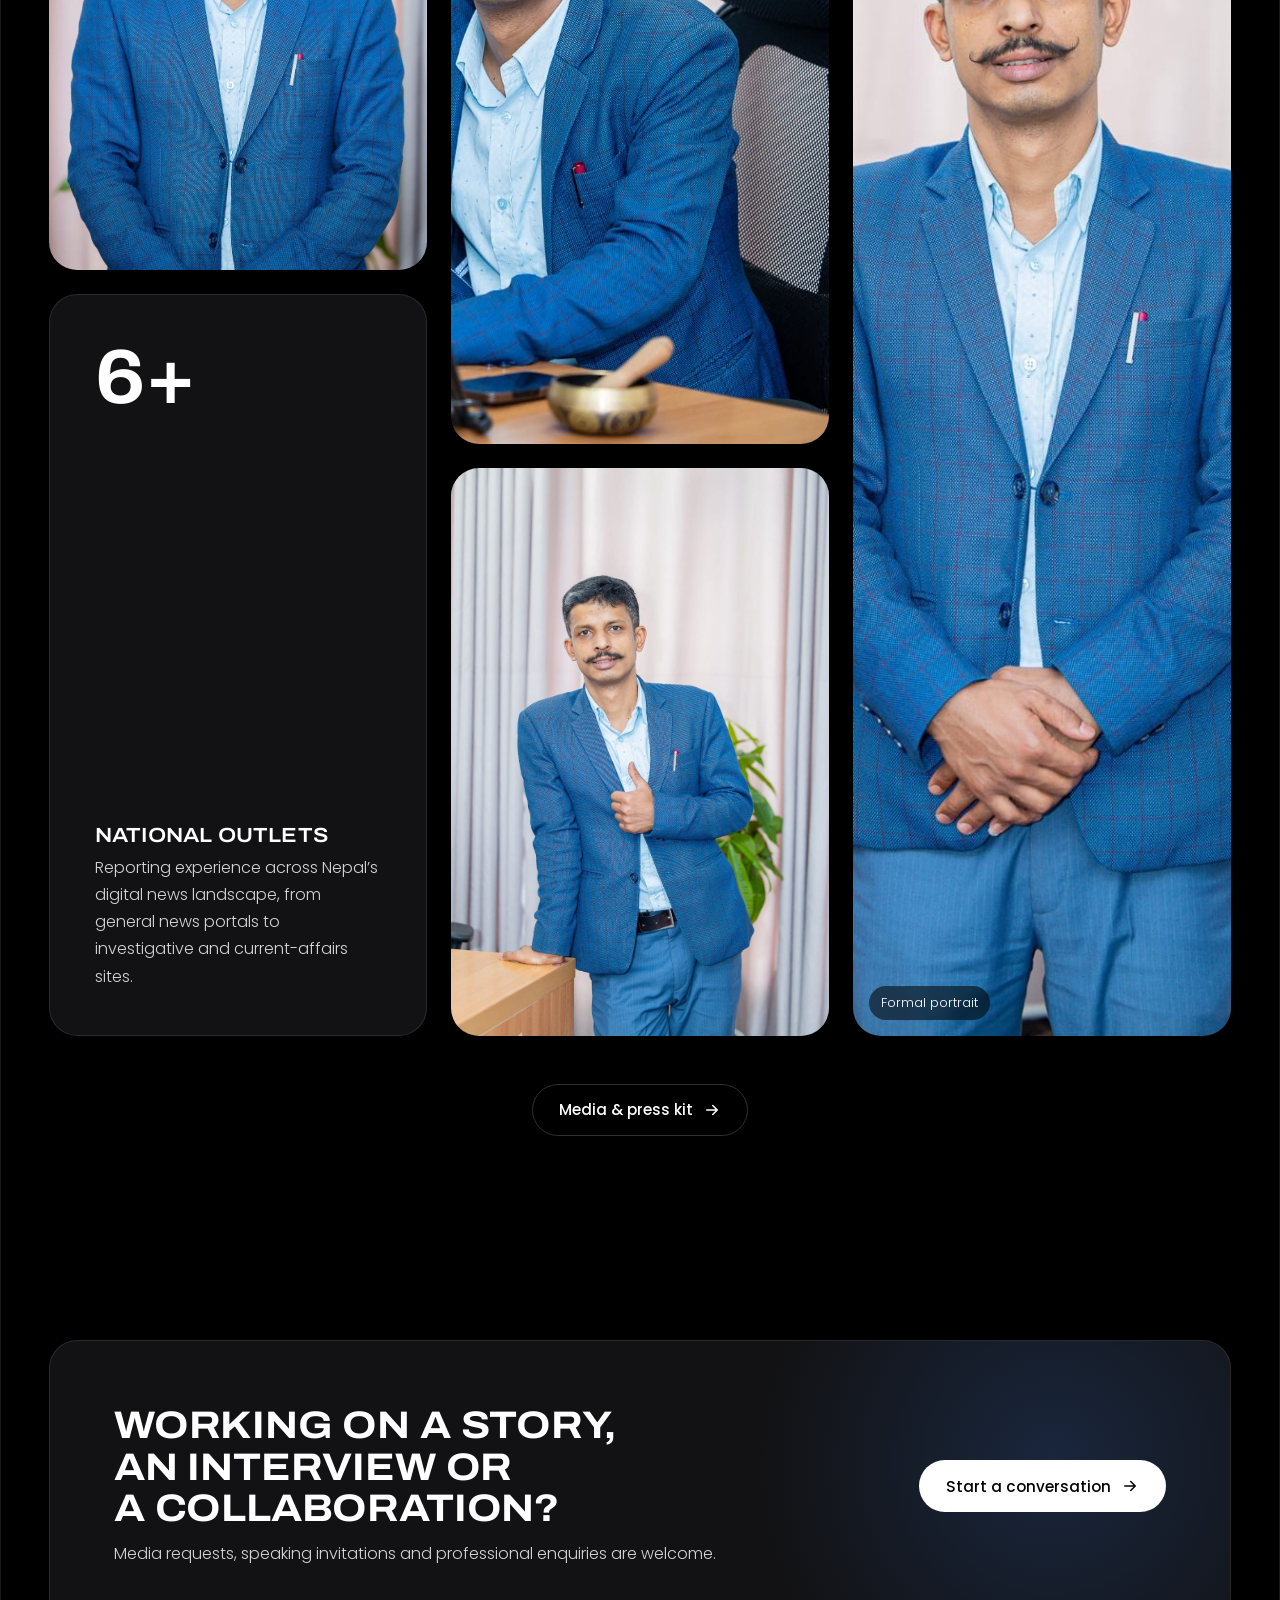
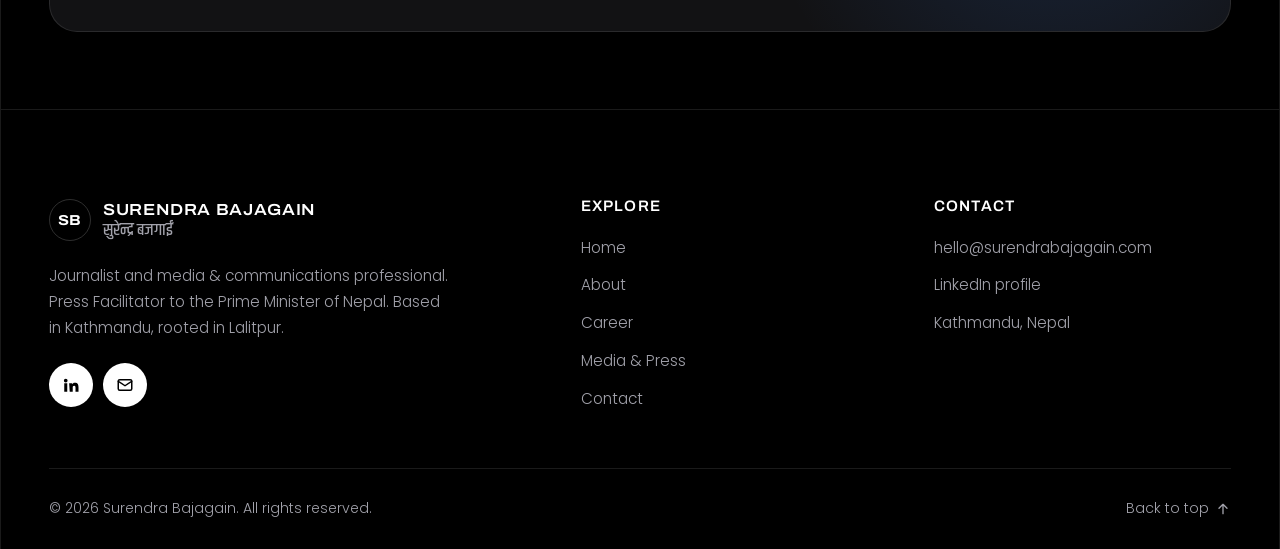
==== commit d191d3c1: "font khand and official links" ====
--- a/index.html
+++ b/index.html
@@ -39,6 +39,12 @@
       href="https://fonts.googleapis.com/css2?family=Archivo:wdth,wght@62..125,100..900&family=Poppins:wght@300;400;500;600&family=Mrs+Saint+Delafield&family=Noto+Sans+Devanagari:wght@400;500&display=swap"
       rel="stylesheet"
     />
+    <link rel="preconnect" href="https://fonts.googleapis.com" />
+    <link rel="preconnect" href="https://fonts.gstatic.com" crossorigin />
+    <link
+      href="https://fonts.googleapis.com/css2?family=Khand:wght@300;400;500;600;700&display=swap"
+      rel="stylesheet"
+    />
     <link rel="stylesheet" href="assets/css/style.css" />
   </head>
   <body>
@@ -50,7 +56,12 @@
           <span class="brand__mark">SB</span>
           <span class="brand__text">
             <span class="brand__name">Surendra Bajagain</span>
-            <span class="brand__sub" lang="ne">सुरेन्द्र बजगाईं</span>
+            <span
+              class="brand__sub"
+              lang="ne"
+              style="font-family: &quot;Khand&quot;, sans-serif"
+              >सुरेन्द्र बजगाईं</span
+            >
           </span>
         </a>
         <button
@@ -81,7 +92,12 @@
             <h1 class="hero__title reveal" data-delay="1">
               <span>Surendra</span><span class="outline">Bajagain</span>
             </h1>
-            <p class="hero__deva reveal" data-delay="1" lang="ne">
+            <p
+              class="hero__deva reveal"
+              data-delay="1"
+              lang="ne"
+              style="font-family: &quot;Khand&quot;, sans-serif"
+            >
               सुरेन्द्र बजगाईं
             </p>
             <p class="hero__lede reveal" data-delay="2">
@@ -168,19 +184,35 @@
               Bylines across Nepal&rsquo;s newsrooms
             </p>
             <ul class="reveal">
-              <li><img src="./assets/img/nepallive.png" alt="" /></li>
-              <li>
-                <img src="./assets/img//nepalwatych.png" alt="" />
-              </li>
-              <li>
-                <img src="./assets/img/ukeraa.png" alt="" />
-              </li>
-              <li><img src="./assets/img/12.png" alt="" /></li>
-              <li>
-                <img src="./assets/img/ekagaj.jpeg" alt="Ekagaj" />
-              </li>
-              <li>
-                <img src="./assets/img/Farak Dhar.png" alt="" />
+              <li>
+                <a href="https://nepallive.com/author-news/473" target="_blank"
+                  ><img src="./assets/img/nepallive.png" alt=""
+                /></a>
+              </li>
+              <li>
+                <a href="#" target="_blank"
+                  ><img src="./assets/img/nepalwatych.png" alt=""
+                /></a>
+              </li>
+              <li>
+                <a href="https://www.ukeraa.com/author/158" target="_blank"
+                  ><img src="./assets/img/ukeraa.png" alt=""
+                /></a>
+              </li>
+              <li>
+                <a href="https://baahrakhari.com/author/101" target="_blank"
+                  ><img src="./assets/img/12.png" alt=""
+                /></a>
+              </li>
+              <li>
+                <a href="https://ekagaj.com/author/author-605/" target="_blank"
+                  ><img src="./assets/img/ekagaj.jpeg" alt="Ekagaj"
+                /></a>
+              </li>
+              <li>
+                <a href="https://farakdhar.com/author/17/" target="_blank"
+                  ><img src="./assets/img/Farak Dhar.png" alt=""
+                /></a>
               </li>
             </ul>
           </div>
@@ -624,7 +656,12 @@
               <span class="brand__mark">SB</span>
               <span class="brand__text">
                 <span class="brand__name">Surendra Bajagain</span>
-                <span class="brand__sub" lang="ne">सुरेन्द्र बजगाईं</span>
+                <span
+                  class="brand__sub"
+                  lang="ne"
+                  style="font-family: &quot;Khand&quot;, sans-serif"
+                  >सुरेन्द्र बजगाईं</span
+                >
               </span>
             </a>
             <p class="footer__about">
--- a/assets/css/style.css
+++ b/assets/css/style.css
@@ -327,7 +327,8 @@
   letter-spacing: 0.04em;
 }
 .brand__sub {
-  font-size: 0.8rem;
+  font-size: 1.07rem;
+  font-weight: 500;
   color: var(--muted);
 }
 
@@ -569,7 +570,10 @@
   font-size: 1.02rem;
 }
 .hero__deva {
-  font-size: 1.05rem;
+  font-size: 1.6rem;
+  font-weight: 500;
+  word-spacing: 5px;
+  letter-spacing: 1px;
   color: var(--muted);
   margin: -12px 0 22px;
 }
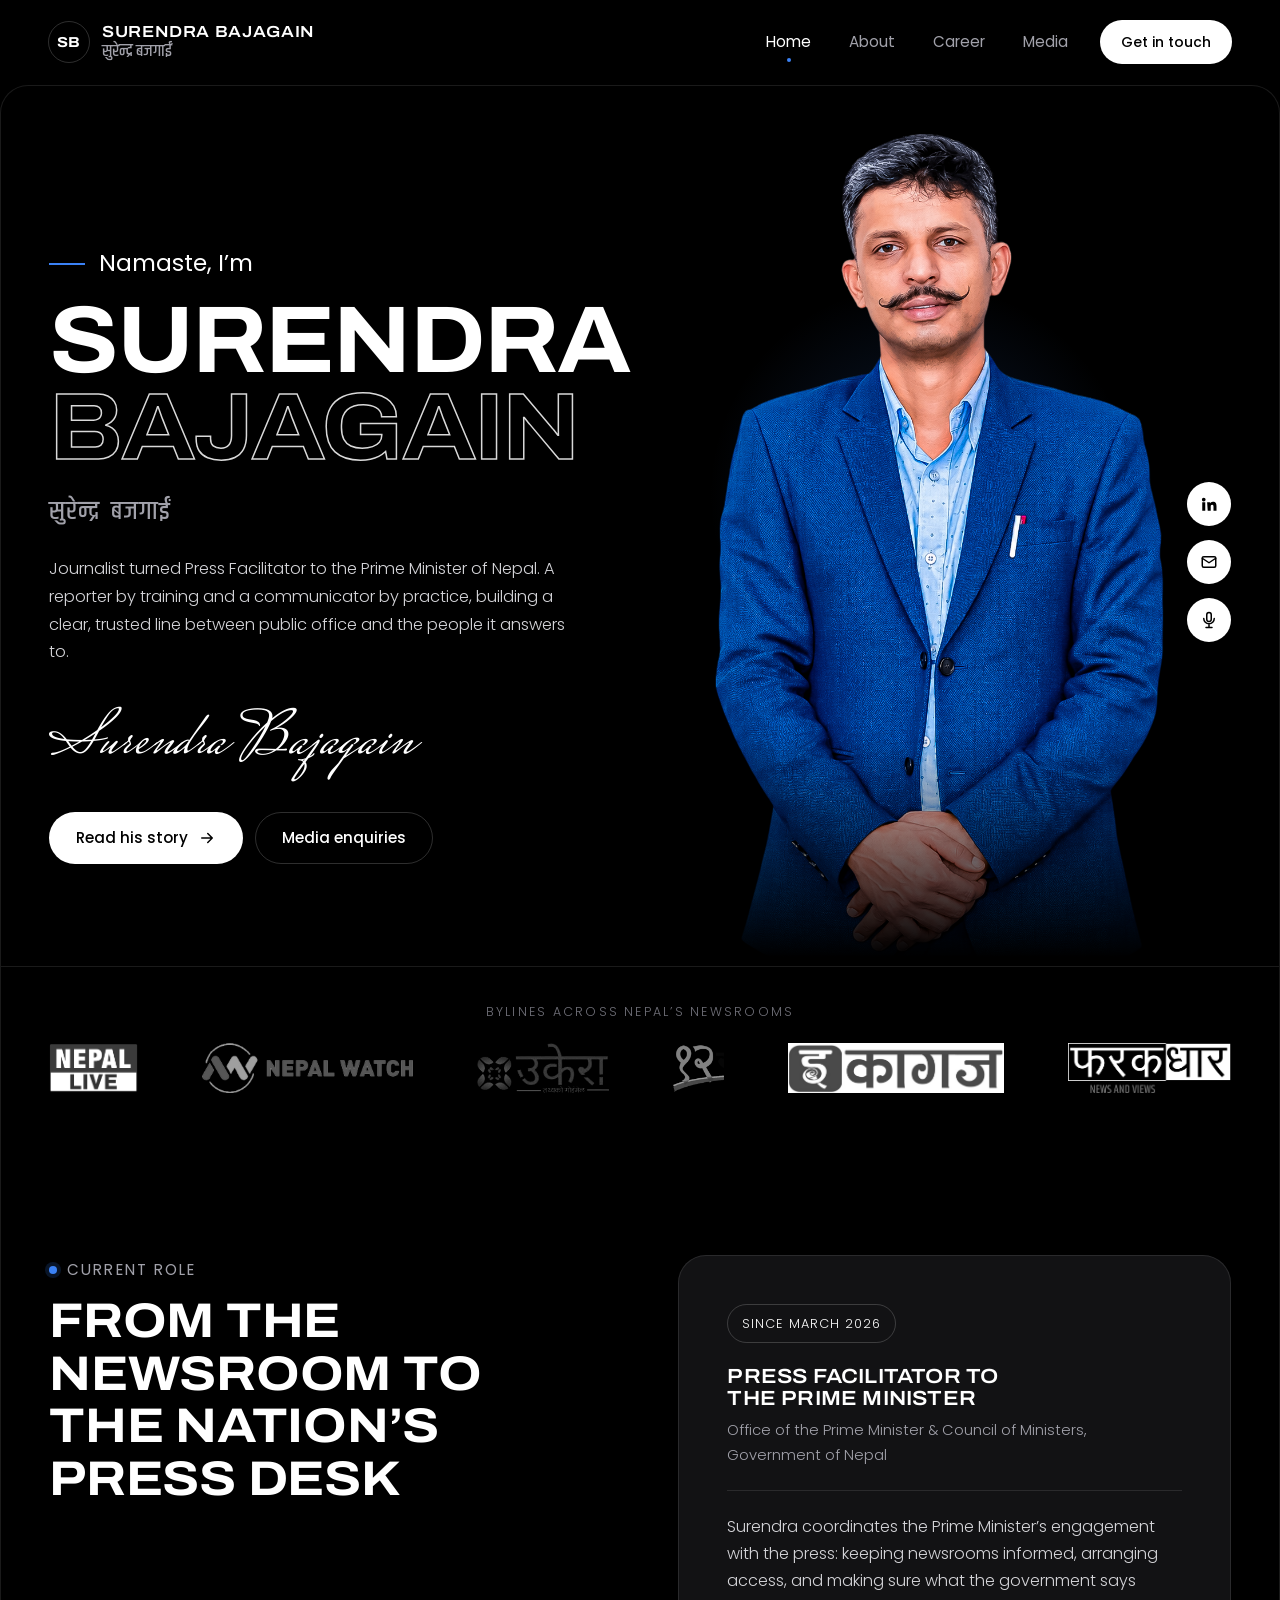
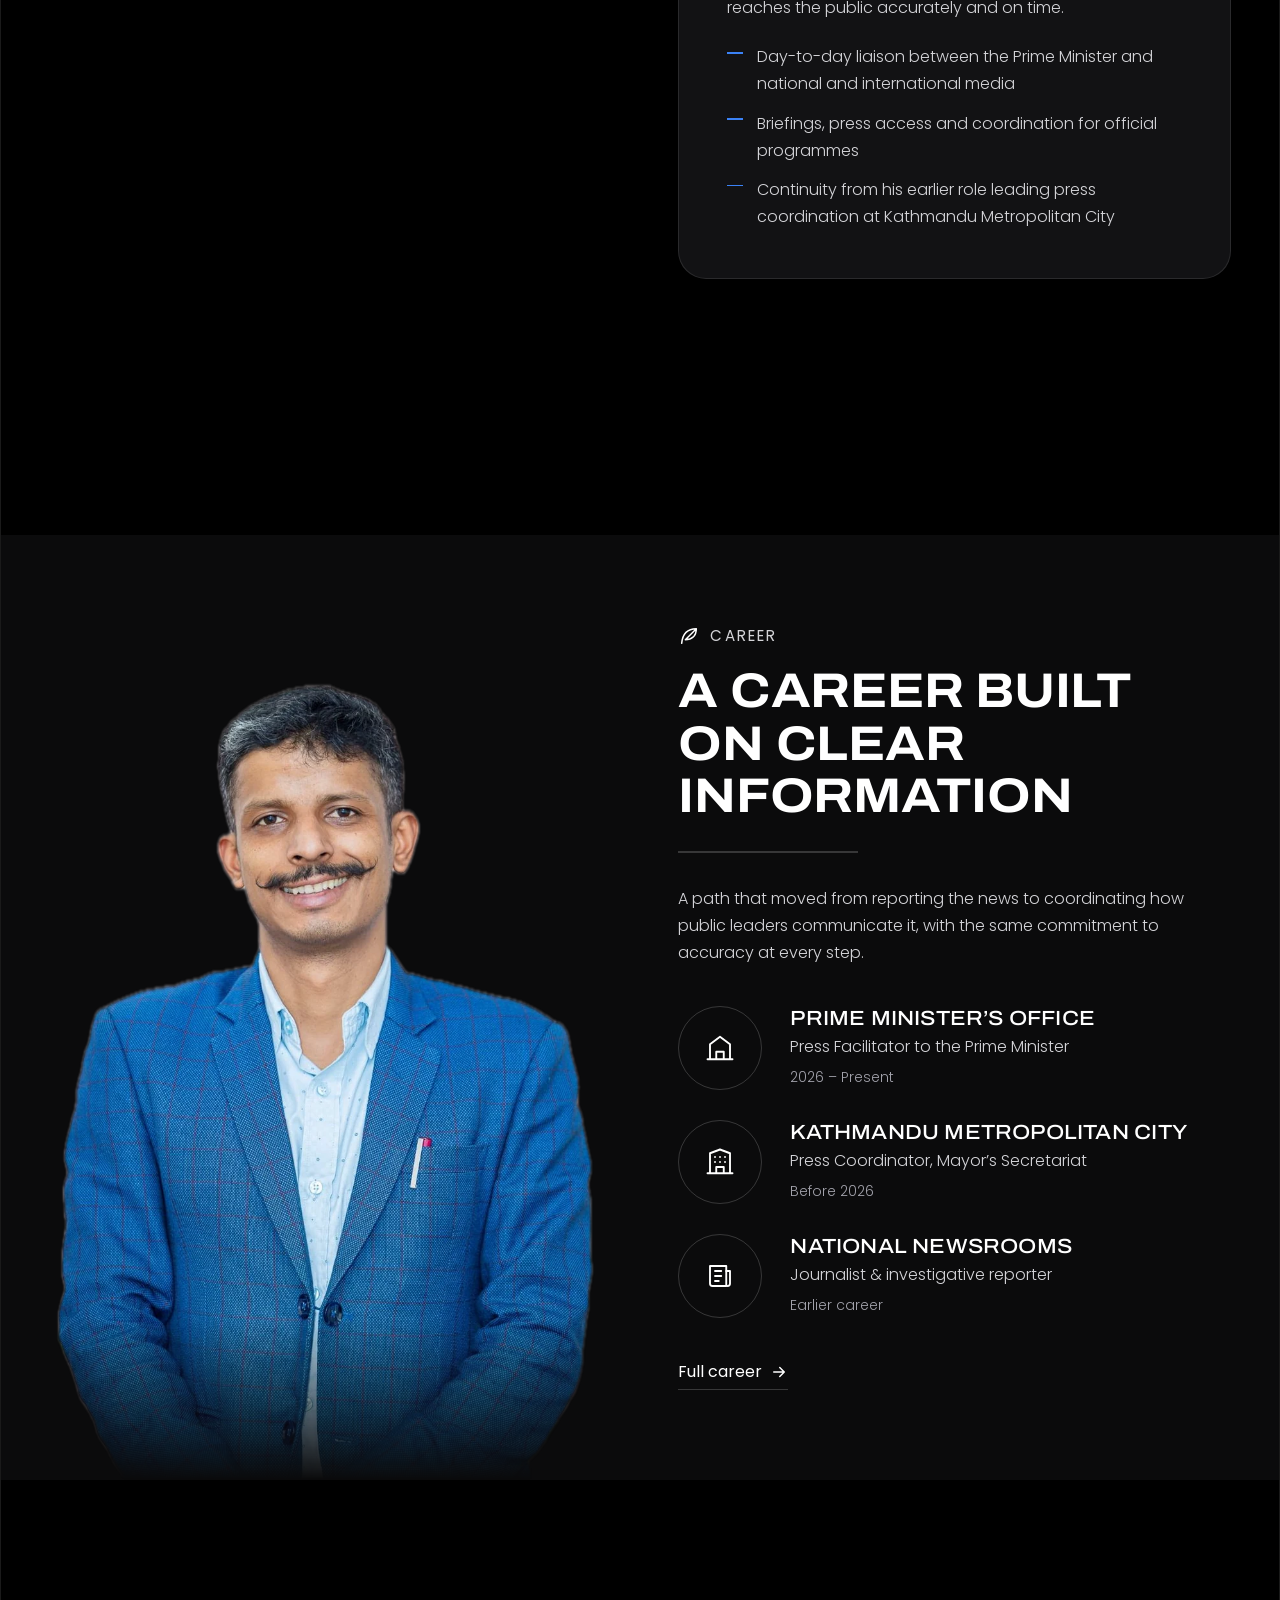
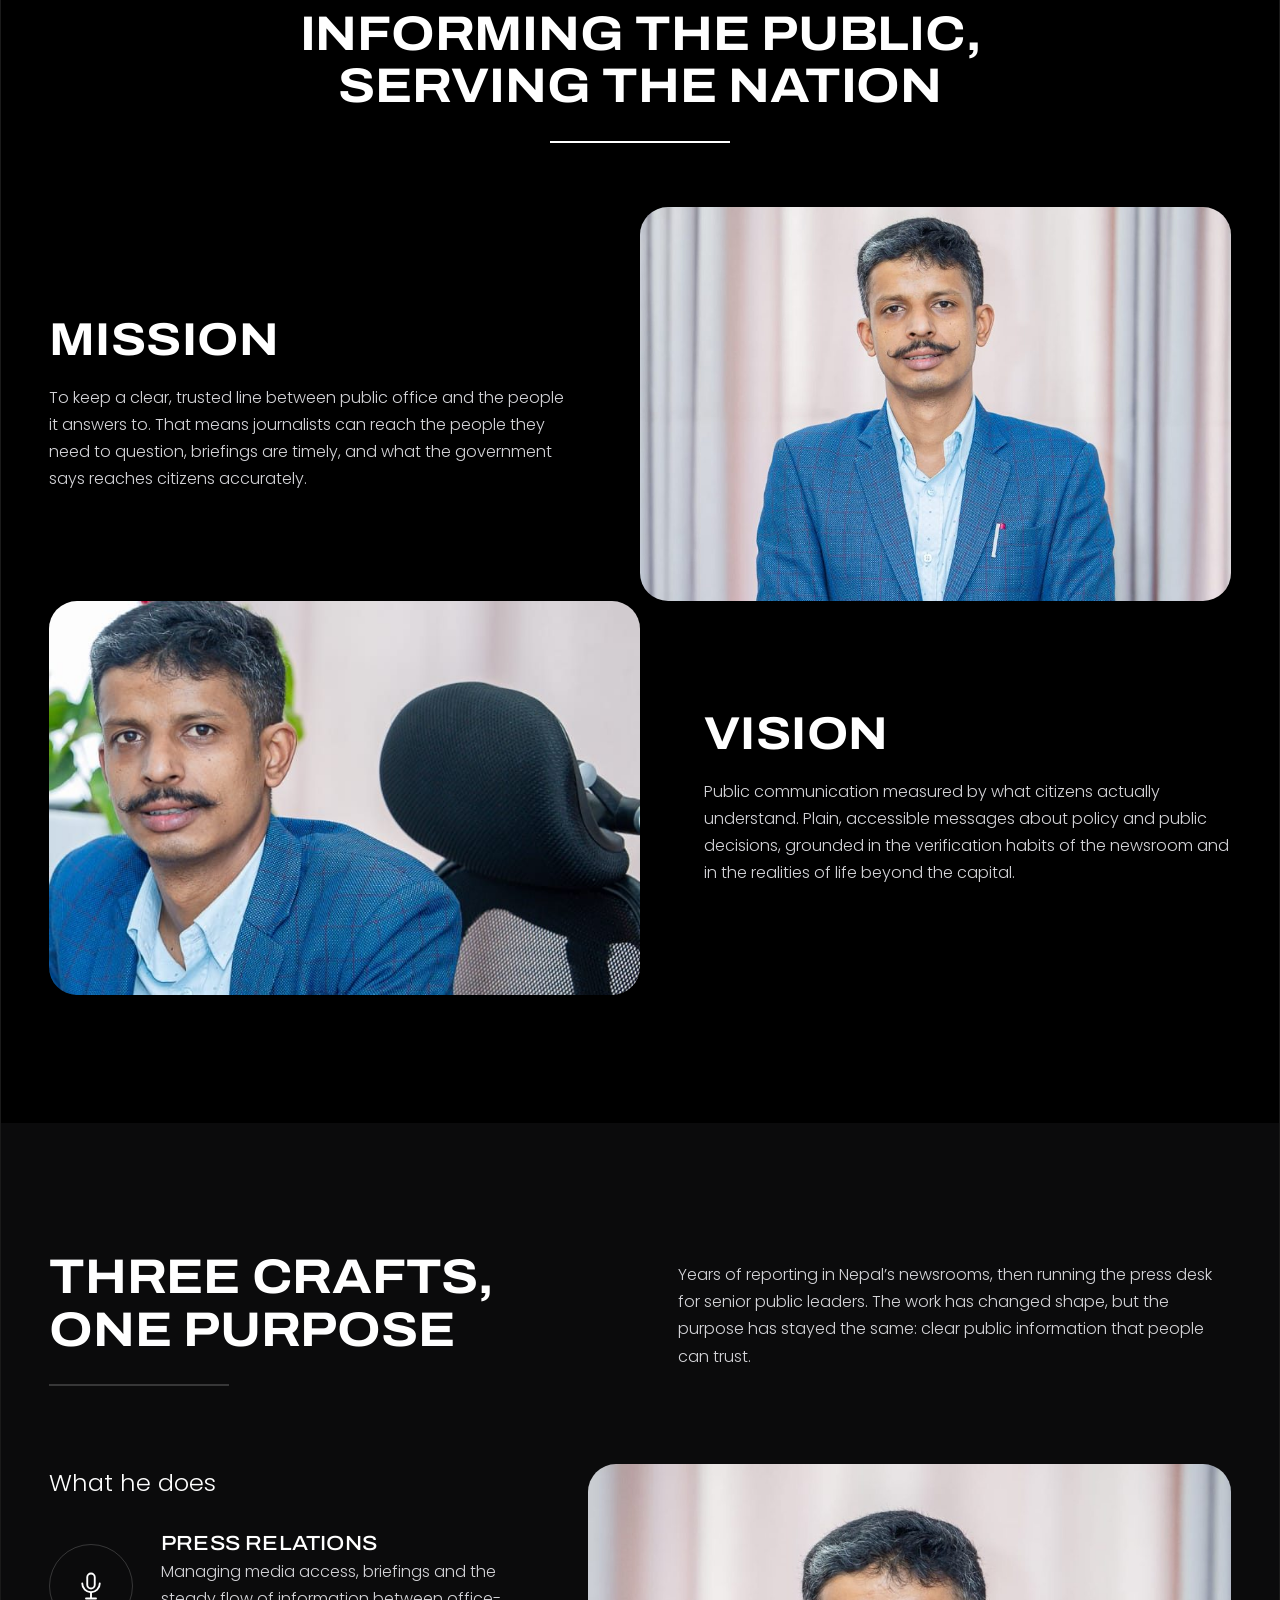
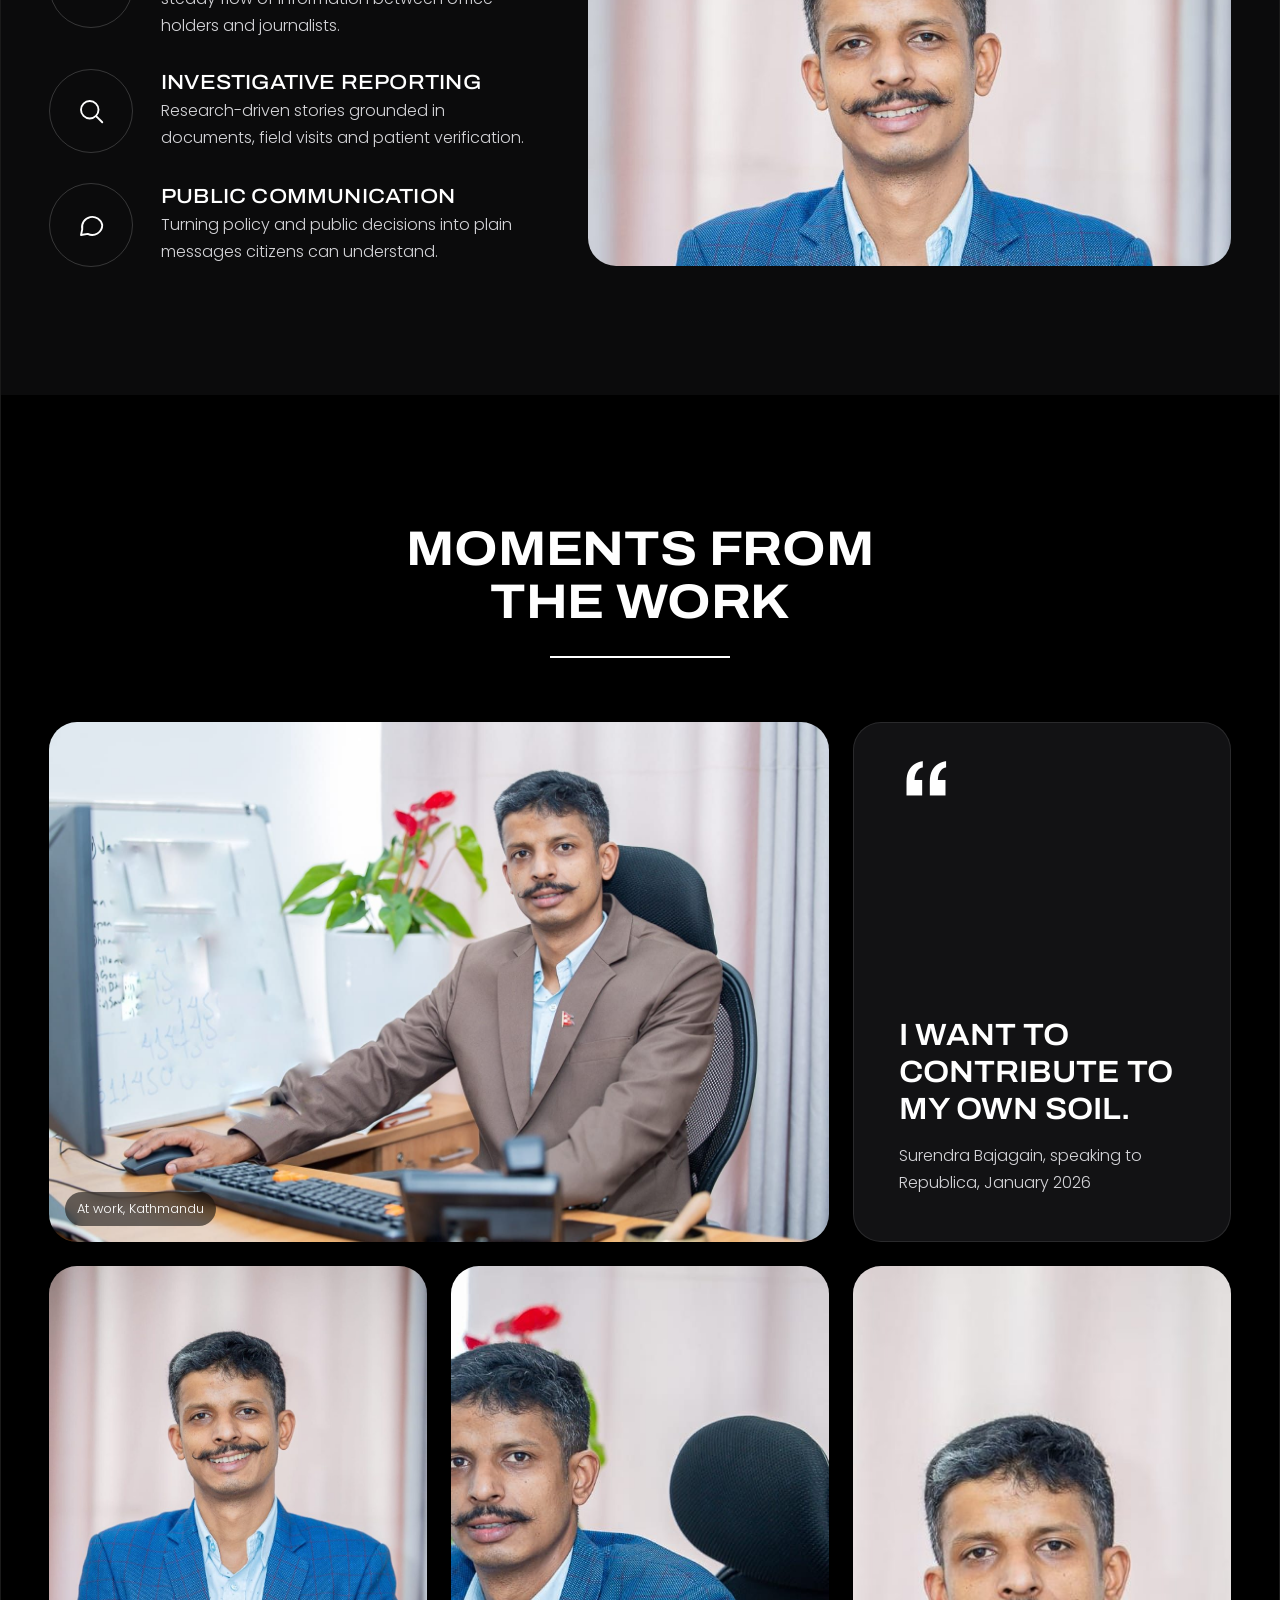
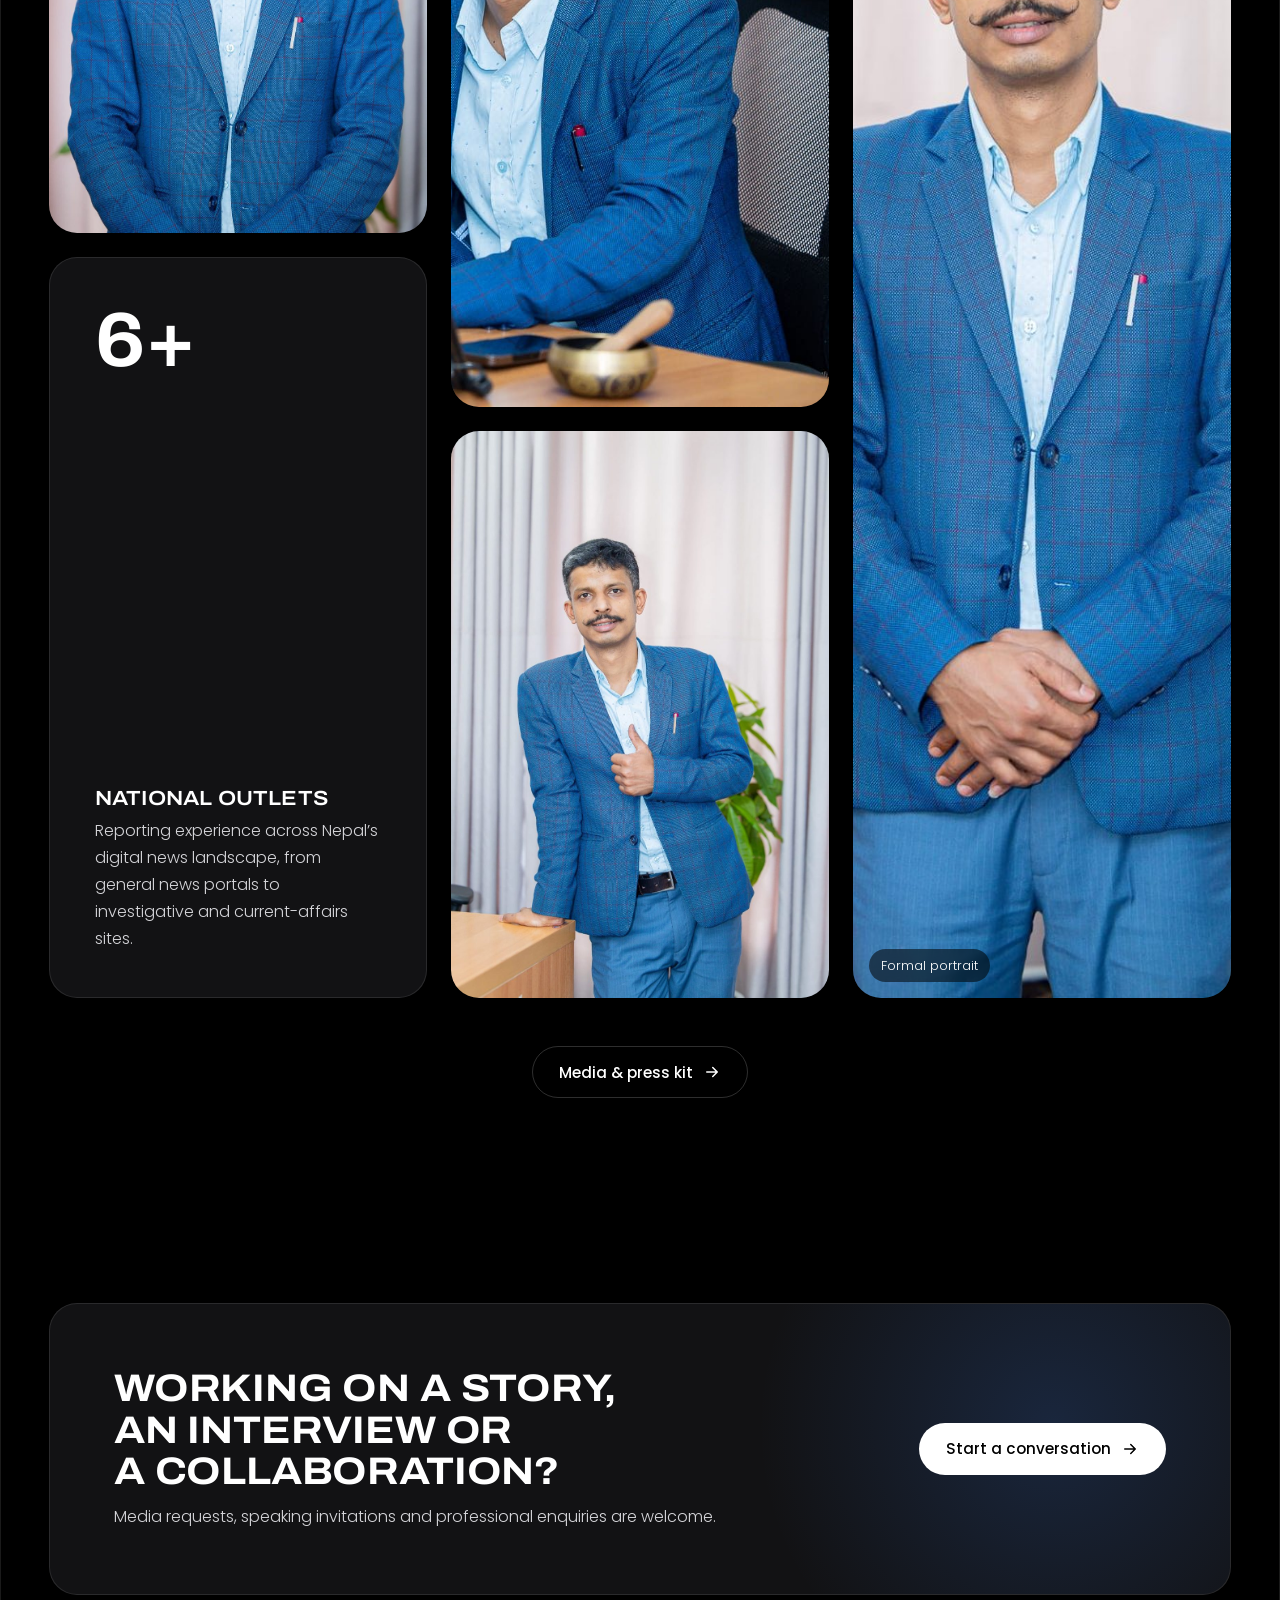
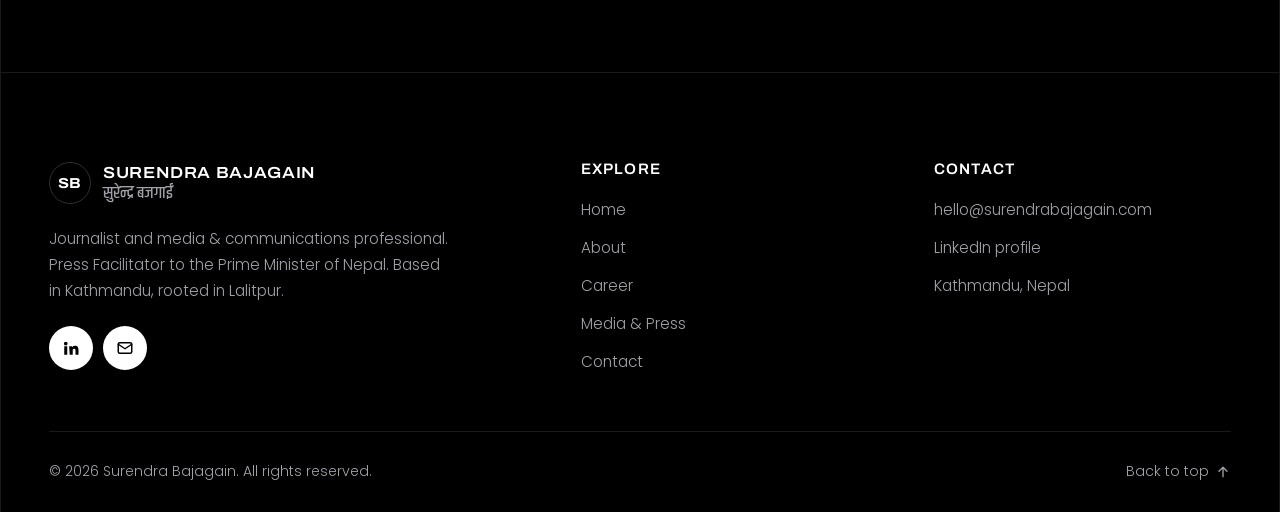
==== commit 426caca6: "update in hero section" ====
--- a/index.html
+++ b/index.html
@@ -128,7 +128,7 @@
           </div>
           <figure class="hero__figure reveal" data-delay="2">
             <img
-              src="assets/img/image-2.png"
+              src="assets/img/dsfdsf.png"
               alt="Portrait of Surendra Bajagain in a blue blazer, smiling"
               width="862"
               height="1254"
@@ -190,7 +190,7 @@
                 /></a>
               </li>
               <li>
-                <a href="#" target="_blank"
+                <a href="https://nepalwatch.com/" target="_blank"
                   ><img src="./assets/img/nepalwatych.png" alt=""
                 /></a>
               </li>
--- a/assets/css/style.css
+++ b/assets/css/style.css
@@ -662,6 +662,68 @@
   height: 18px;
 }
 
+/* wordmark career part */
+.wordmarks-career {
+  margin-top: 50px;
+  border-top: none;
+  /* padding-block: 34px; */
+  position: relative;
+  z-index: 2;
+  background: var(--bg);
+}
+
+.wordmarks-career__label {
+  text-align: center;
+  font-size: 0.78rem;
+  letter-spacing: 0.18em;
+  text-transform: uppercase;
+  color: var(--dim);
+  /* margin-bottom: 20px; */
+}
+
+.wordmarks-career ul {
+  list-style: none;
+  margin: 0;
+  padding: 0;
+  display: flex;
+  flex-wrap: wrap;
+  justify-content: space-between;
+  gap: 18px 40px;
+}
+
+.wordmarks-career img {
+  display: block;
+  width: auto;
+  height: 50px;
+  filter: grayscale(100%);
+  transition: filter 0.3s ease;
+}
+
+.wordmarks-career img:hover {
+  filter: grayscale(0%);
+}
+
+.wordmarks-career li {
+  display: inline-flex;
+  align-items: center;
+  gap: 10px;
+  font: 600 1.15rem/1 var(--font-display);
+  font-stretch: 100%;
+  color: #8b8b93;
+  letter-spacing: 0.01em;
+  transition: color 0.25s;
+}
+
+.wordmarks-career li:hover {
+  color: #fff;
+}
+
+.wordmarks-career li svg {
+  width: 24px;
+  height: 24px;
+  opacity: 0.9;
+}
+
 /* Wordmark strip (outlets), like the logo row in the reference */
 .wordmarks {
   border-top: 1px solid var(--line);
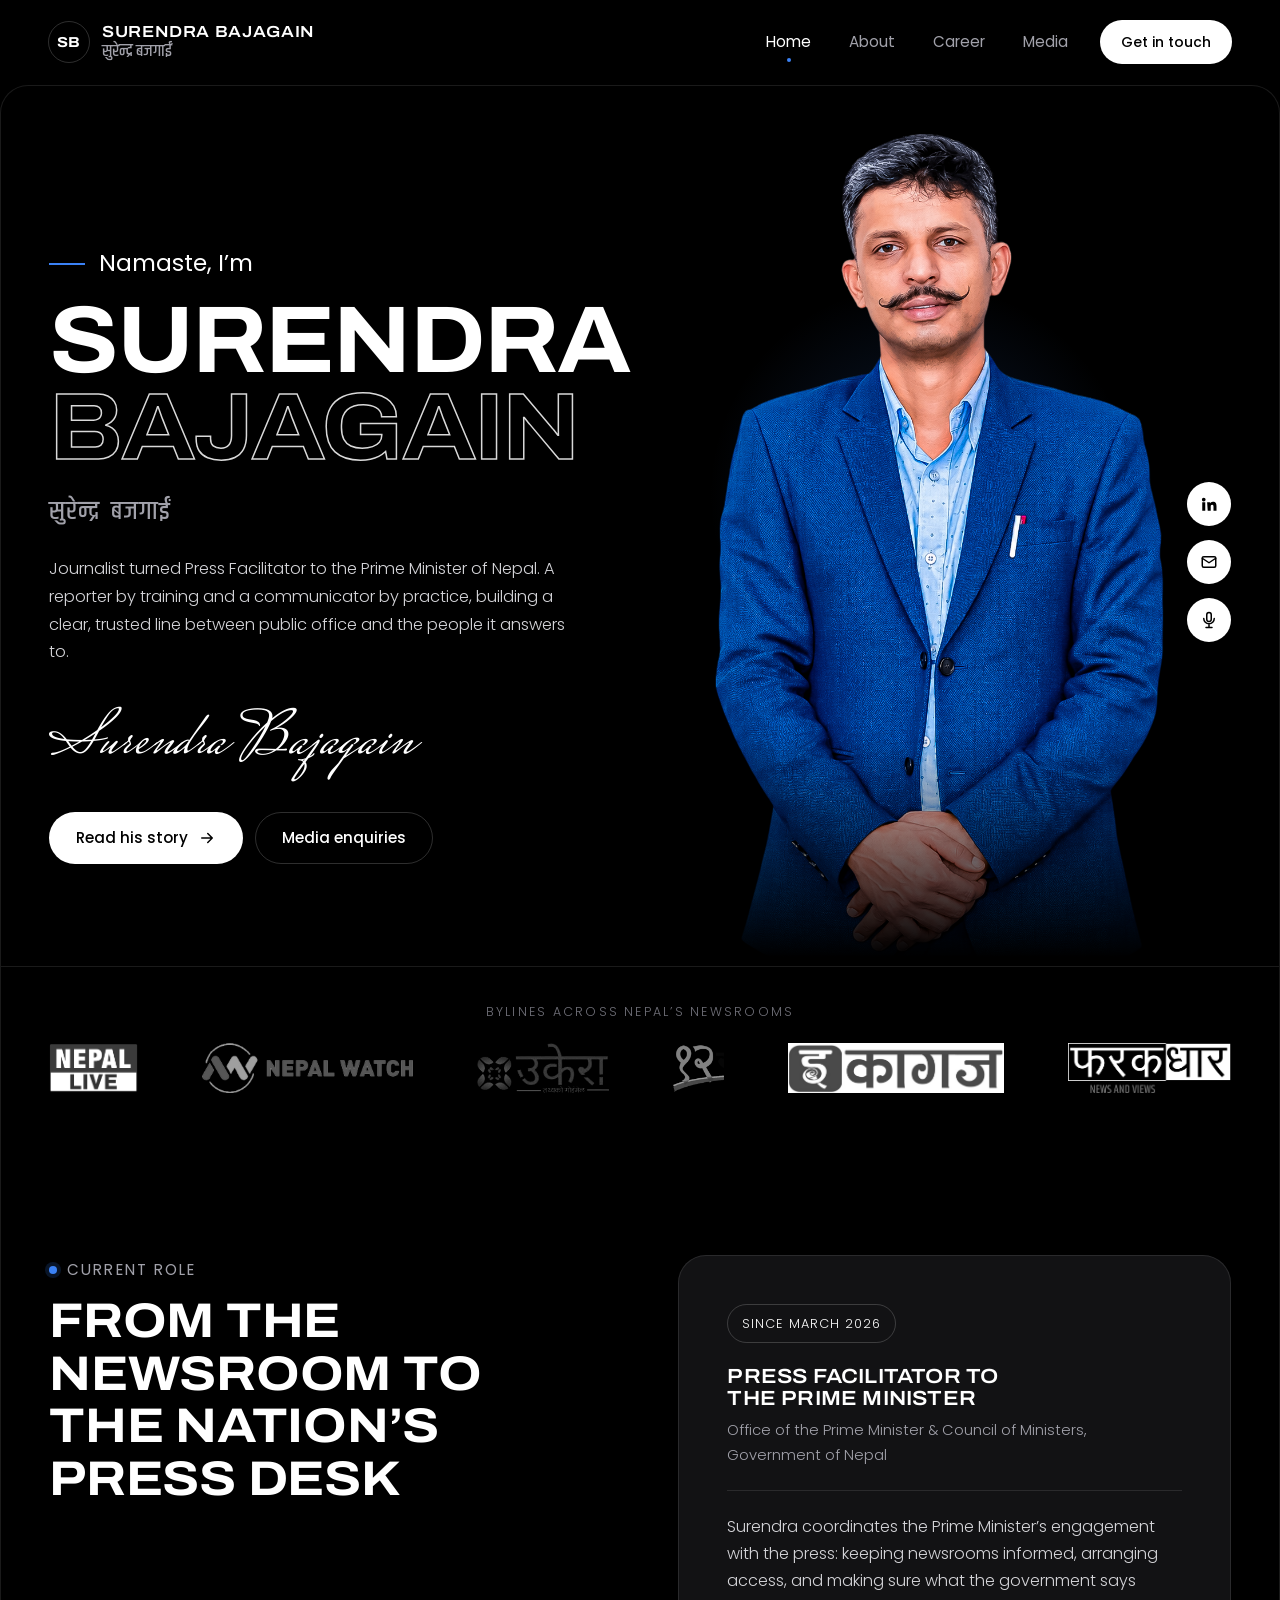
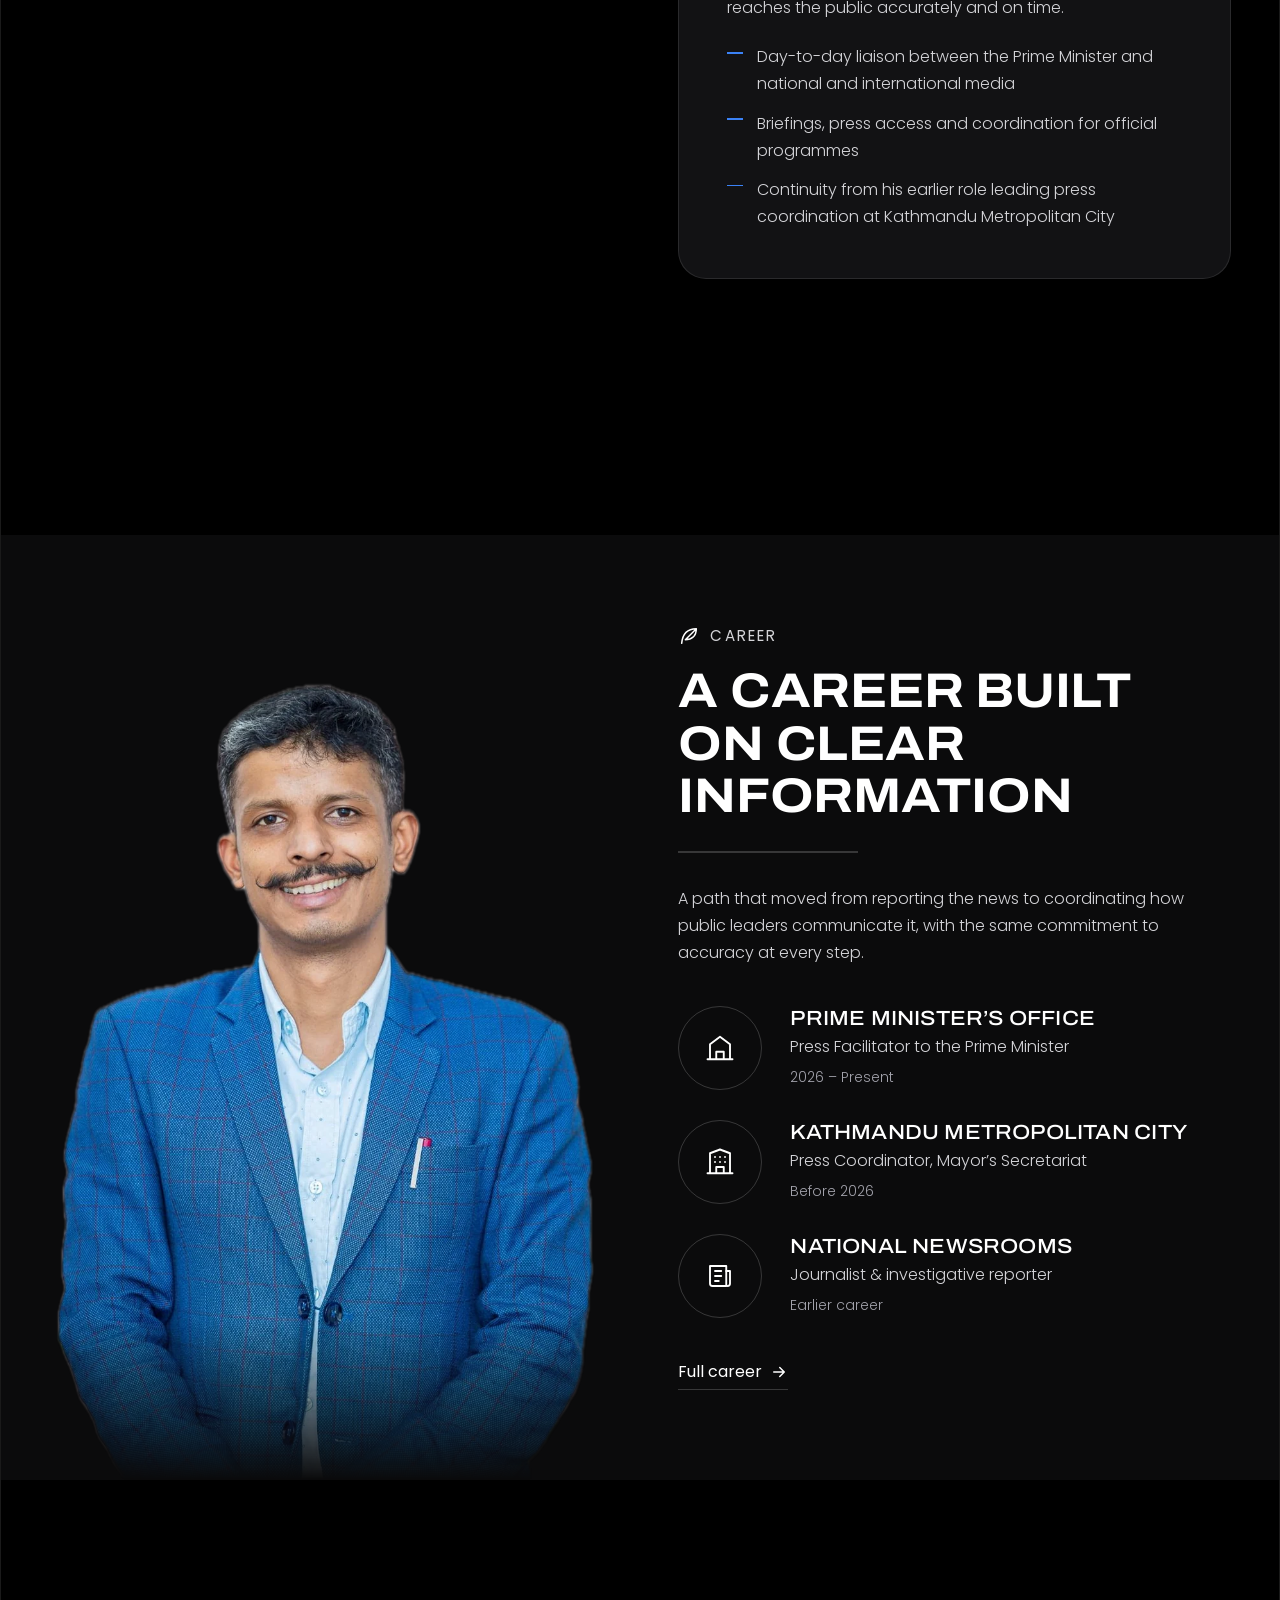
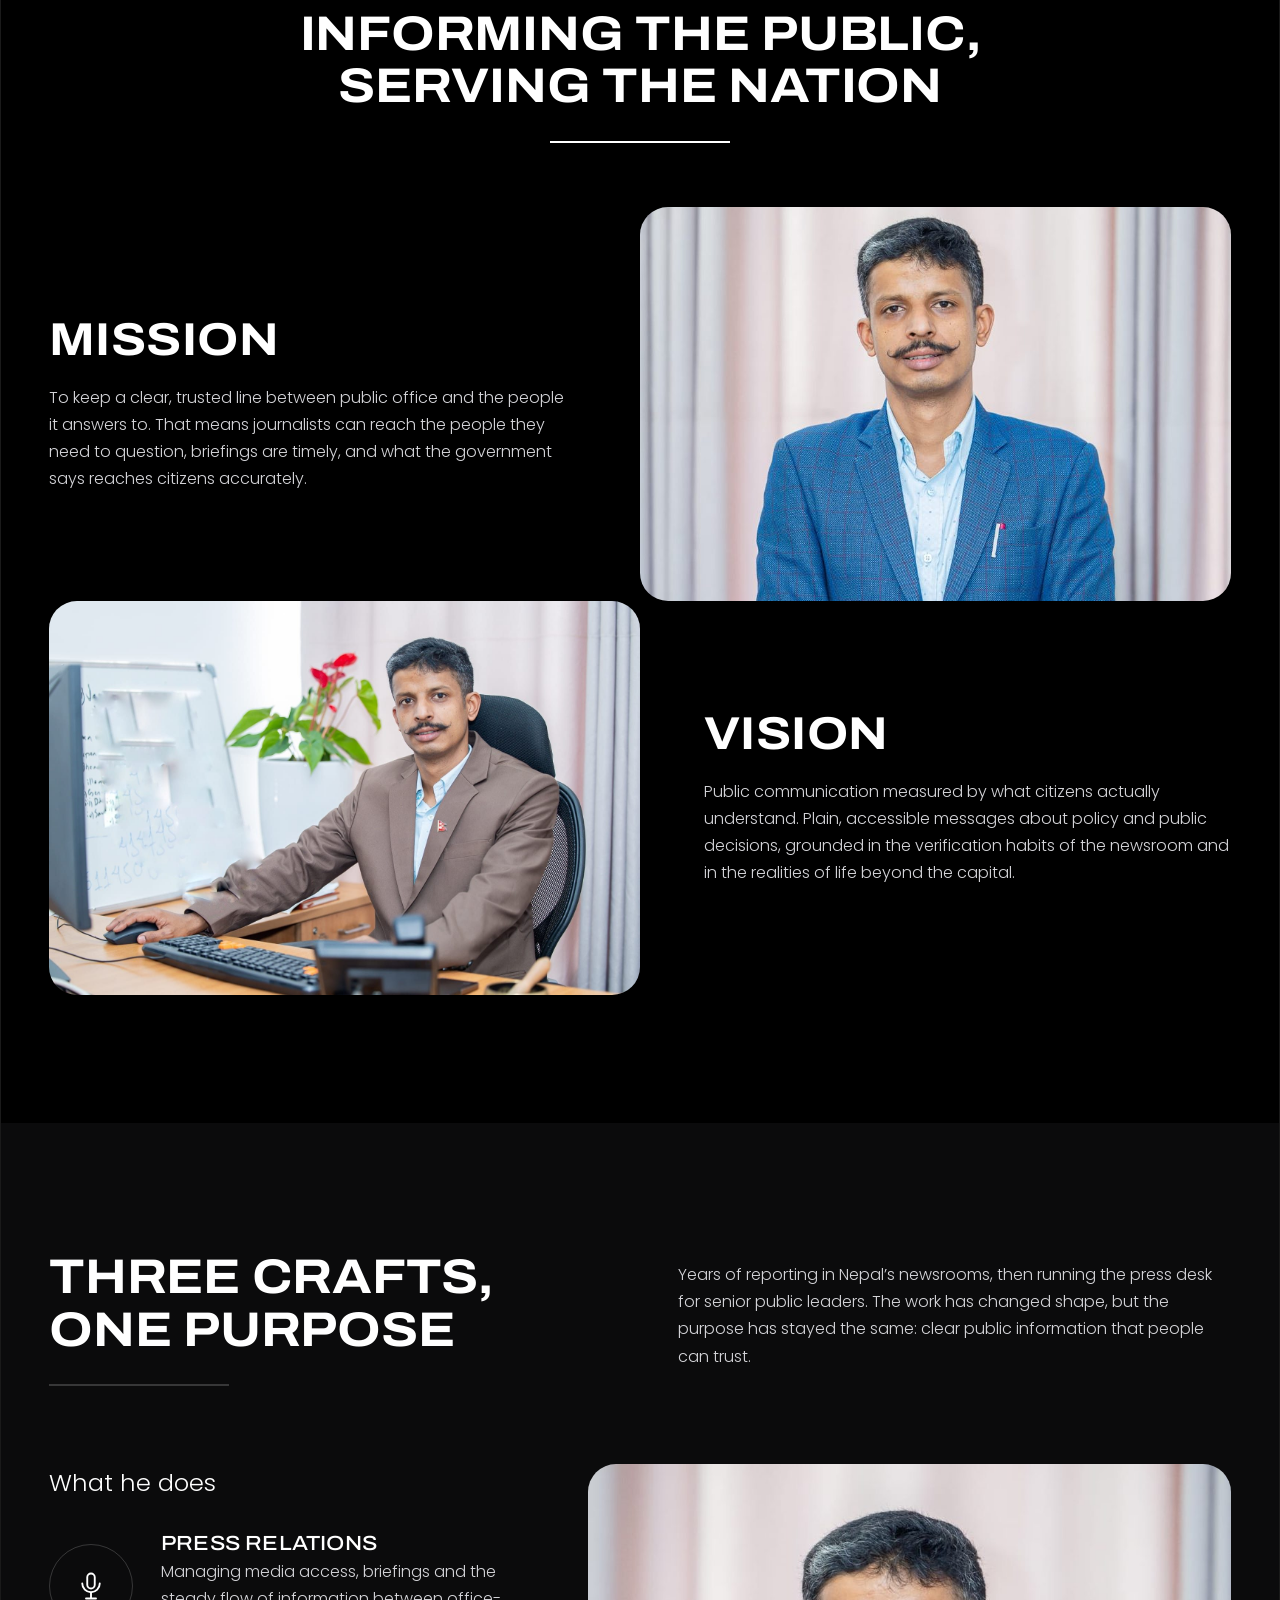
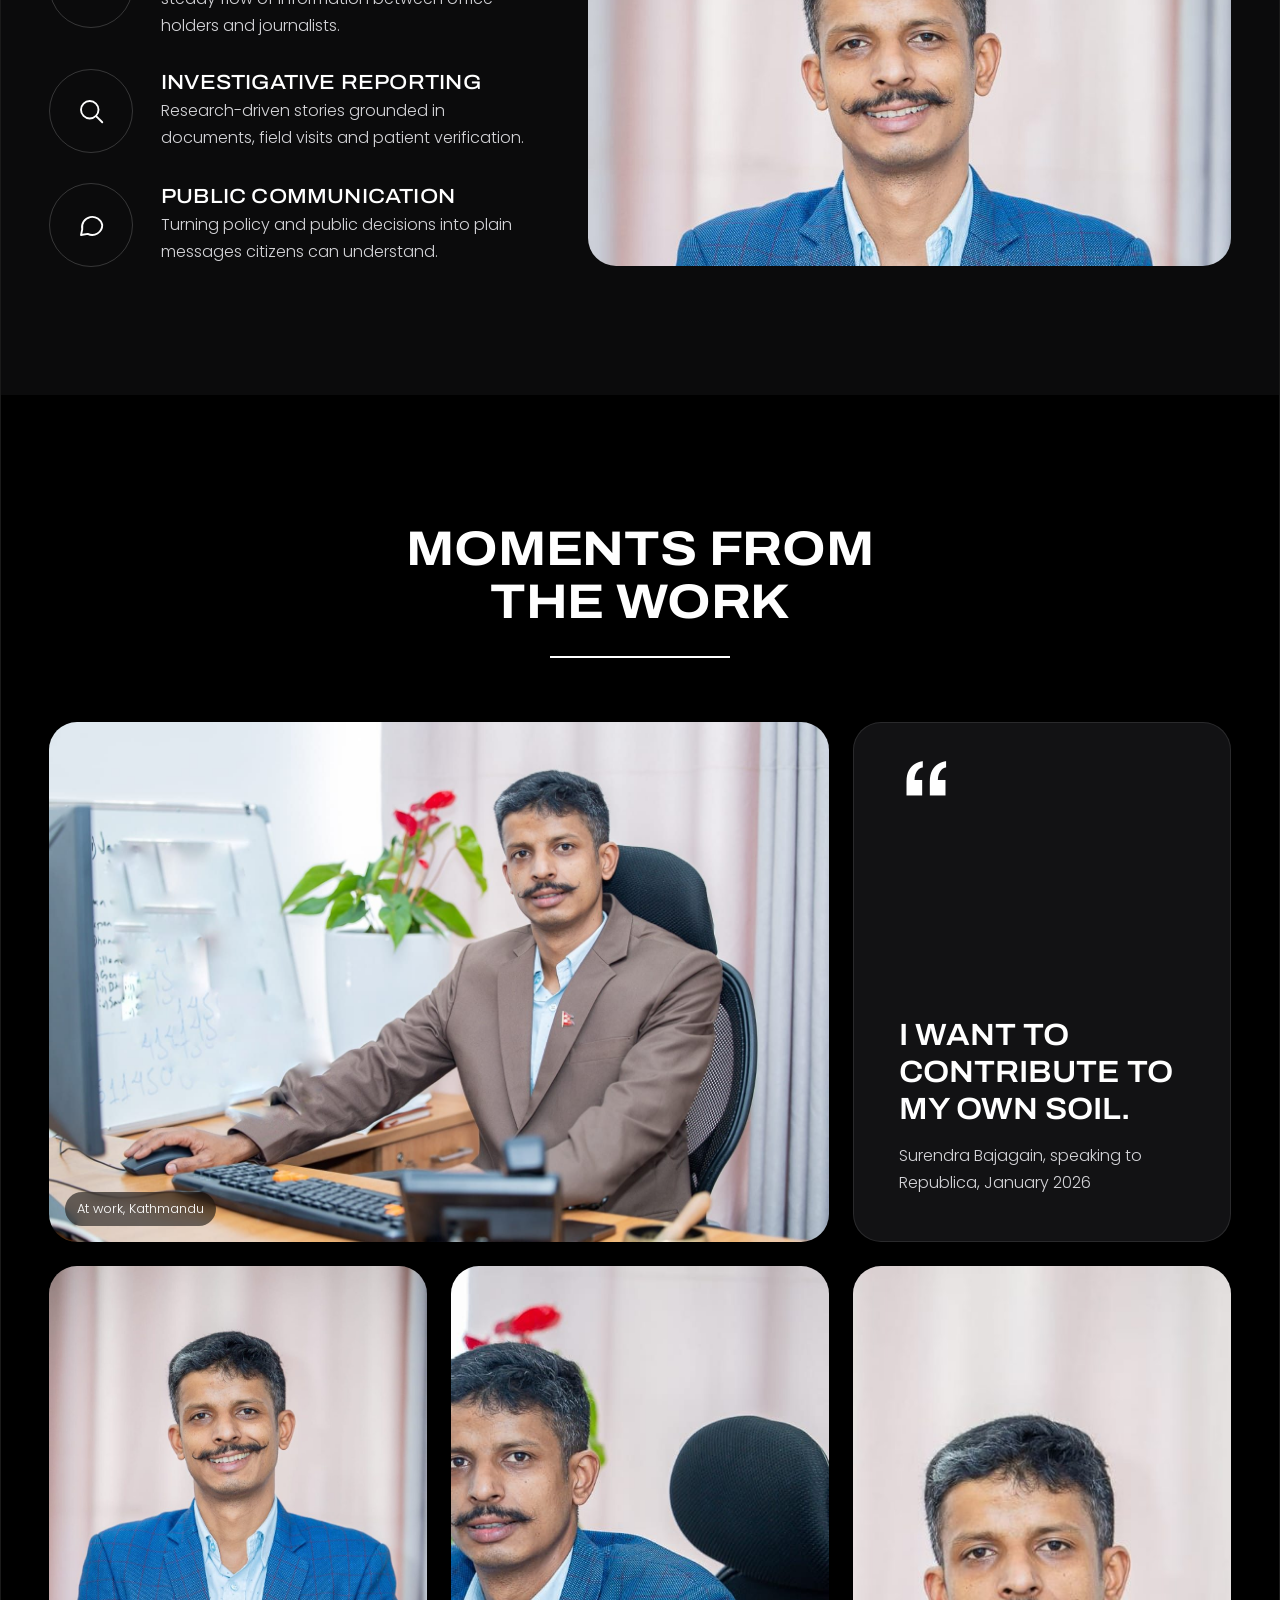
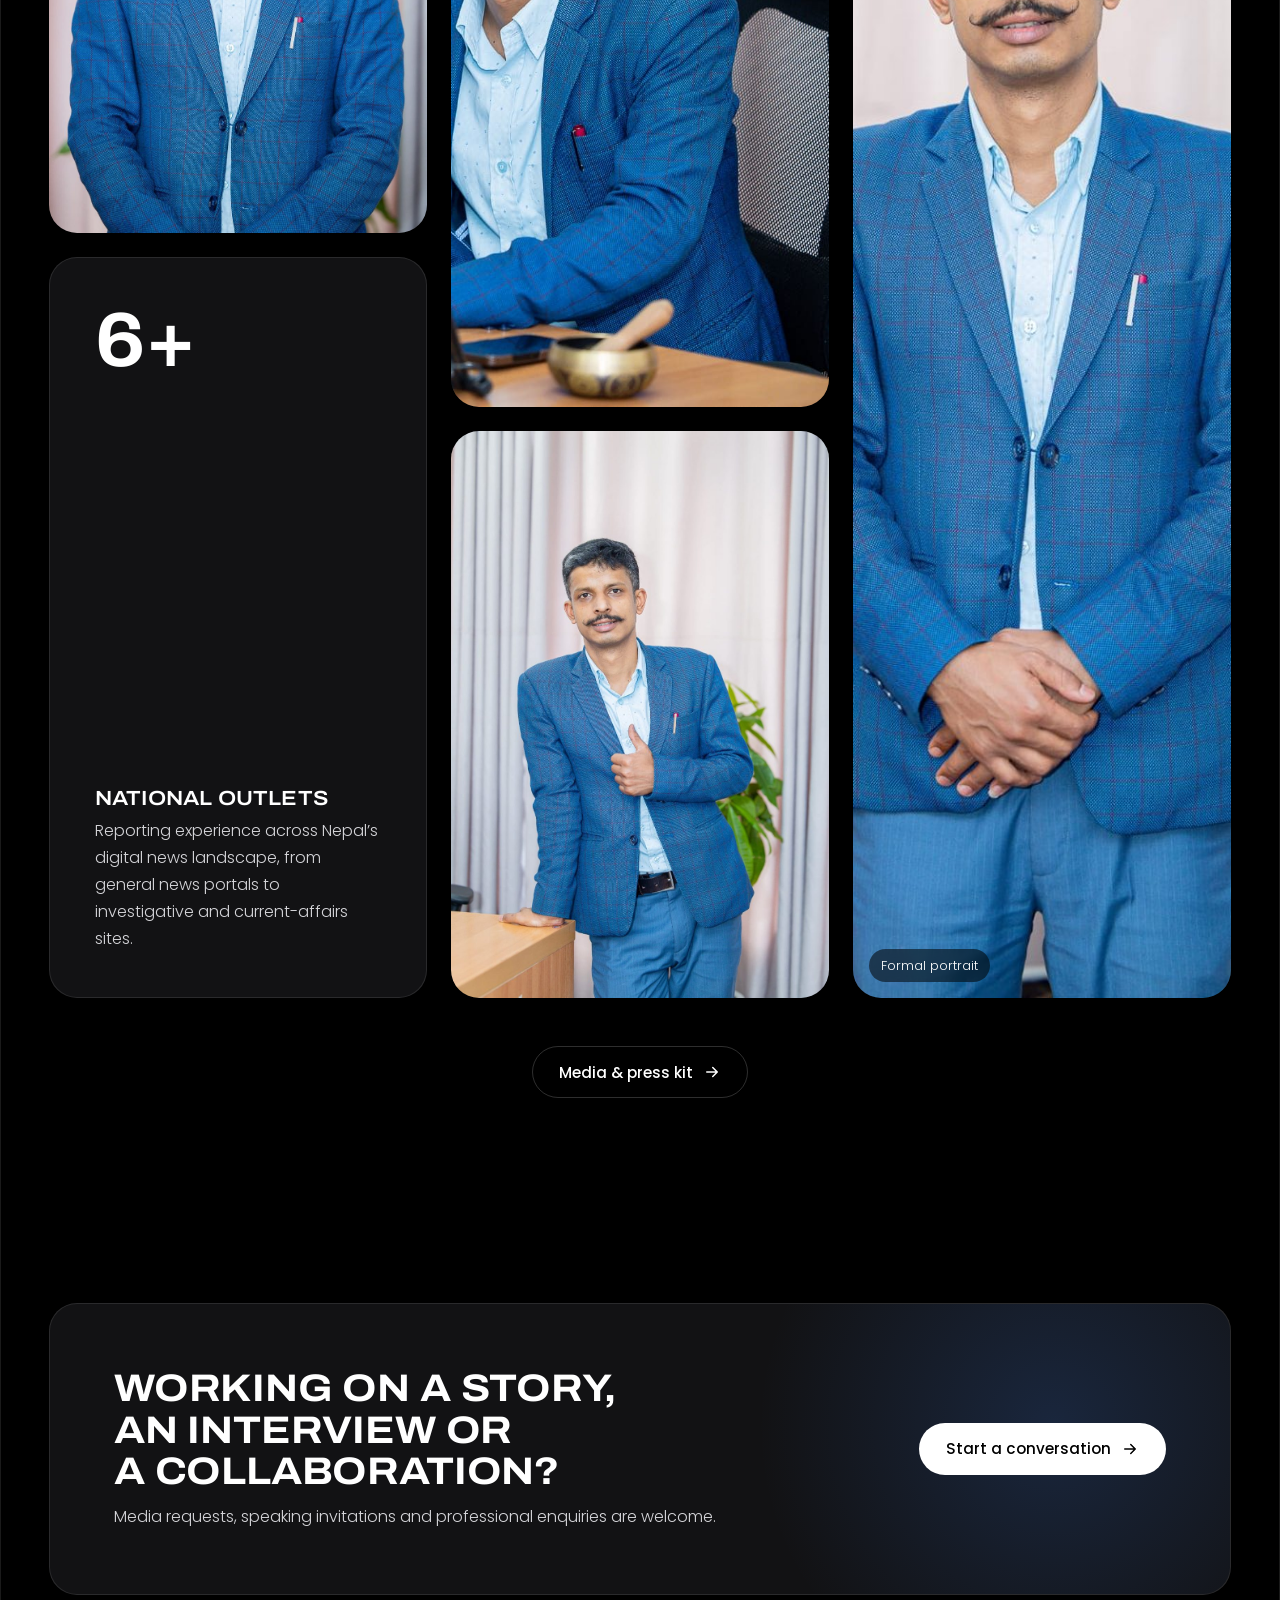
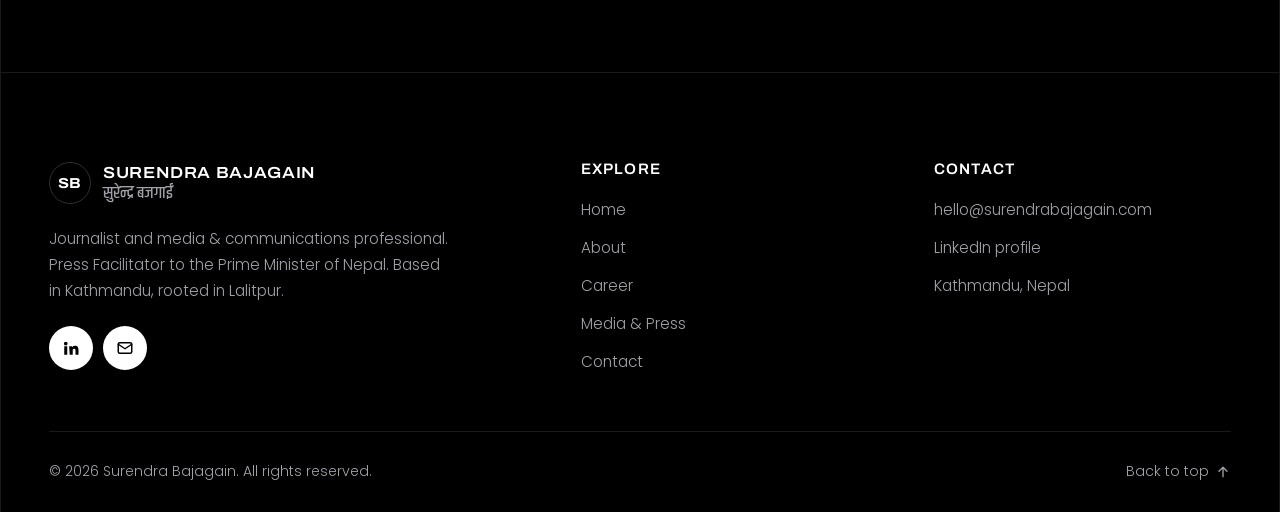
==== commit 299be16e: "image update" ====
--- a/index.html
+++ b/index.html
@@ -408,7 +408,7 @@
             </figure>
             <figure class="zigzag__media zigzag__media--b reveal">
               <img
-                src="assets/img/at-work.jpg"
+                src="assets/img/at-desk.jpg"
                 alt="Surendra Bajagain working at his desk in a blue blazer"
                 width="720"
                 height="1066"
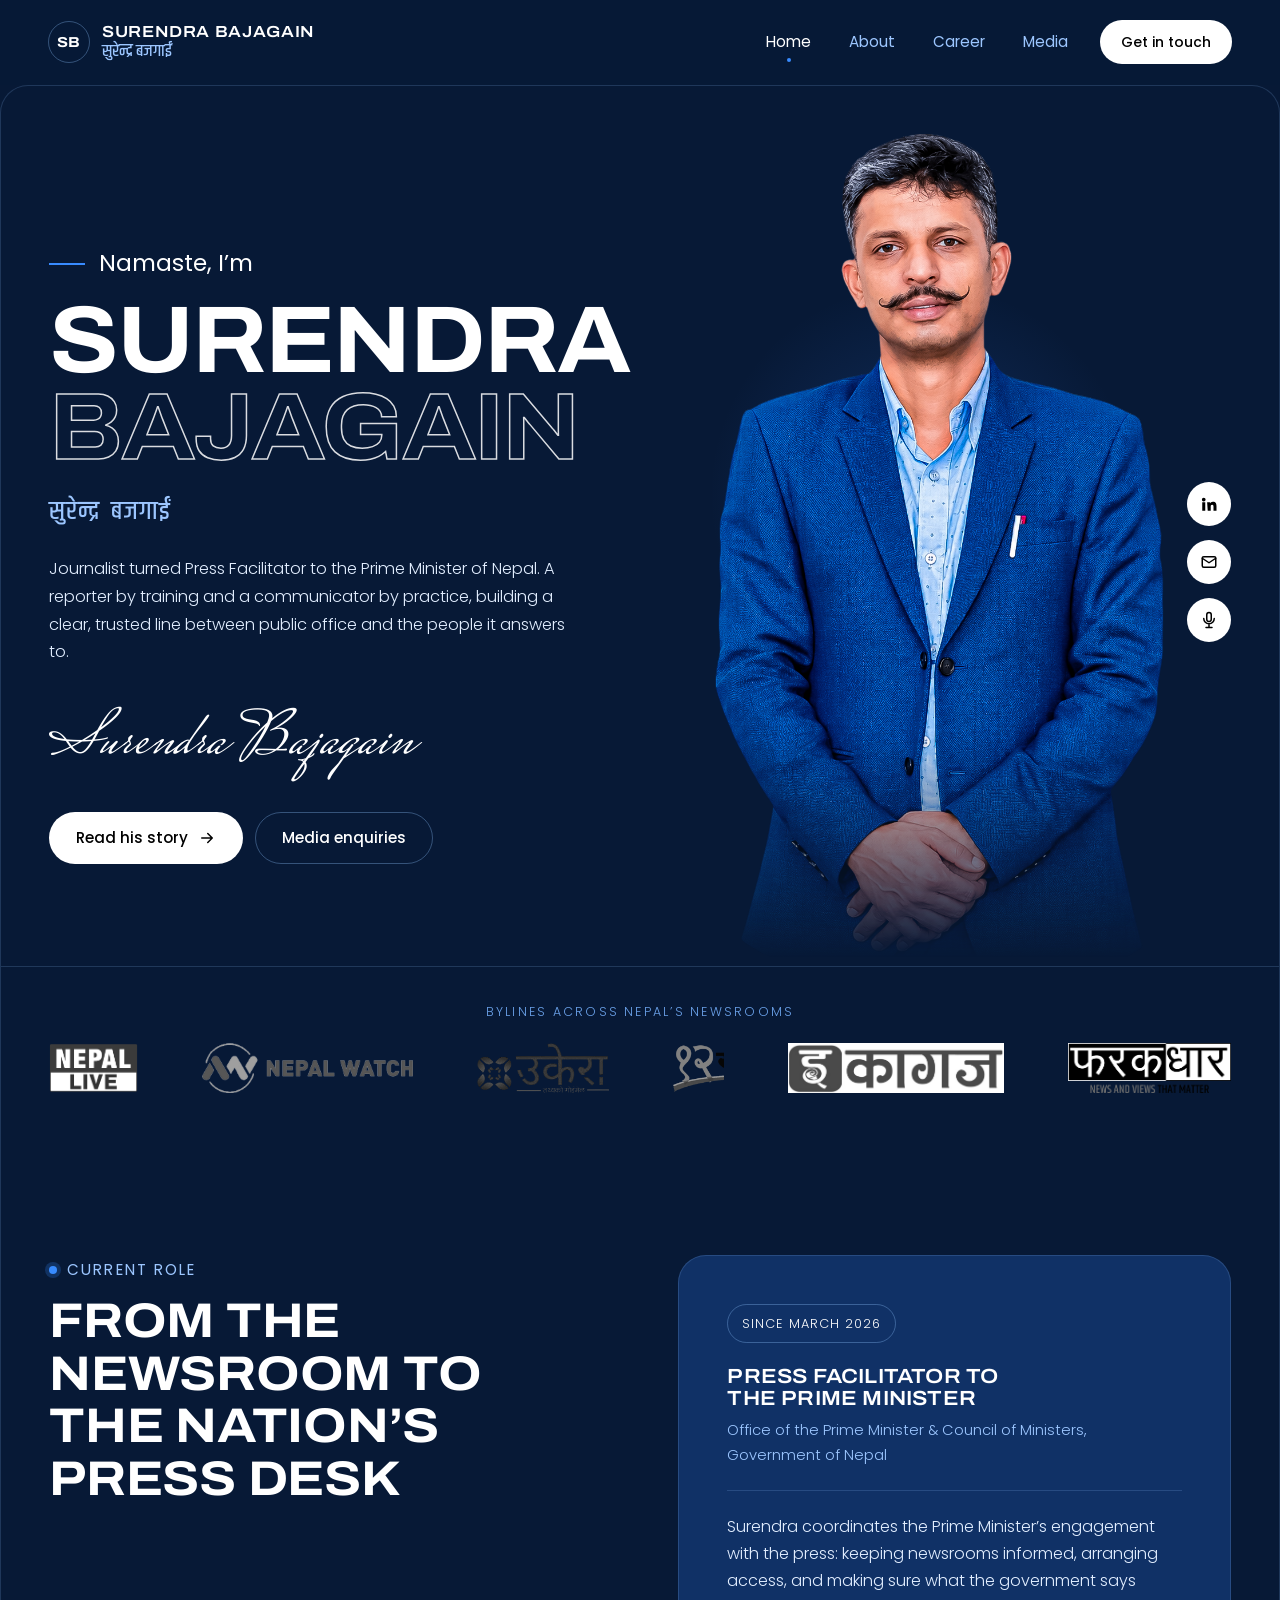
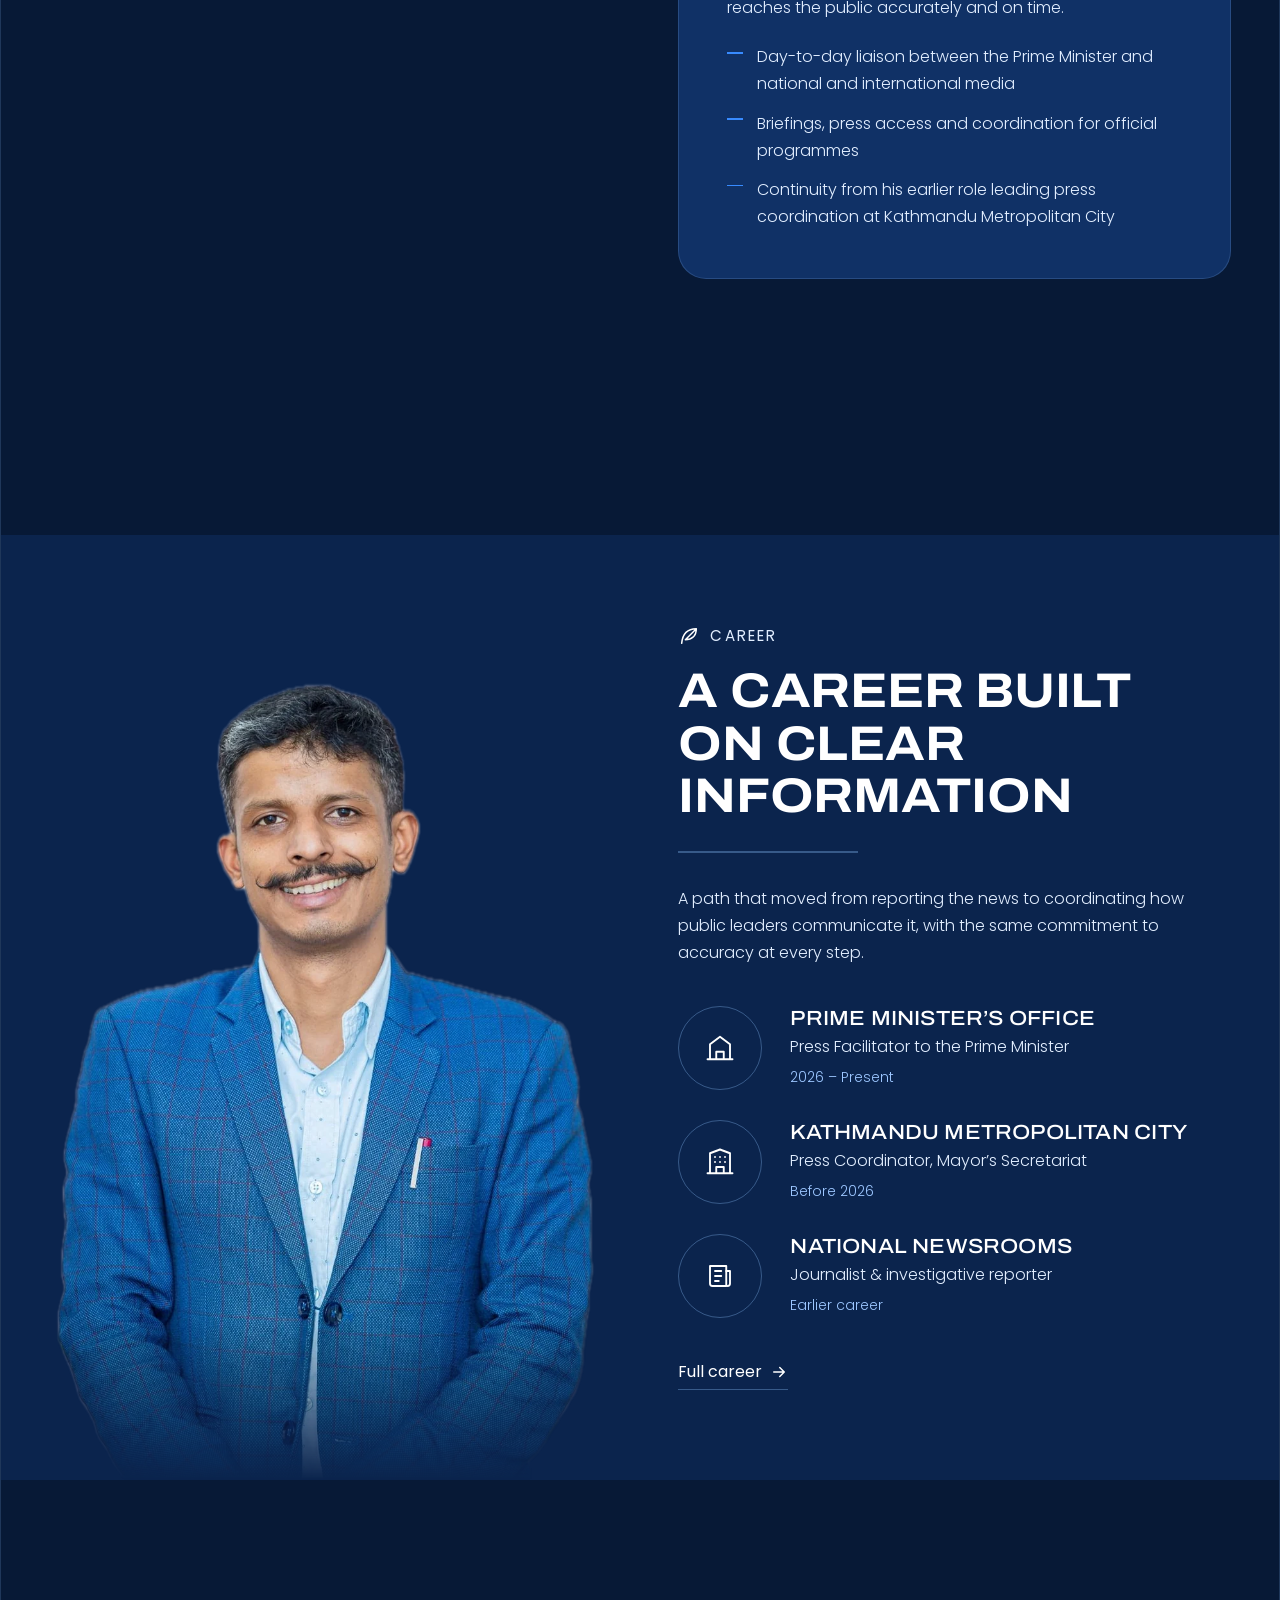
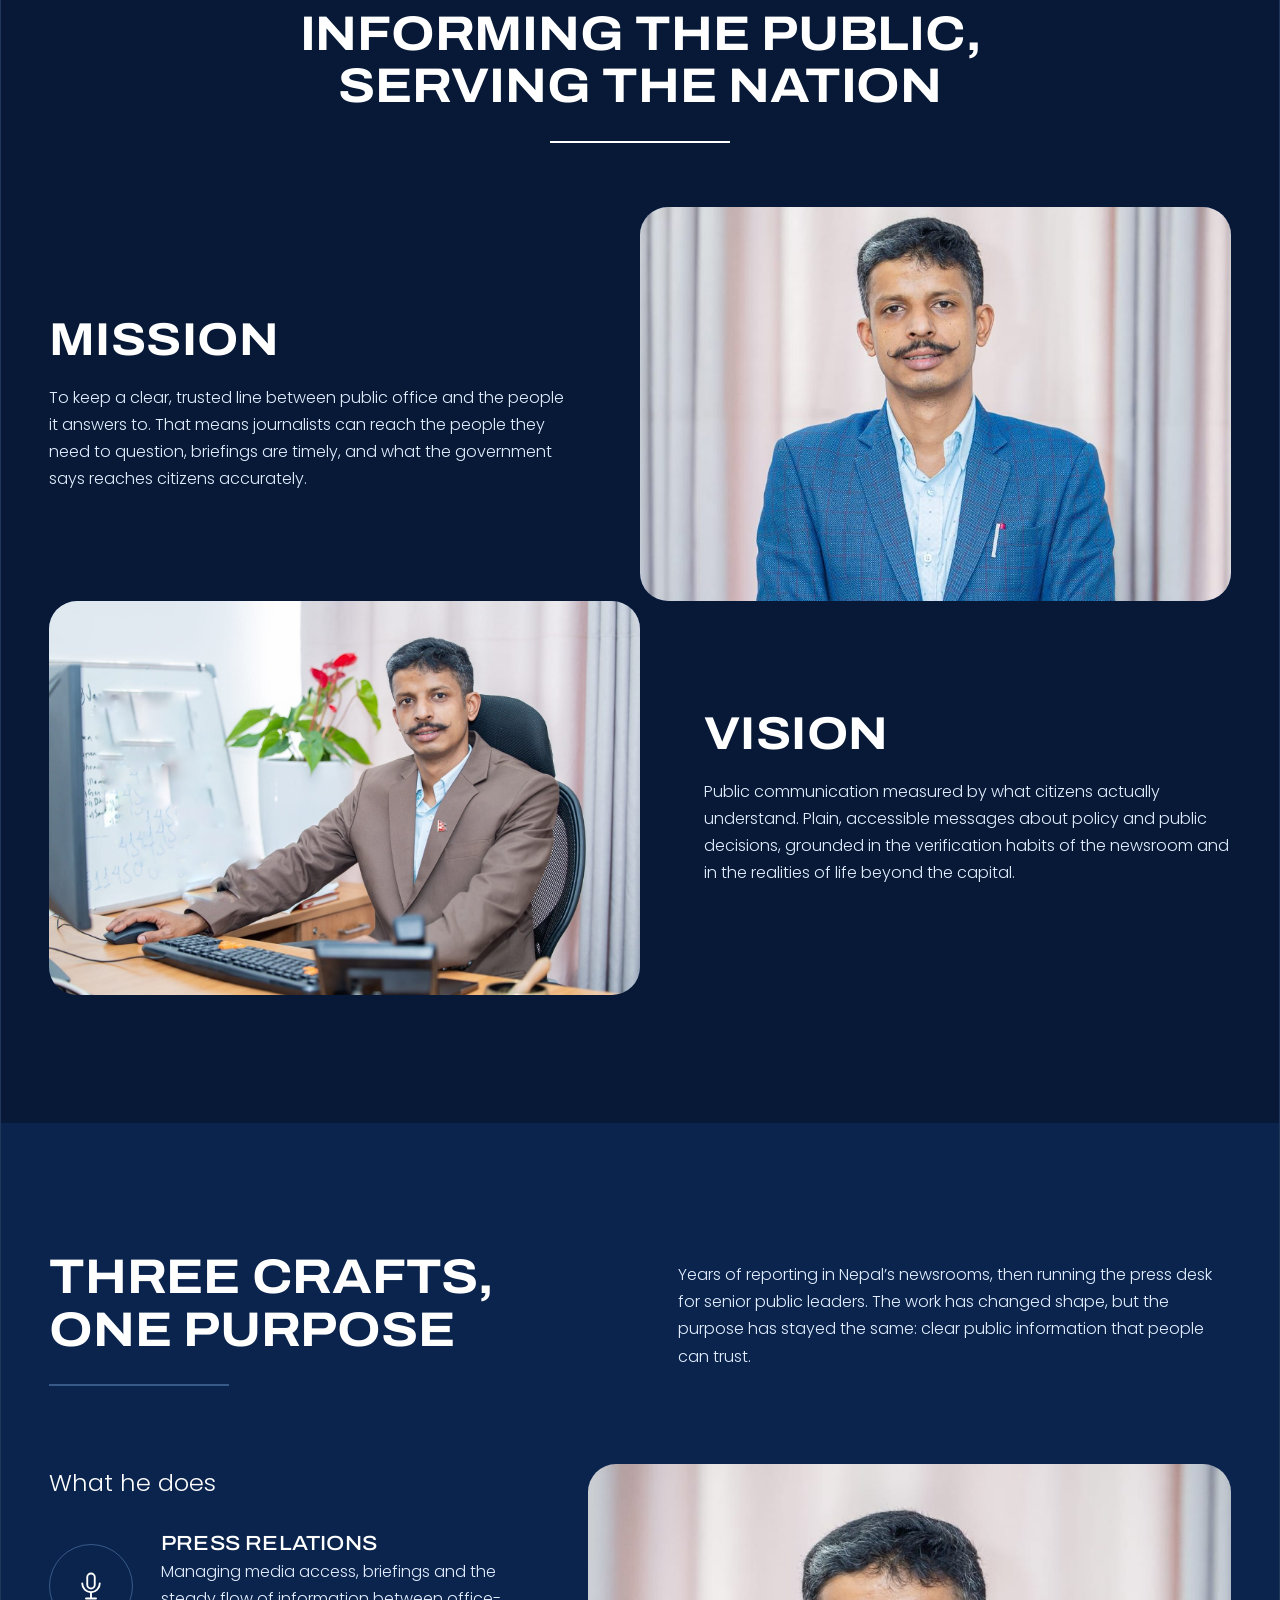
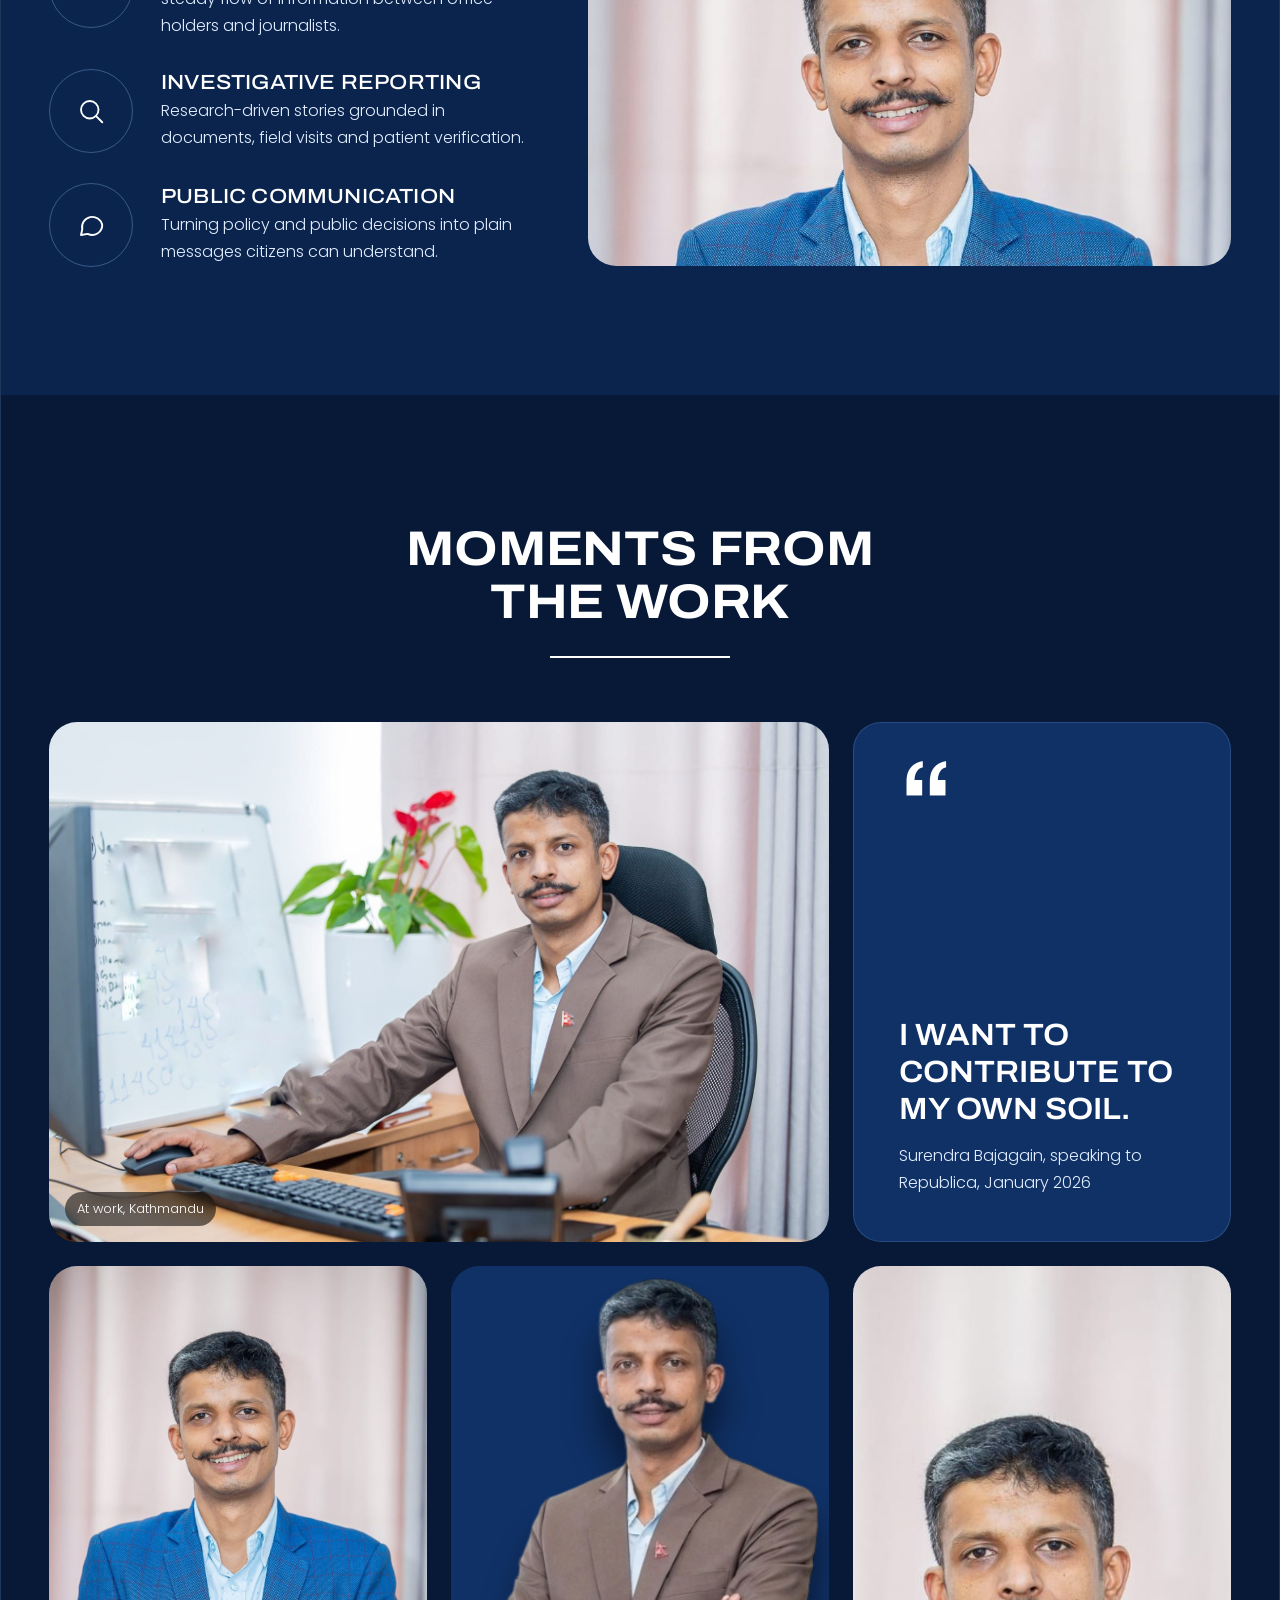
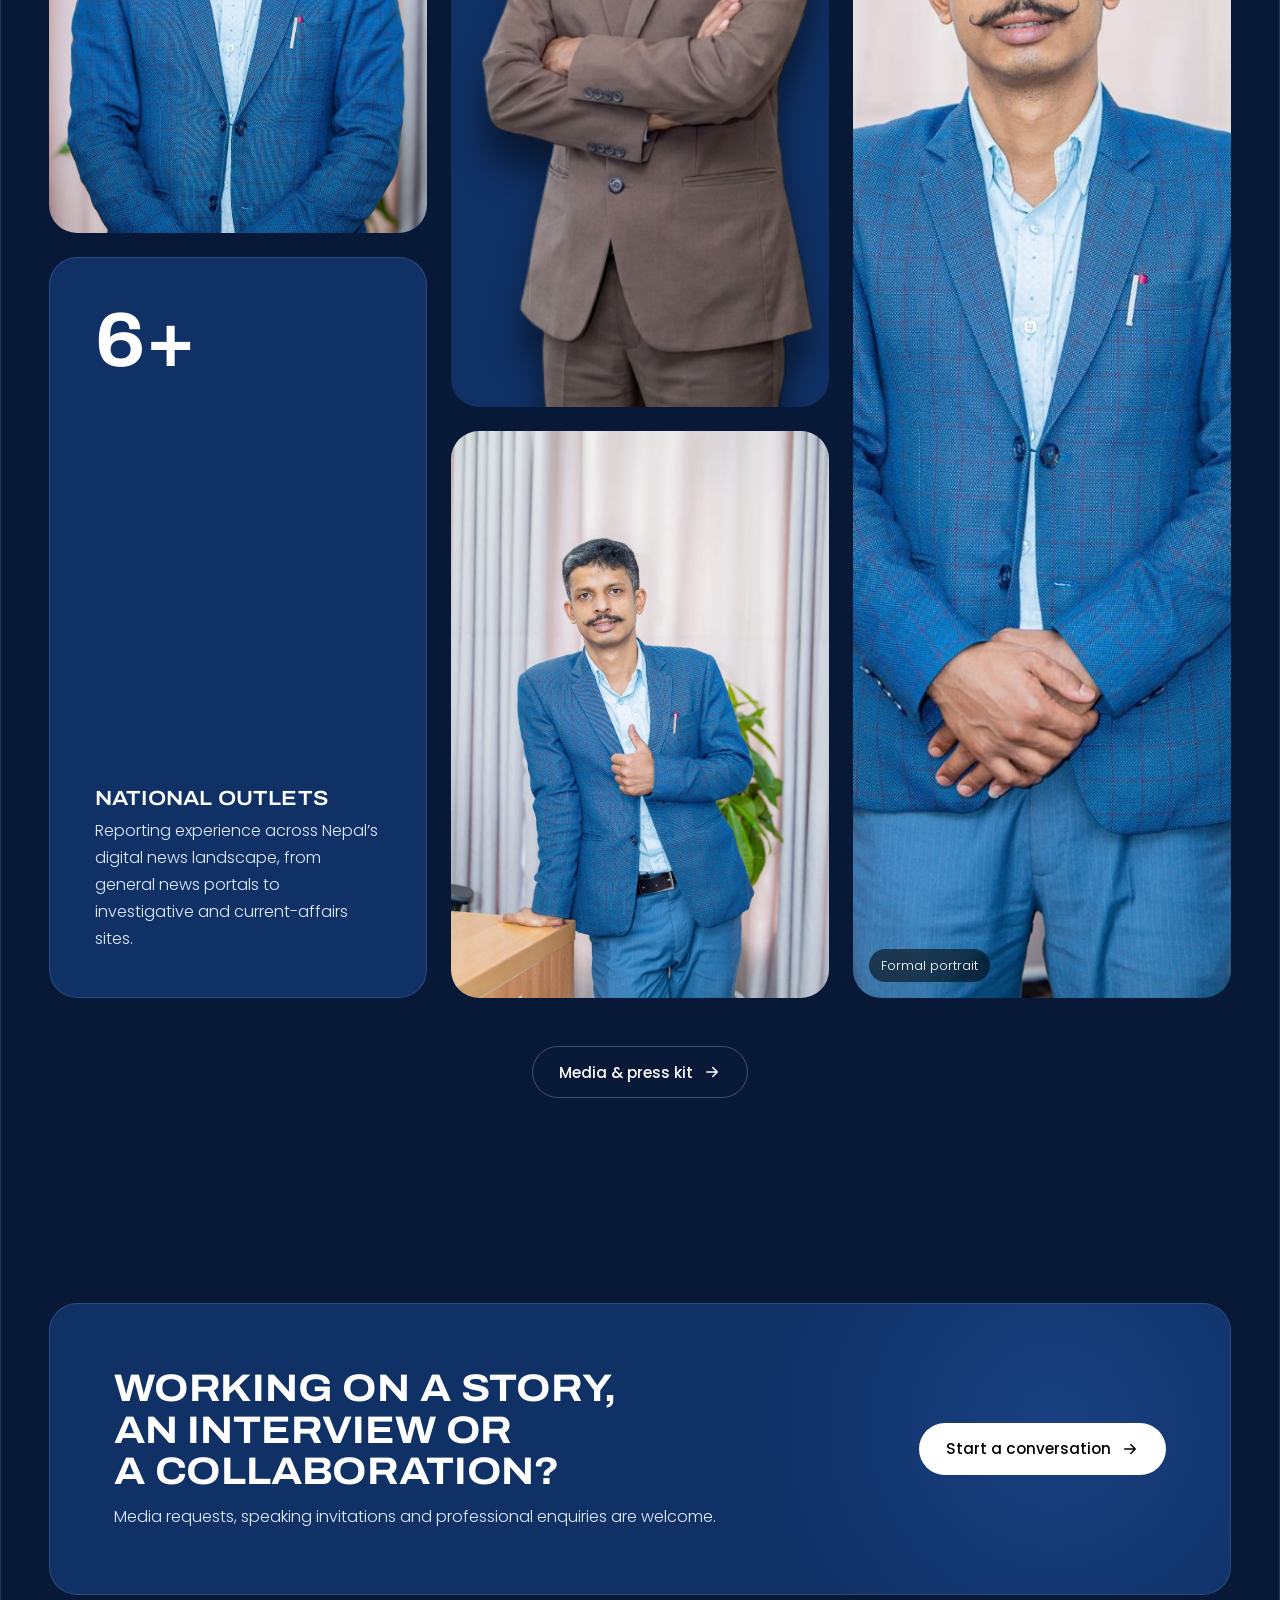
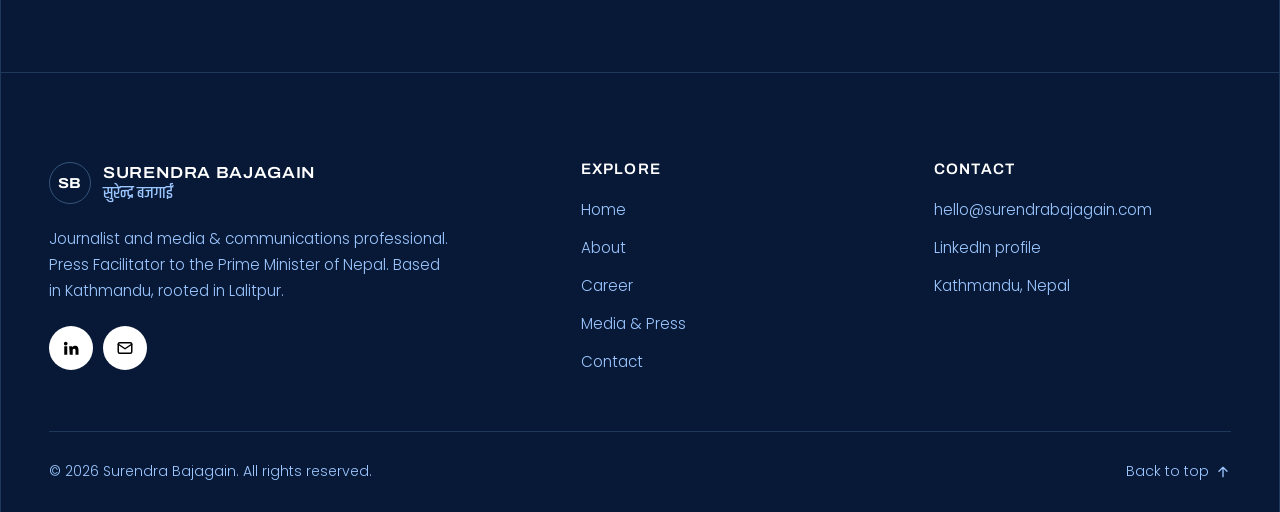
==== commit ccd42df4: "header updated color" ====
--- a/index.html
+++ b/index.html
@@ -564,7 +564,7 @@
             </figure>
             <figure class="b-md b-pos-top reveal" data-delay="1">
               <img
-                src="assets/img/at-work.jpg"
+                src="assets/img/image-2.png"
                 alt="Surendra Bajagain at his desk"
                 width="720"
                 height="1066"
--- a/assets/css/style.css
+++ b/assets/css/style.css
@@ -11,18 +11,18 @@
 
 /* 1. Tokens ---------------------------------------------------------------- */
 :root {
-  --bg: #000;
-  --band: #0b0b0c; /* alternate full-width band */
-  --card: #121214; /* raised panels */
-  --card-2: #18181b;
-  --line: rgba(255, 255, 255, 0.1);
-  --line-2: rgba(255, 255, 255, 0.18);
-  --text: #fff;
-  --text-2: #d4d4d8; /* body copy  (15.4:1 on #000) */
-  --muted: #a1a1aa; /* secondary  ( 8.3:1 on #000) */
-  --dim: #71717a; /* tertiary, large text only */
-  --accent: #3b82f6; /* blazer blue, used sparingly */
-  --accent-soft: rgba(59, 130, 246, 0.16);
+  --bg: #071936; /* rich royal navy-blue (clearly blue, not black) */
+  --band: #0b244d; /* alternate full-width band */
+  --card: #103166; /* raised panels */
+  --card-2: #163f80; /* elevated hover cards & inputs */
+  --line: rgba(142, 192, 251, 0.18);
+  --line-2: rgba(142, 192, 251, 0.34); /* makes outlined "BAJAGAIN" crisp */
+  --text: #ffffff;
+  --text-2: #e2eeff; /* crisp ice-white body copy */
+  --muted: #9cc6ff; /* bright sky-blue for Devanagari & subtext */
+  --dim: #6ca3eb; /* tertiary metadata */
+  --accent: #388bff; /* vibrant cobalt highlight (pops on #071936) */
+  --accent-soft: rgba(56, 139, 255, 0.22);
   --danger: #f87171;
 
   --font-display: "Archivo", "Arial Narrow", system-ui, sans-serif;
@@ -280,7 +280,7 @@
   position: sticky;
   top: 0;
   z-index: 50;
-  background: rgba(0, 0, 0, 0.72);
+  background: #061936;
   backdrop-filter: blur(14px);
   -webkit-backdrop-filter: blur(14px);
   transition: border-color 0.3s;
@@ -1799,8 +1799,8 @@
   min-height: 52px;
   padding: 14px 16px;
   border-radius: var(--radius-sm);
-  border: 1px solid var(--line-2);
-  background: #0a0a0b;
+  border: 1px solid rgba(142, 192, 251, 0.35);
+  background: #051530;
   color: #fff;
   font: 300 1rem/1.4 var(--font-body);
   transition:
